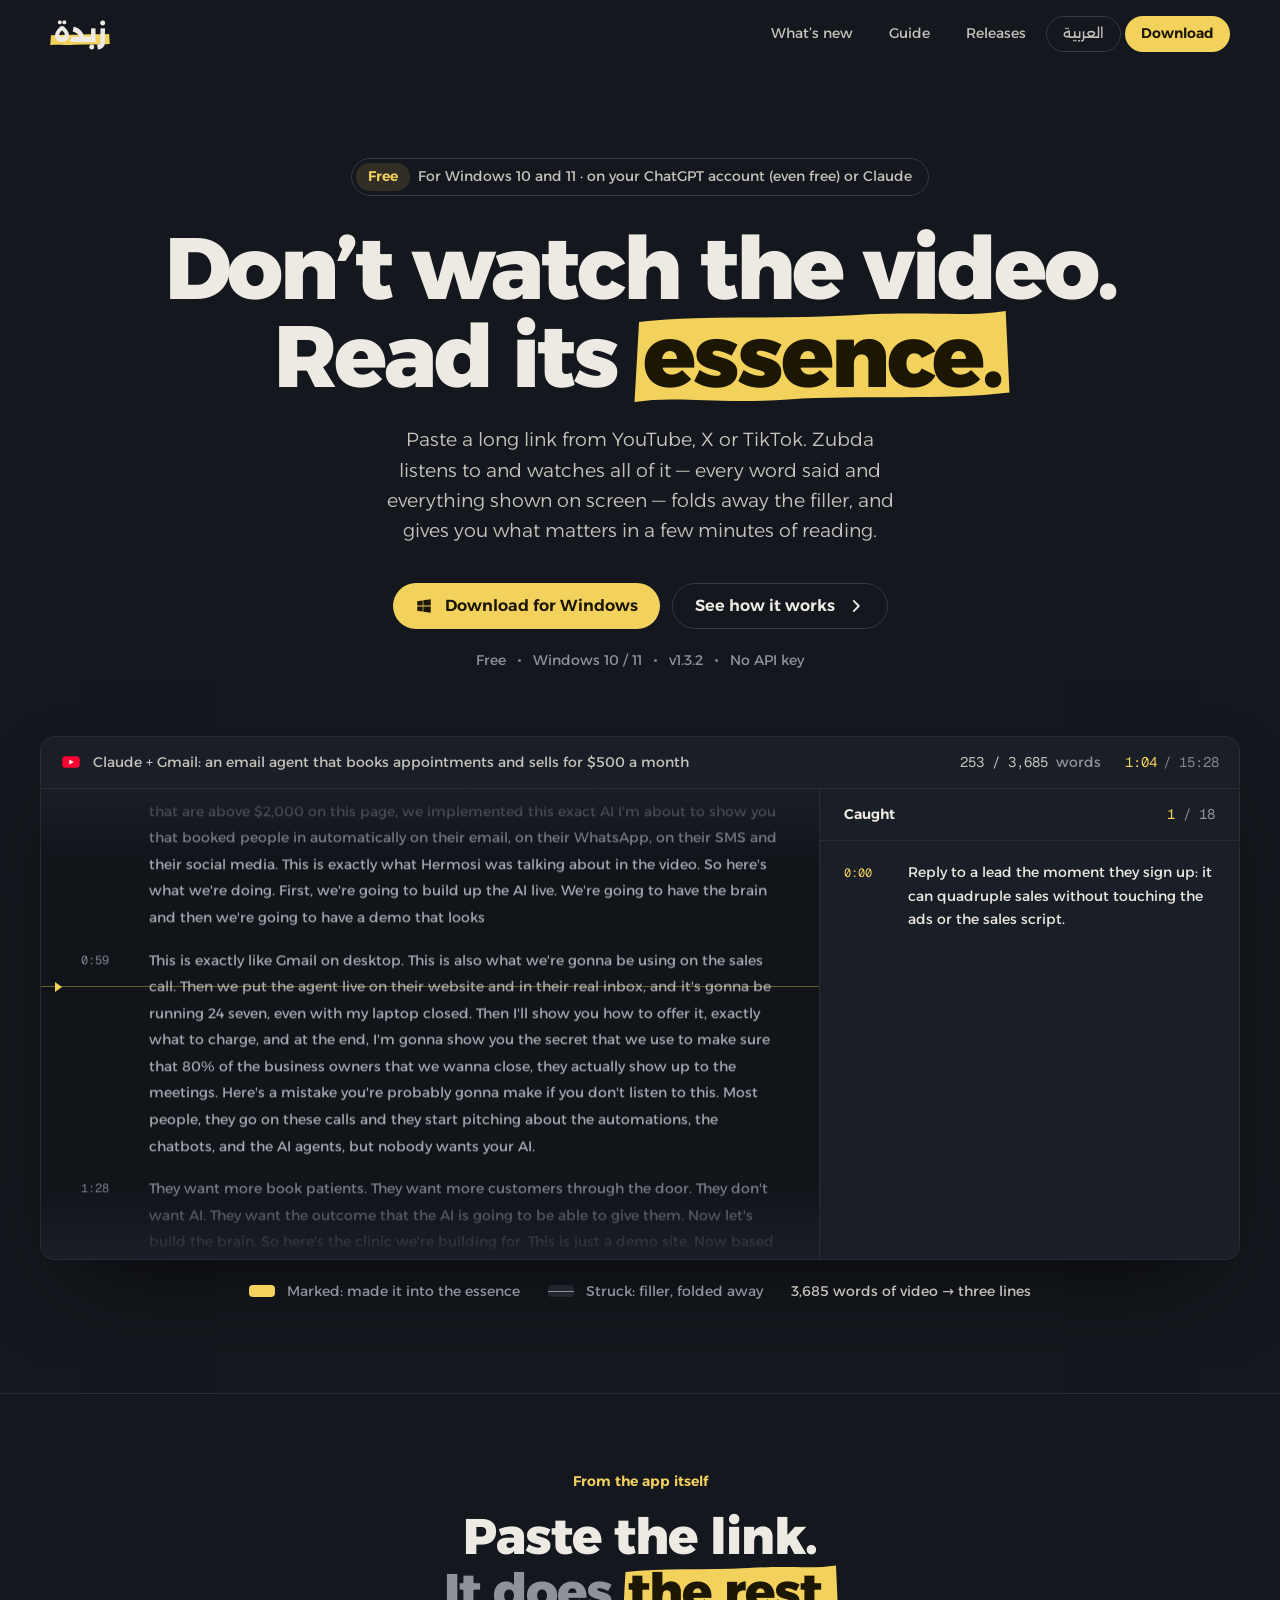
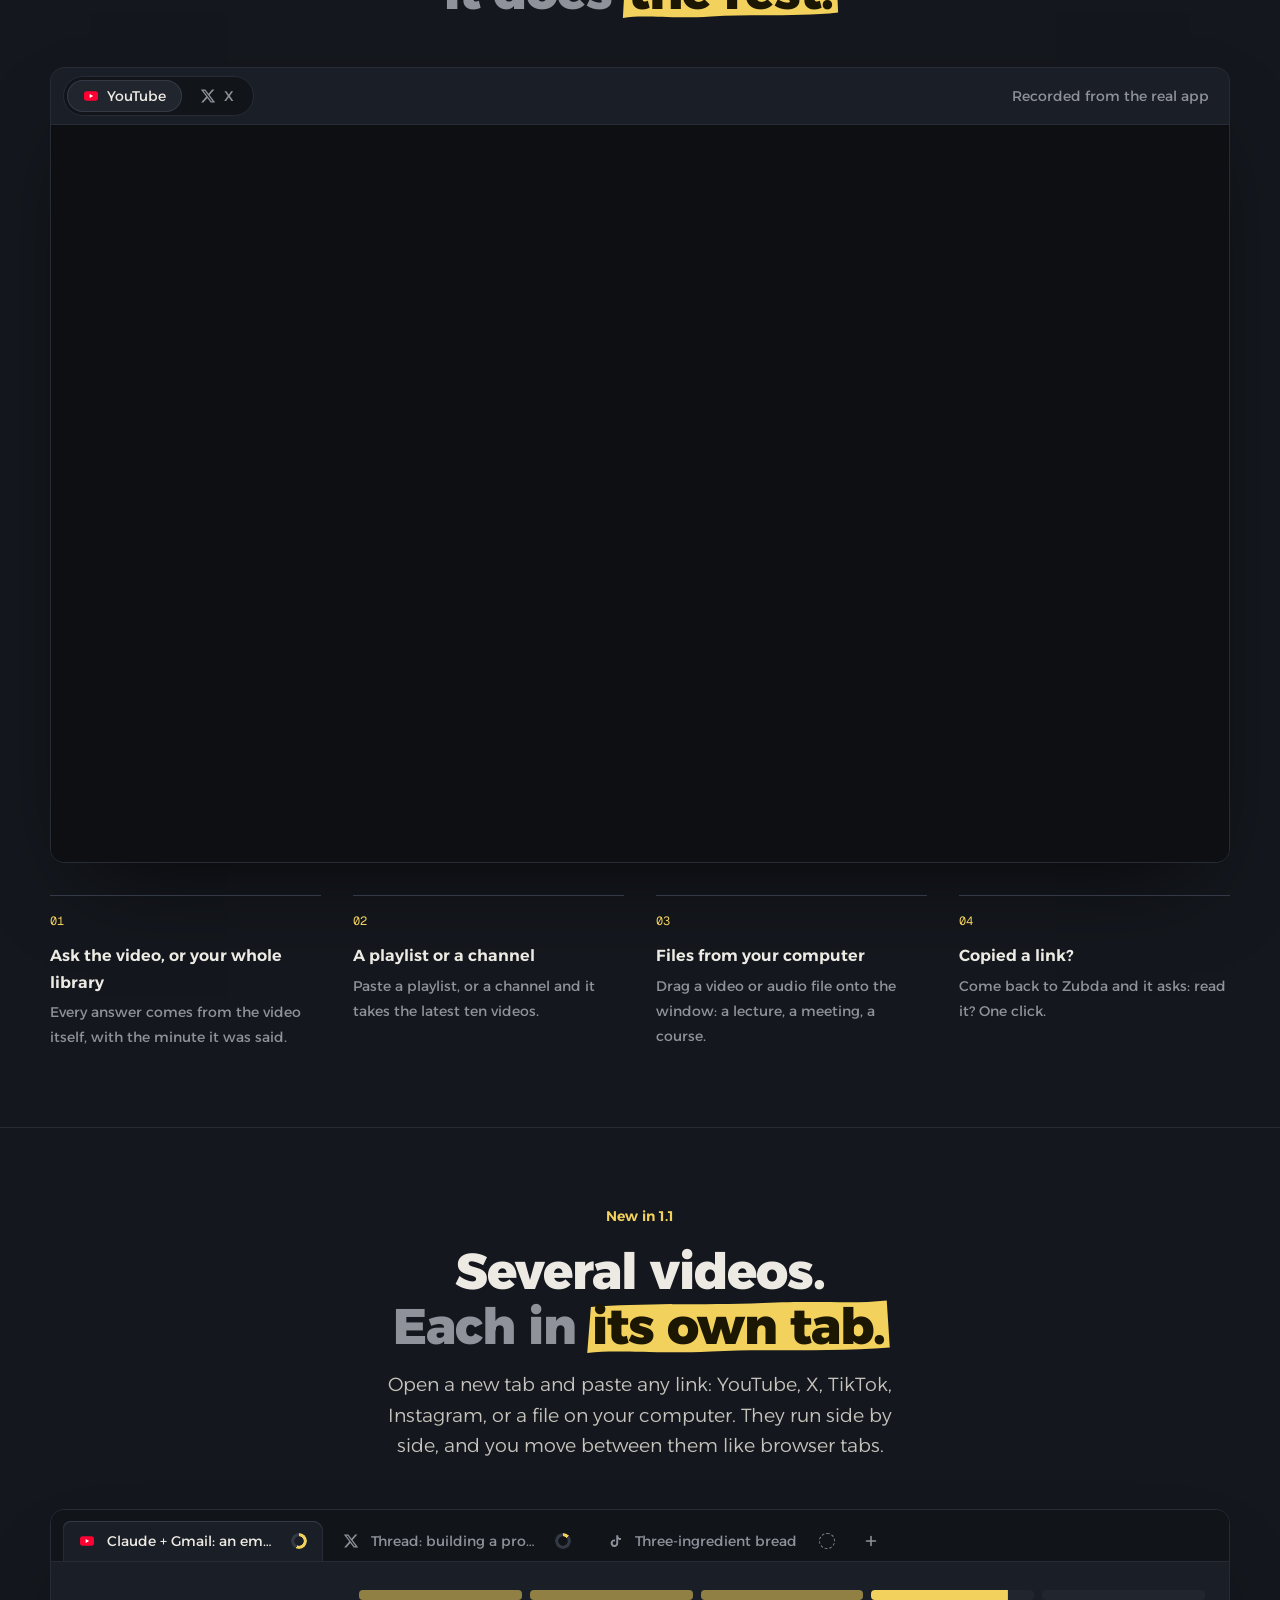
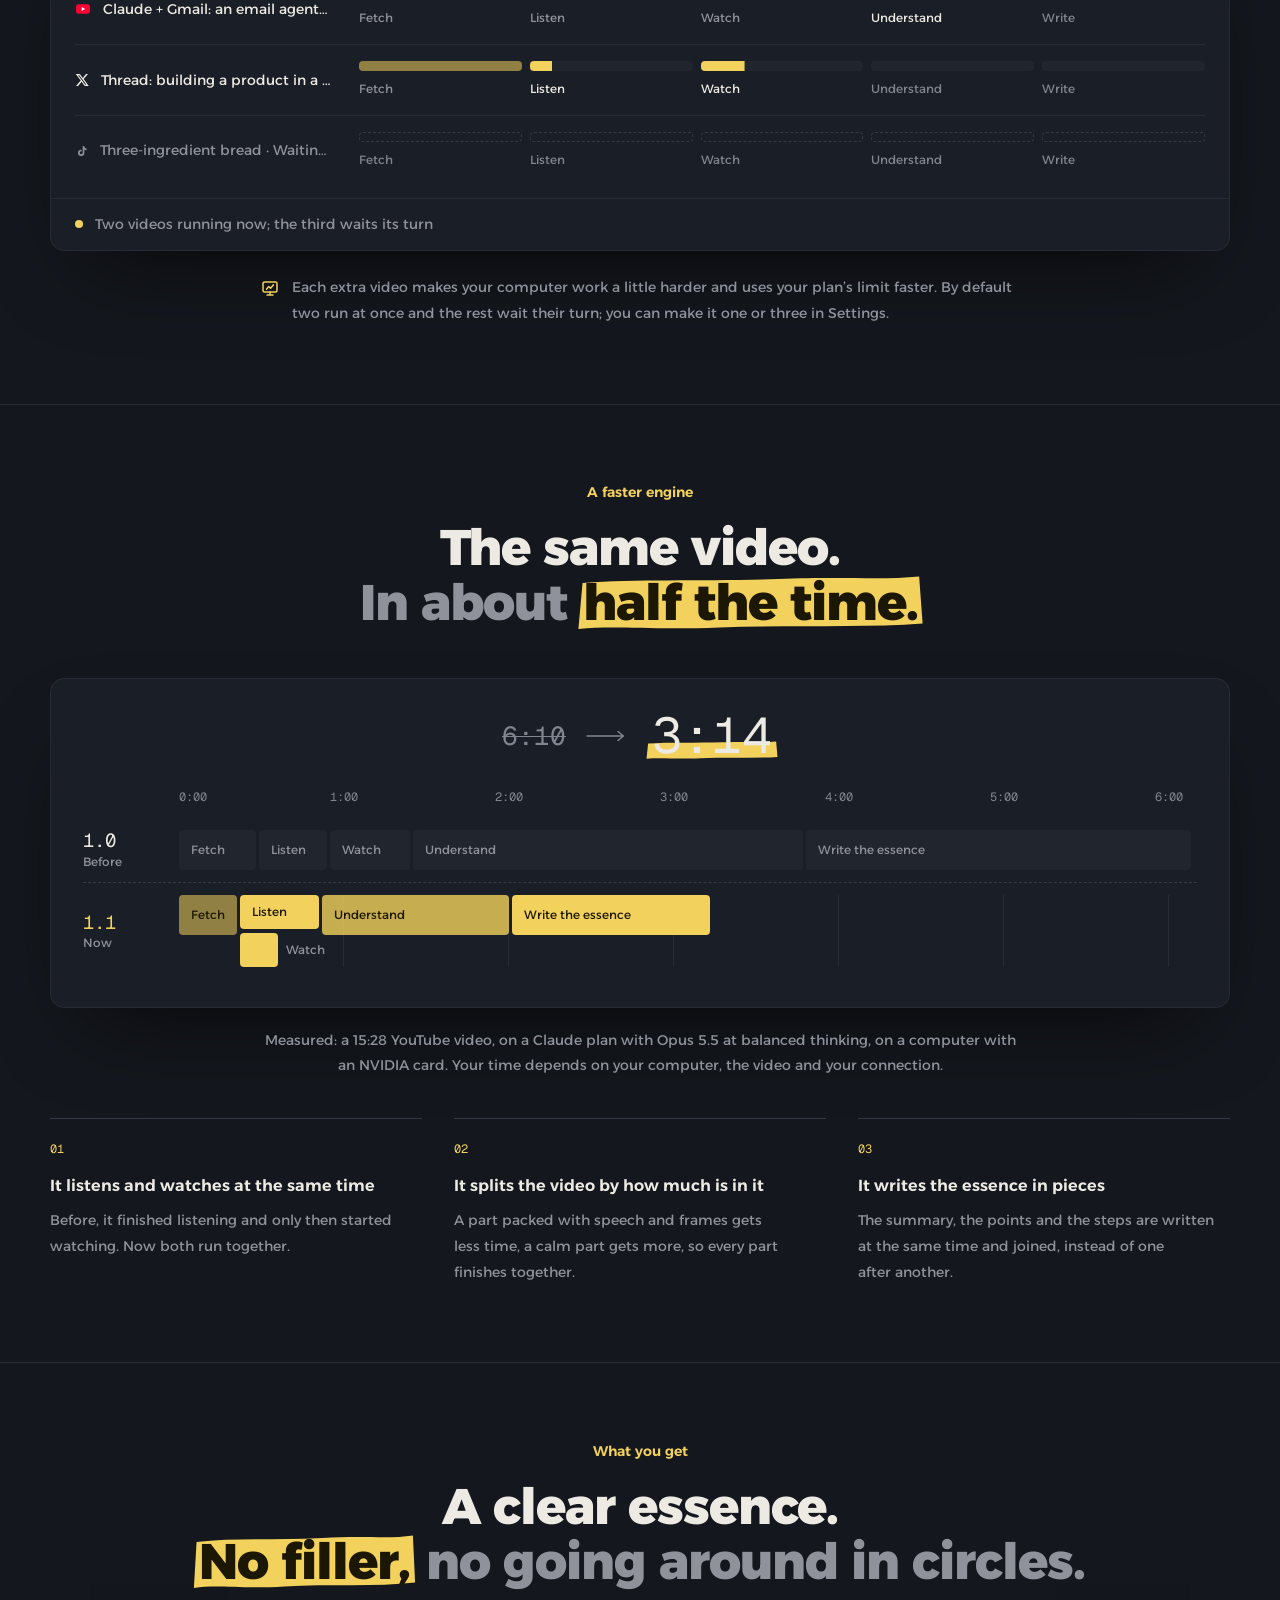
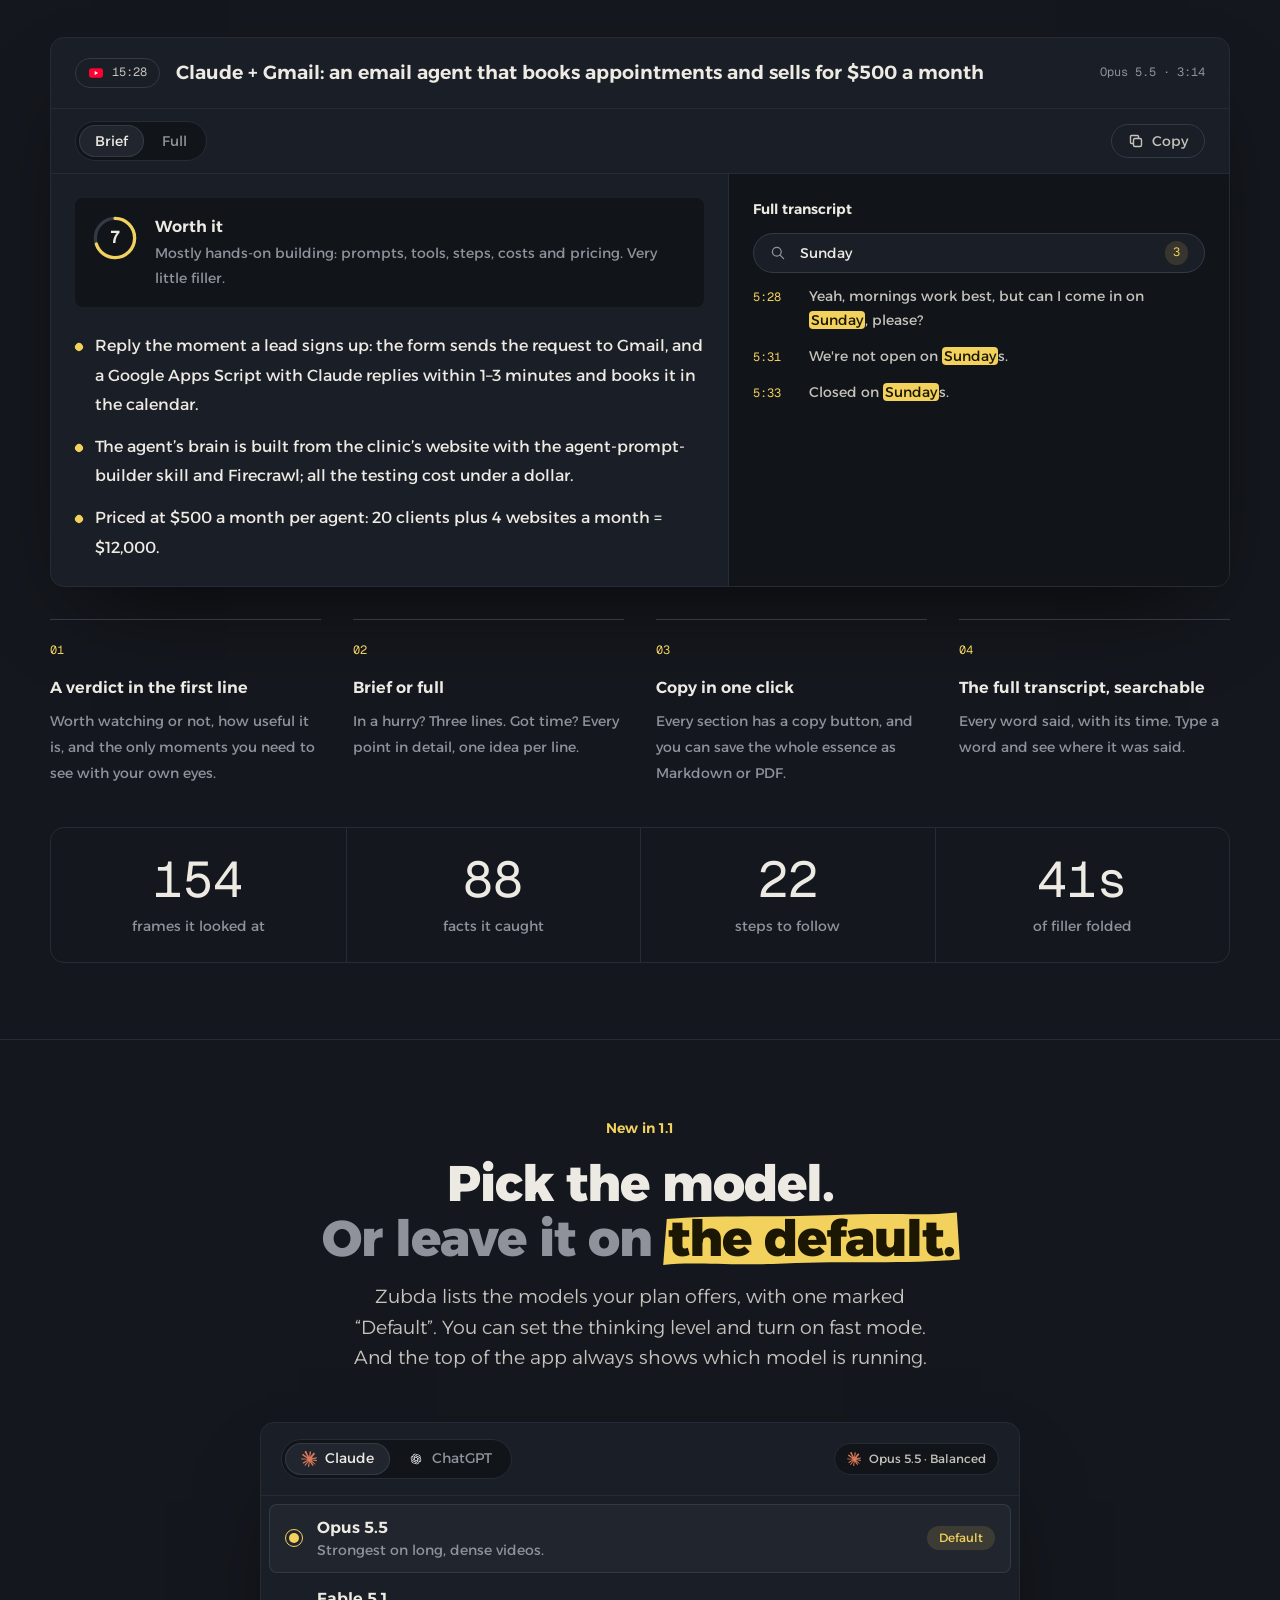
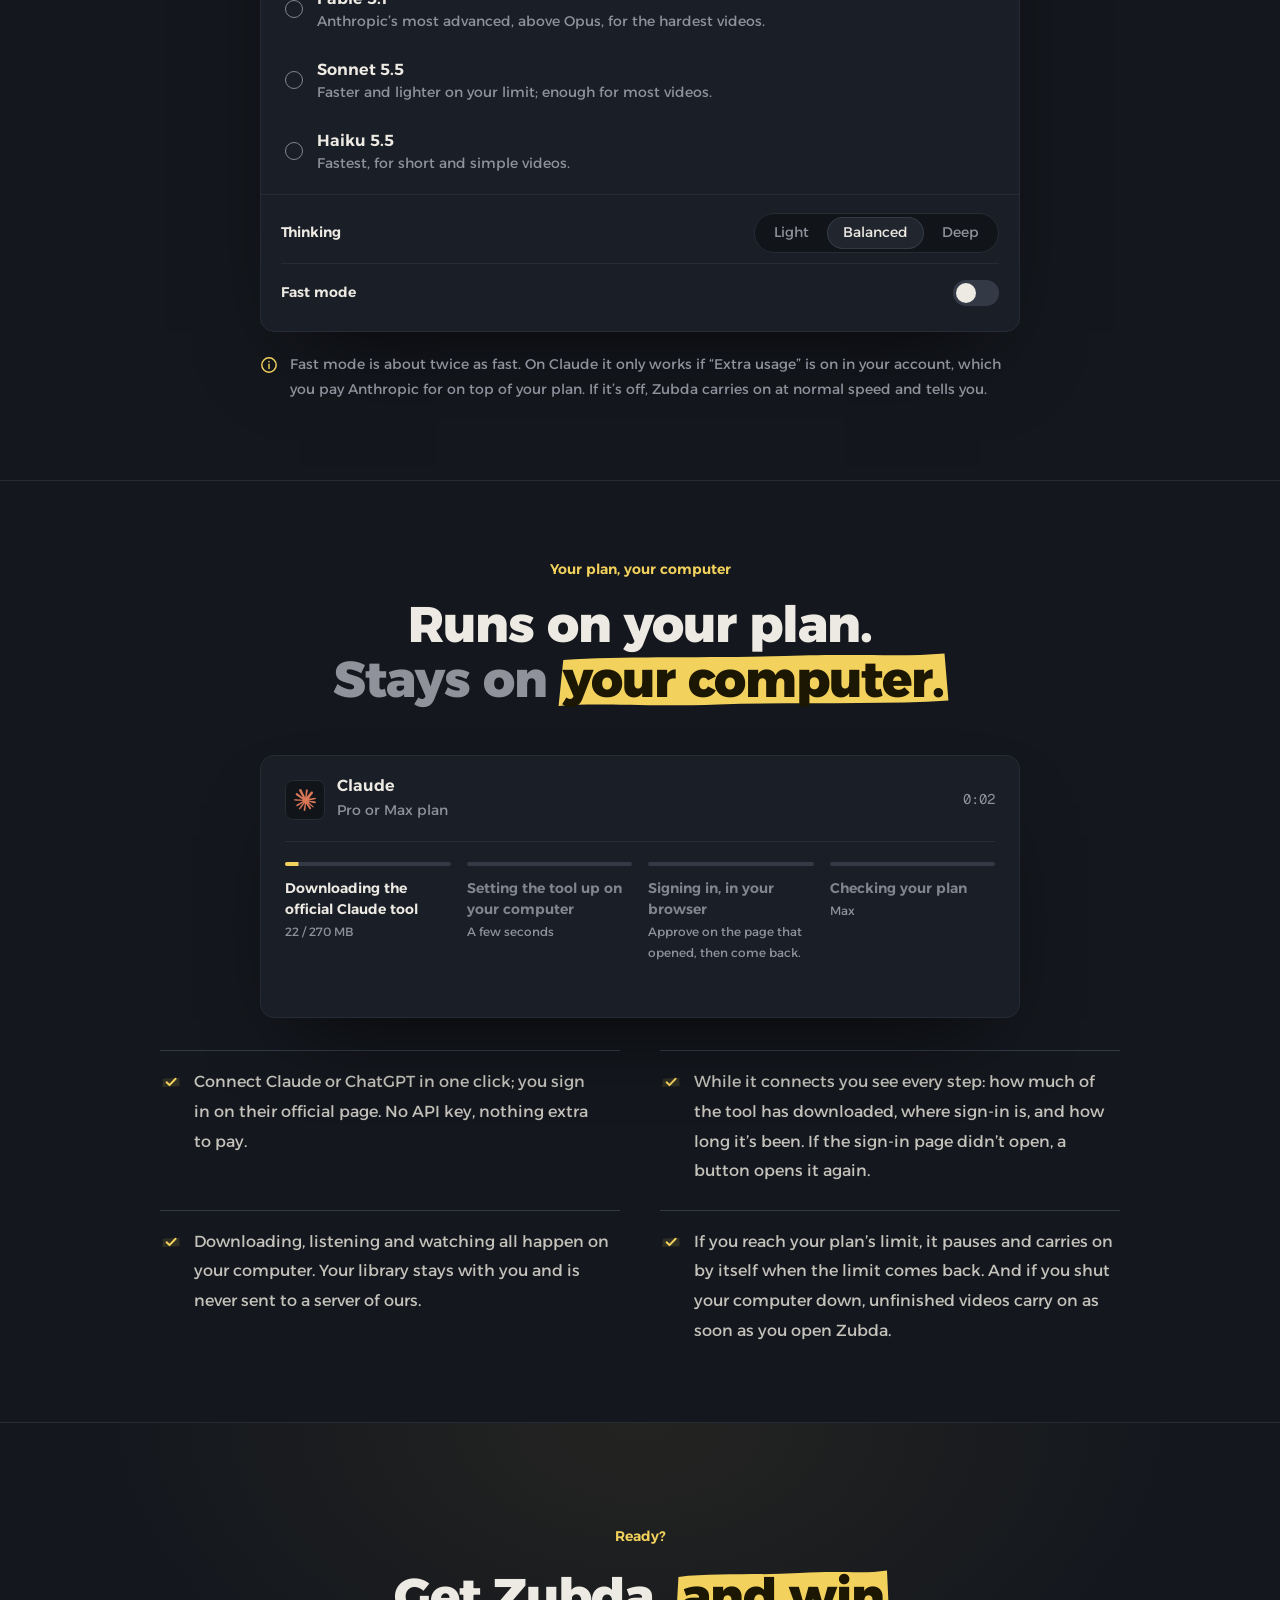
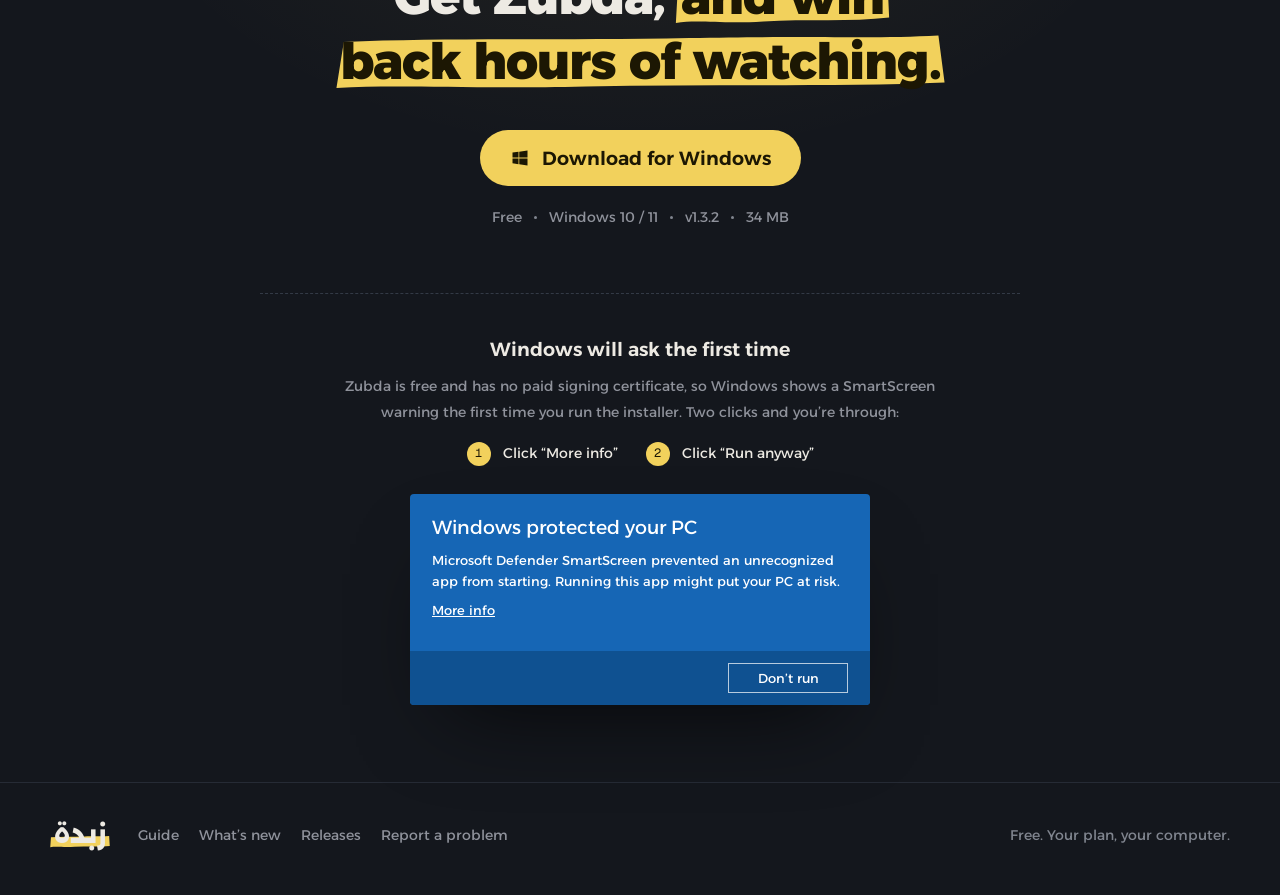
==== en/index.html @ 98f8b659 "Site: 1.3.2: count installs, once per computer, and nothing else" ====
<!doctype html>
<html lang="en" dir="ltr" data-page-lang="en">
<head>
  <meta charset="utf-8">
  <meta name="viewport" content="width=device-width, initial-scale=1, viewport-fit=cover">
  <meta name="color-scheme" content="dark">
  <meta name="theme-color" content="#14171d">
  <title>Zubda — AI video summarizer for YouTube, X and TikTok</title>
  <meta name="description" content="Free Windows app that summarizes YouTube, X and TikTok videos. It watches and listens to all of it, then gives you the essence, on ChatGPT or Claude.">
  <meta name="robots" content="index, follow, max-image-preview:large">
  <link rel="canonical" href="https://abugiza.github.io/zubda/en/">
  <link rel="alternate" hreflang="ar" href="https://abugiza.github.io/zubda/">
  <link rel="alternate" hreflang="en" href="https://abugiza.github.io/zubda/en/">
  <link rel="alternate" hreflang="x-default" href="https://abugiza.github.io/zubda/en/">
  <link rel="sitemap" type="application/xml" href="https://abugiza.github.io/zubda/sitemap.xml">
  <meta property="og:type" content="website">
  <meta property="og:site_name" content="Zubda">
  <meta property="og:title" content="Zubda — AI video summarizer for YouTube, X and TikTok">
  <meta property="og:description" content="Free Windows app that summarizes YouTube, X and TikTok videos. It watches and listens to all of it, then gives you the essence, on ChatGPT or Claude.">
  <meta property="og:url" content="https://abugiza.github.io/zubda/en/">
  <meta property="og:locale" content="en_US">
  <meta property="og:locale:alternate" content="ar_SA">
  <meta property="og:image" content="https://abugiza.github.io/zubda/assets/og-en.png">
  <meta property="og:image:width" content="1200">
  <meta property="og:image:height" content="630">
  <meta property="og:image:alt" content="Zubda — don’t watch the video, read its essence">
  <meta name="twitter:card" content="summary_large_image">
  <meta name="twitter:title" content="Zubda — AI video summarizer for YouTube, X and TikTok">
  <meta name="twitter:description" content="Free Windows app that summarizes YouTube, X and TikTok videos. It watches and listens to all of it, then gives you the essence, on ChatGPT or Claude.">
  <meta name="twitter:image" content="https://abugiza.github.io/zubda/assets/og-en.png">
  <meta name="twitter:image:alt" content="Zubda — don’t watch the video, read its essence">
  <script type="application/ld+json">{"@context":"https://schema.org","@graph":[{"@type":"WebSite","@id":"https://abugiza.github.io/zubda/#website","url":"https://abugiza.github.io/zubda/","name":"Zubda","alternateName":"زبدة","inLanguage":["ar","en"]},{"@type":"SoftwareApplication","@id":"https://abugiza.github.io/zubda/#app","name":"Zubda","alternateName":"زبدة","description":"Free Windows app that summarizes YouTube, X and TikTok videos. It watches and listens to all of it, then gives you the essence, on ChatGPT or Claude.","url":"https://abugiza.github.io/zubda/en/","applicationCategory":"MultimediaApplication","applicationSubCategory":"Video summarizer","operatingSystem":"Windows 10, Windows 11","downloadUrl":"https://github.com/ABUGIZA/zubda/releases/latest/download/Zubda-Setup.exe","installUrl":"https://github.com/ABUGIZA/zubda/releases/latest/download/Zubda-Setup.exe","image":"https://abugiza.github.io/zubda/assets/og-en.png","screenshot":"https://abugiza.github.io/zubda/assets/og-en.png","inLanguage":["ar","en"],"isAccessibleForFree":true,"offers":{"@type":"Offer","price":"0","priceCurrency":"USD"},"releaseNotes":"https://abugiza.github.io/zubda/en/new.html","author":{"@type":"Person","name":"ABUGIZA","url":"https://github.com/ABUGIZA"},"softwareVersion":"1.3.2","datePublished":"2026-10-26","fileSize":"35 MB"}]}</script>
  <link rel="icon" href="../assets/icon.svg" type="image/svg+xml">
  <link rel="stylesheet" href="../assets/fonts.css?v=5c13f02">
  <link rel="stylesheet" href="../assets/site.css?v=5c13f02">
</head>
<body data-page="home">
  <header class="nav" data-nav>
    <div class="wrap">
      <a class="mark" href="./" aria-label="Zubda"><span>زبدة</span></a>
      <nav class="links">
        <a href="new.html" data-t="nav_new" class="hide-sm" data-here="new">What’s new</a>
        <a href="docs.html" data-t="nav_docs" class="hide-sm" data-here="docs">Guide</a>
        <a href="https://github.com/ABUGIZA/zubda/releases" data-t="nav_releases" class="hide-sm">Releases</a>
        <a class="lang" href="https://abugiza.github.io/zubda/" hreflang="ar" lang="ar" data-lang>العربية</a>
        <a class="btn primary small" href="https://github.com/ABUGIZA/zubda/releases/latest/download/Zubda-Setup.exe" data-t="nav_get">Download</a>
      </nav>
    </div>
  </header>

  <main>
    <div class="hero wrap">
      <span class="pill rv"><b data-t="pill_b">Free</b><span data-t="pill">For Windows 10 and 11 · on your ChatGPT account (even free) or Claude</span></span>
      <h1 class="rv"><span data-t="h1a">Don’t watch the video.</span> <span class="line2"><span data-t="h1b">Read its</span> <em class="hl" data-t="h1c">essence.</em></span></h1>
      <p class="sub rv" data-t="sub">Paste a long link from YouTube, X or TikTok. Zubda listens to and watches all of it — every word said and everything shown on screen — folds away the filler, and gives you what matters in a few minutes of reading.</p>
      <div class="act rv">
        <div class="ctas">
          <a class="btn primary" href="https://github.com/ABUGIZA/zubda/releases/latest/download/Zubda-Setup.exe"><svg viewBox="0 0 24 24" aria-hidden="true"><path fill="currentColor" d="M3 5.5 10.2 4.5v6.9H3Zm8.1-1.1L21 3v8.4h-9.9ZM3 12.5h7.2v6.9L3 18.4Zm8.1 0H21V21l-9.9-1.4Z"/></svg><span data-t="get_win">Download for Windows</span></a>
          <a class="btn ghost" href="docs.html"><span data-t="how">See how it works</span><svg class="chev" viewBox="0 0 16 16" fill="none" stroke="currentColor" stroke-width="1.6" stroke-linecap="round" stroke-linejoin="round" aria-hidden="true"><path d="M10 3.5 5.5 8l4.5 4.5"/></svg></a>
        </div>
        <div class="spec"><span data-t="spec1">Free</span><span>Windows 10 / 11</span><span><bdi class="ver" dir="ltr">v1.3.2</bdi></span><span data-t="spec4">No API key</span></div>
      </div>
    </div>

    <!-- the signature: the video's own words, read whole; what matters gets marked and becomes the essence -->
    <section class="read wrap-w rv" id="read" aria-label="A real video, read" data-t-label="rd_label">
      <div class="reader" id="reader">
        <header class="rd-bar">
          <span class="rd-src"><svg viewBox="0 0 24 24" aria-hidden="true"><rect x="1.5" y="5" width="21" height="14" rx="4" fill="#FF0033"/><path d="M10 9v6l5.2-3Z" fill="#fff"/></svg><span class="rd-title" data-t="sc_title">Claude + Gmail: an email agent that books appointments and sells for $500 a month</span></span>
          <span class="rd-meta"><span dir="ltr" class="mono" id="rdWords">0 / 3,685</span><span data-t="rd_words">words</span></span>
          <span class="rd-clock mono" dir="ltr"><span id="rdNow">0:00</span><span class="of">/ 15:28</span></span>
        </header>
        <div class="rd-body">
          <div class="rd-page" dir="ltr">
            <div class="rd-text" id="rdText"></div>
            <span class="rd-line" aria-hidden="true"></span>
          </div>
          <aside class="rd-out">
            <div class="rd-out-h"><b data-t="rd_caught">Caught</b><span class="mono" dir="ltr"><span id="rdCount">0</span> / 18</span></div>
            <ol class="rd-notes" id="rdNotes"></ol>
            <div class="rd-final" id="rdFinal">
              <div class="rd-verdict"><svg class="ring" viewBox="0 0 44 44" aria-hidden="true"><circle cx="22" cy="22" r="18"/><circle class="arc" cx="22" cy="22" r="18" pathLength="100"/><text x="22" y="26.5" text-anchor="middle">7</text></svg><div><b data-t="sc_worth">Worth it</b><small data-t="rd_score">Usefulness: 7 of 10</small></div></div>
              <ul class="rd-tldr">
                <li data-t="b1">Reply the moment a lead signs up: the form sends the request to Gmail, and a Google Apps Script with Claude replies within 1–3 minutes and books it in the calendar.</li>
                <li data-t="b2">The agent’s brain is built from the clinic’s website with the agent-prompt-builder skill and Firecrawl; all the testing cost under a dollar.</li>
                <li data-t="b3">Priced at $500 a month per agent: 20 clients plus 4 websites a month = $12,000.</li>
              </ul>
            </div>
          </aside>
        </div>
      </div>
      <div class="rd-legend">
        <span class="k-hl"><i></i><span data-t="rd_k1">Marked: made it into the essence</span></span>
        <span class="k-st"><i></i><span data-t="rd_k2">Struck: filler, folded away</span></span>
        <span class="k-sum" data-t="rd_k3">3,685 words of video → three lines</span>
      </div>
    </section>

    <section class="sec" id="demo">
      <div class="wrap">
        <div class="head rv">
          <span class="eyebrow" data-t="demo_eye">From the app itself</span>
          <h2><span data-t="demo_h1">Paste the link.</span> <span class="soft" data-t="demo_h2" data-html>It does <em class="hl">the rest.</em></span></h2>
        </div>
        <div class="player rv">
          <div class="player-bar">
            <div class="seg" role="tablist">
              <button type="button" role="tab" class="on" aria-selected="true" data-clip="youtube"><svg viewBox="0 0 24 24" aria-hidden="true"><rect x="1.5" y="5" width="21" height="14" rx="4" fill="#FF0033"/><path d="M10 9v6l5.2-3Z" fill="#fff"/></svg>YouTube</button>
              <button type="button" role="tab" aria-selected="false" data-clip="x"><svg viewBox="0 0 24 24" aria-hidden="true"><path fill="currentColor" d="M18.244 2.25h3.308l-7.227 8.26 8.502 11.24H16.17l-5.214-6.817L4.99 21.75H1.68l7.73-8.835L1.254 2.25H8.08l4.713 6.231zm-1.161 17.52h1.833L7.084 4.126H5.117z"/></svg>X</button>
            </div>
            <span class="note"><span data-t="clip_note">Recorded from the real app</span></span>
          </div>
          <div class="screen"><video id="clip" autoplay muted loop playsinline disablepictureinpicture preload="metadata"></video></div>
        </div>
        <ul class="caps rv">
          <li><span class="n mono">01</span><b data-t="i1_h">Ask the video, or your whole library</b><span data-t="i1_p">Every answer comes from the video itself, with the minute it was said.</span></li>
          <li><span class="n mono">02</span><b data-t="i2_h">A playlist or a channel</b><span data-t="i2_p">Paste a playlist, or a channel and it takes the latest ten videos.</span></li>
          <li><span class="n mono">03</span><b data-t="i3_h">Files from your computer</b><span data-t="i3_p">Drag a video or audio file onto the window: a lecture, a meeting, a course.</span></li>
          <li><span class="n mono">04</span><b data-t="i4_h">Copied a link?</b><span data-t="i4_p">Come back to Zubda and it asks: read it? One click.</span></li>
        </ul>
      </div>
    </section>

    <section class="sec" id="tabs">
      <div class="wrap">
        <div class="head rv">
          <span class="eyebrow" data-t="tabs_eye">New in 1.1</span>
          <h2><span data-t="tabs_h1">Several videos.</span> <span class="soft" data-t="tabs_h2" data-html>Each in <em class="hl">its own tab.</em></span></h2>
          <p class="lede" data-t="tabs_p">Open a new tab and paste any link: YouTube, X, TikTok, Instagram, or a file on your computer. They run side by side, and you move between them like browser tabs.</p>
        </div>
        <div class="win rv" id="tabwin" aria-hidden="true">
          <div class="win-tabs">
            <span class="wt on"><span class="wt-g" data-g="youtube"></span><span class="wt-t" data-t="tw1">Claude + Gmail: an email agent…</span><span class="wt-s"></span></span>
            <span class="wt"><span class="wt-g" data-g="x"></span><span class="wt-t" data-t="tw2">Thread: building a product in a week</span><span class="wt-s"></span></span>
            <span class="wt"><span class="wt-g" data-g="tiktok"></span><span class="wt-t" data-t="tw3">Three-ingredient bread</span><span class="wt-s"></span></span>
            <span class="wt-add"><svg viewBox="0 0 16 16" fill="none" stroke="currentColor" stroke-width="1.6" stroke-linecap="round"><path d="M8 3.5v9M3.5 8h9"/></svg></span>
          </div>
          <div class="lanes" id="lanes"></div>
          <div class="win-foot"><span class="wf-dot"></span><span id="tabnote" data-t="tw_note">Two videos running now; the third waits its turn</span></div>
        </div>
        <p class="load rv"><svg viewBox="0 0 20 20" fill="none" stroke="currentColor" stroke-width="1.5" stroke-linecap="round" stroke-linejoin="round" aria-hidden="true"><rect x="3" y="4" width="14" height="10" rx="1.5"/><path d="M7 17h6M10 14v3"/><path d="M6.5 11.2 8.6 8.6l2 1.6 2.9-3.4"/></svg><span data-t="tabs_load">Each extra video makes your computer work a little harder and uses your plan’s limit faster. By default two run at once and the rest wait their turn; you can make it one or three in Settings.</span></p>
      </div>
    </section>

    <section class="sec" id="speed">
      <div class="wrap">
        <div class="head rv">
          <span class="eyebrow" data-t="sp_eye">A faster engine</span>
          <h2><span data-t="sp_h1">The same video.</span> <span class="soft" data-t="sp_h2" data-html>In about <em class="hl">half the time.</em></span></h2>
        </div>
        <div class="race rv" id="race">
          <div class="race-num" dir="ltr"><span class="was mono">6:10</span><svg viewBox="0 0 40 12" aria-hidden="true"><path d="M1 6h36M32 1.5 37.5 6 32 10.5" fill="none" stroke="currentColor" stroke-width="1.4" stroke-linecap="round" stroke-linejoin="round"/></svg><span class="now mono">3:14</span></div>
          <div class="ruler" id="ruler" dir="ltr"></div>
          <div class="lane-row old" dir="ltr">
            <span class="who"><b class="mono">1.0</b><small data-t="sp_old">Before</small></span>
            <div class="track">
              <span class="sg s1" style="--a:0;--b:29"><span data-t="st_fetch">Fetch</span></span>
              <span class="sg s2" style="--a:29;--b:55"><span data-t="st_listen">Listen</span></span>
              <span class="sg s3" style="--a:55;--b:85"><span data-t="st_watch">Watch</span></span>
              <span class="sg s4" style="--a:85;--b:228"><span data-t="st_understand">Understand</span></span>
              <span class="sg s5" style="--a:228;--b:369"><span data-t="st_distill">Write the essence</span></span>
            </div>
          </div>
          <div class="lane-row now" dir="ltr">
            <span class="who"><b class="mono">1.1</b><small data-t="sp_new">Now</small></span>
            <div class="track two">
              <span class="sg s1" style="--a:0;--b:22"><span data-t="st_fetch">Fetch</span></span>
              <span class="sg s2 up" style="--a:22;--b:52"><span data-t="st_listen">Listen</span></span>
              <span class="sg s3 dn" style="--a:22;--b:37"><span data-t="st_watch">Watch</span></span>
              <span class="sg s4" style="--a:52;--b:121"><span data-t="st_understand">Understand</span></span>
              <span class="sg s5" style="--a:121;--b:194"><span data-t="st_distill">Write the essence</span></span>
            </div>
          </div>
        </div>
        <p class="fine rv" data-t="sp_note">Measured: a 15:28 YouTube video, on a Claude plan with Opus 5.5 at balanced thinking, on a computer with an NVIDIA card. Your time depends on your computer, the video and your connection.</p>
        <ol class="why rv">
          <li><span class="n mono">01</span><h3 data-t="w1_h">It listens and watches at the same time</h3><p data-t="w1_p">Before, it finished listening and only then started watching. Now both run together.</p></li>
          <li><span class="n mono">02</span><h3 data-t="w2_h">It splits the video by how much is in it</h3><p data-t="w2_p">A part packed with speech and frames gets less time, a calm part gets more, so every part finishes together.</p></li>
          <li><span class="n mono">03</span><h3 data-t="w3_h">It writes the essence in pieces</h3><p data-t="w3_p">The summary, the points and the steps are written at the same time and joined, instead of one after another.</p></li>
        </ol>
      </div>
    </section>

    <section class="sec" id="essence">
      <div class="wrap">
        <div class="head rv">
          <span class="eyebrow" data-t="es_eye">What you get</span>
          <h2><span data-t="es_h1">A clear essence.</span> <span class="soft" data-t="es_h2" data-html><em class="hl">No filler,</em> no going around in circles.</span></h2>
        </div>
        <article class="card rv" id="spec">
          <header class="card-head">
            <span class="src"><svg viewBox="0 0 24 24" aria-hidden="true"><rect x="1.5" y="5" width="21" height="14" rx="4" fill="#FF0033"/><path d="M10 9v6l5.2-3Z" fill="#fff"/></svg><span dir="ltr" class="mono">15:28</span></span>
            <h3 class="card-title" data-t="sc_title">Claude + Gmail: an email agent that books appointments and sells for $500 a month</h3>
            <span class="by mono" dir="ltr">Opus 5.5 · 3:14</span>
          </header>
          <div class="card-tools">
            <div class="seg" role="tablist" data-hl="mode"><button type="button" class="on" aria-selected="true" data-mode="brief" data-t="view_brief">Brief</button><button type="button" aria-selected="false" data-mode="full" data-t="view_full">Full</button></div>
            <button type="button" class="copy" data-copy data-hl="copy"><svg viewBox="0 0 16 16" fill="none" stroke="currentColor" stroke-width="1.4" stroke-linejoin="round" aria-hidden="true"><rect x="5.5" y="5.5" width="8" height="8" rx="1.5"/><path d="M10.5 5.5v-2a1 1 0 0 0-1-1h-6a1 1 0 0 0-1 1v6a1 1 0 0 0 1 1h2"/></svg><span data-t="copy">Copy</span></button>
          </div>
          <div class="card-cols">
            <div class="card-main">
              <div class="verdict" data-hl="verdict">
                <svg class="ring" viewBox="0 0 44 44" aria-hidden="true"><circle cx="22" cy="22" r="18"/><circle class="arc" cx="22" cy="22" r="18" pathLength="100"/><text x="22" y="26.5" text-anchor="middle">7</text></svg>
                <div><b data-t="sc_worth">Worth it</b><p data-t="sc_reason">Mostly hands-on building: prompts, tools, steps, costs and pricing. Very little filler.</p></div>
              </div>
              <ul class="brief" data-show="brief">
                <li data-t="b1">Reply the moment a lead signs up: the form sends the request to Gmail, and a Google Apps Script with Claude replies within 1–3 minutes and books it in the calendar.</li>
                <li data-t="b2">The agent’s brain is built from the clinic’s website with the agent-prompt-builder skill and Firecrawl; all the testing cost under a dollar.</li>
                <li data-t="b3">Priced at $500 a month per agent: 20 clients plus 4 websites a month = $12,000.</li>
              </ul>
              <div class="full" data-show="full" hidden>
                <section><h4 data-t="k1_h">Replying the moment someone signs up quadruples sales</h4><ul><li data-t="k1_1">It happens without changing the ads or the sales script.</li><li data-t="k1_2">It books appointments by itself over email, WhatsApp and SMS.</li></ul></section>
                <section><h4 data-t="k2_h">The prompt has 7 blocks, and two of them make the sale</h4><ul><li data-t="k2_1">Conversation Flow: three questions that steer toward a booking.</li><li data-t="k2_2">Always Respond First: acknowledge, answer, then ask.</li></ul></section>
                <section><h4 data-t="k3_h">They tried to break the agent and couldn’t</h4><ul><li data-t="k3_1">Asked the price of a cleaning: $120, as on the website.</li><li data-t="k3_2">Asked for a Sunday slot: it said the clinic is closed and offered two times.</li></ul></section>
              </div>
            </div>
            <div class="card-side" data-hl="tr">
              <span class="side-h" data-t="sec_transcript">Full transcript</span>
              <label class="search"><svg viewBox="0 0 20 20" fill="none" stroke="currentColor" stroke-width="1.6" stroke-linecap="round" aria-hidden="true"><circle cx="8.5" cy="8.5" r="5.5"/><path d="m12.6 12.6 4.4 4.4"/></svg><input data-trq dir="ltr" spellcheck="false" aria-label="search"><span class="count mono" data-trcount></span></label>
              <div class="lines" data-trlines dir="ltr"></div>
            </div>
          </div>
        </article>
        <ol class="marks rv">
          <li data-m="verdict"><span class="n mono">01</span><h3 data-t="m1_h">A verdict in the first line</h3><p data-t="m1_p">Worth watching or not, how useful it is, and the only moments you need to see with your own eyes.</p></li>
          <li data-m="mode"><span class="n mono">02</span><h3 data-t="m2_h">Brief or full</h3><p data-t="m2_p">In a hurry? Three lines. Got time? Every point in detail, one idea per line.</p></li>
          <li data-m="copy"><span class="n mono">03</span><h3 data-t="m3_h">Copy in one click</h3><p data-t="m3_p">Every section has a copy button, and you can save the whole essence as Markdown or PDF.</p></li>
          <li data-m="tr"><span class="n mono">04</span><h3 data-t="m4_h">The full transcript, searchable</h3><p data-t="m4_p">Every word said, with its time. Type a word and see where it was said.</p></li>
        </ol>
        <dl class="tally rv">
          <div><dt class="mono">154</dt><dd data-t="ta_frames">frames it looked at</dd></div>
          <div><dt class="mono">88</dt><dd data-t="ta_notes">facts it caught</dd></div>
          <div><dt class="mono">22</dt><dd data-t="ta_steps">steps to follow</dd></div>
          <div><dt class="mono">41s</dt><dd data-t="ta_fill">of filler folded</dd></div>
        </dl>
      </div>
    </section>

    <section class="sec" id="models">
      <div class="wrap">
        <div class="head rv">
          <span class="eyebrow" data-t="mo_eye">New in 1.1</span>
          <h2><span data-t="mo_h1">Pick the model.</span> <span class="soft" data-t="mo_h2" data-html>Or leave it on <em class="hl">the default.</em></span></h2>
          <p class="lede" data-t="mo_p">Zubda lists the models your plan offers, with one marked “Default”. You can set the thinking level and turn on fast mode. And the top of the app always shows which model is running.</p>
        </div>
        <div class="settings rv" id="msettings">
          <div class="st-top">
            <div class="seg" data-prov role="radiogroup"><button type="button" role="radio" data-p="claude"><img src="../assets/claude.svg" alt="">Claude</button><button type="button" role="radio" data-p="chatgpt"><img src="../assets/openai.svg" alt="">ChatGPT</button></div>
            <span class="chip"><img data-mlogo src="../assets/claude.svg" alt=""><span data-mchip>Opus 5.5</span></span>
          </div>
          <div class="mlist" data-mlist role="radiogroup"></div>
          <div class="st-rows">
            <div class="st-row"><span class="lab" data-t="set_thinking">Thinking</span>
              <div class="seg" data-think role="radiogroup"><button type="button" role="radio" data-v="light" data-t="think_light">Light</button><button type="button" role="radio" data-v="balanced" data-t="think_balanced">Balanced</button><button type="button" role="radio" data-v="deep" data-t="think_deep">Deep</button></div></div>
            <div class="st-row"><span class="lab" data-t="set_fast">Fast mode</span><button type="button" class="tog" data-fast role="switch" aria-checked="false" data-t-label="set_fast" aria-label="Fast mode"><i></i></button></div>
          </div>
          <p class="warn" data-fastwarn hidden></p>
        </div>
        <p class="honest rv"><svg viewBox="0 0 20 20" fill="none" stroke="currentColor" stroke-width="1.6" stroke-linecap="round" aria-hidden="true"><circle cx="10" cy="10" r="8"/><path d="M10 9v5M10 6.2v.2"/></svg><span data-t="mo_fast">Fast mode is about twice as fast. On Claude it only works if “Extra usage” is on in your account, which you pay Anthropic for on top of your plan. If it’s off, Zubda carries on at normal speed and tells you.</span></p>
      </div>
    </section>

    <section class="sec" id="plan">
      <div class="wrap">
        <div class="head rv">
          <span class="eyebrow" data-t="plan_eye">Your plan, your computer</span>
          <h2><span data-t="plan_h1">Runs on your plan.</span> <span class="soft" data-t="plan_h2" data-html>Stays on <em class="hl">your computer.</em></span></h2>
        </div>
        <div class="connect rv" id="connect" aria-hidden="true">
          <div class="cn-head"><span class="logo"><img src="../assets/claude.svg" alt=""></span><div><b>Claude</b><small data-t="claude_d">Pro or Max plan</small></div><span class="cn-time mono" data-clock>0:00</span></div>
          <ol class="crail">
            <li data-s="0"><i data-bar></i><div><b data-t="cs_dl">Downloading the official Claude tool</b><small><bdi data-mb>0 / 270 MB</bdi></small></div></li>
            <li data-s="1"><i></i><div><b data-t="cs_setup">Setting the tool up on your computer</b><small data-t="cs_setup_d">A few seconds</small></div></li>
            <li data-s="2"><i></i><div><b data-t="cs_signin">Signing in, in your browser</b><small data-t="cs_signin_d">Approve on the page that opened, then come back.</small><span class="reopen" data-t="cs_reopen">Didn’t open? Open it again</span></div></li>
            <li data-s="3"><i></i><div><b data-t="cs_plan">Checking your plan</b><small><bdi>Max</bdi></small></div></li>
          </ol>
          <div class="cn-done"><svg viewBox="0 0 20 20" fill="none" stroke="currentColor" stroke-width="1.8" stroke-linecap="round" stroke-linejoin="round" aria-hidden="true"><path d="m5 10.4 3.2 3.1L15 6.5"/></svg><span data-t="cs_ok">Connected</span></div>
        </div>
        <ul class="facts rv">
          <li><svg class="ck" viewBox="0 0 20 20" aria-hidden="true"><path d="M2.5 7.2 C6 6.6 13 6.9 17.6 6.2 L17.9 13.6 C13 14.3 7 13.9 2.2 14.5Z" fill="var(--butter-wash)"/><path d="m6 10.3 2.6 2.5L14.2 7" fill="none" stroke="var(--butter)" stroke-width="1.8" stroke-linecap="round" stroke-linejoin="round"/></svg><p data-t="f1">Connect Claude or ChatGPT in one click; you sign in on their official page. No API key, nothing extra to pay.</p></li>
          <li><svg class="ck" viewBox="0 0 20 20" aria-hidden="true"><path d="M2.5 7.2 C6 6.6 13 6.9 17.6 6.2 L17.9 13.6 C13 14.3 7 13.9 2.2 14.5Z" fill="var(--butter-wash)"/><path d="m6 10.3 2.6 2.5L14.2 7" fill="none" stroke="var(--butter)" stroke-width="1.8" stroke-linecap="round" stroke-linejoin="round"/></svg><p data-t="f5">While it connects you see every step: how much of the tool has downloaded, where sign-in is, and how long it’s been. If the sign-in page didn’t open, a button opens it again.</p></li>
          <li><svg class="ck" viewBox="0 0 20 20" aria-hidden="true"><path d="M2.5 7.2 C6 6.6 13 6.9 17.6 6.2 L17.9 13.6 C13 14.3 7 13.9 2.2 14.5Z" fill="var(--butter-wash)"/><path d="m6 10.3 2.6 2.5L14.2 7" fill="none" stroke="var(--butter)" stroke-width="1.8" stroke-linecap="round" stroke-linejoin="round"/></svg><p data-t="f2">Downloading, listening and watching all happen on your computer. Your library stays with you and is never sent to a server of ours.</p></li>
          <li><svg class="ck" viewBox="0 0 20 20" aria-hidden="true"><path d="M2.5 7.2 C6 6.6 13 6.9 17.6 6.2 L17.9 13.6 C13 14.3 7 13.9 2.2 14.5Z" fill="var(--butter-wash)"/><path d="m6 10.3 2.6 2.5L14.2 7" fill="none" stroke="var(--butter)" stroke-width="1.8" stroke-linecap="round" stroke-linejoin="round"/></svg><p data-t="f6">If you reach your plan’s limit, it pauses and carries on by itself when the limit comes back. And if you shut your computer down, unfinished videos carry on as soon as you open Zubda.</p></li>
        </ul>
      </div>
    </section>

    <section class="get" id="get">
      <div class="wrap">
        <span class="eyebrow rv" data-t="get_eye">Ready?</span>
        <h2 class="rv"><span data-t="get_h1">Get Zubda,</span> <em class="hl" data-t="get_h2">and win back hours of watching.</em></h2>
        <div class="ctas rv">
          <a class="btn primary big" href="https://github.com/ABUGIZA/zubda/releases/latest/download/Zubda-Setup.exe"><svg viewBox="0 0 24 24" aria-hidden="true"><path fill="currentColor" d="M3 5.5 10.2 4.5v6.9H3Zm8.1-1.1L21 3v8.4h-9.9ZM3 12.5h7.2v6.9L3 18.4Zm8.1 0H21V21l-9.9-1.4Z"/></svg><span data-t="get_win">Download for Windows</span></a>
        </div>
        <div class="spec rv"><span data-t="spec1">Free</span><span>Windows 10 / 11</span><span><bdi class="ver" dir="ltr">v1.3.2</bdi></span><span><bdi data-t="size" dir="ltr">35 MB</bdi></span></div>
        <div class="smart rv">
          <div class="smart-t">
            <h3 data-t="ss_h">Windows will ask the first time</h3>
            <p data-t="ss_p">Zubda is free and has no paid signing certificate, so Windows shows a SmartScreen warning the first time you run the installer. Two clicks and you’re through:</p>
            <ol><li><span class="n mono">1</span><span data-t="ss_1">Click “More info”</span></li><li><span class="n mono">2</span><span data-t="ss_2">Click “Run anyway”</span></li></ol>
          </div>
          <div class="ss" id="ss" aria-hidden="true">
            <h4 data-t="ss_title">Windows protected your PC</h4>
            <p data-t="ss_body">Microsoft Defender SmartScreen prevented an unrecognized app from starting. Running this app might put your PC at risk.</p>
            <span class="more" data-ss-more data-t="ss_more">More info</span>
            <div class="info"><span data-t="ss_app">App:</span> Zubda-Setup.exe<br><span data-t="ss_pub">Publisher:</span> <span data-t="ss_unknown">Unknown publisher</span></div>
            <div class="bar"><span class="run" data-ss-run data-t="ss_run">Run anyway</span><span data-t="ss_no">Don’t run</span></div>
            <svg class="cur" viewBox="0 0 26 26"><path d="M5 3l15 9.2-6.6 1.6 3.9 7.4-3 1.5-3.9-7.5L5 20Z" fill="#fff" stroke="#111" stroke-width="1.6" stroke-linejoin="round"/></svg>
            <span class="ring" data-ss-ring></span>
          </div>
        </div>
      </div>
    </section>
  </main>

  <footer class="foot">
    <div class="wrap">
      <a class="mark" href="./" aria-label="Zubda"><span>زبدة</span></a>
      <nav>
        <a href="docs.html" data-t="nav_docs">Guide</a>
        <a href="new.html" data-t="nav_new">What’s new</a>
        <a href="https://github.com/ABUGIZA/zubda/releases" data-t="nav_releases">Releases</a>
        <a href="https://github.com/ABUGIZA/zubda/issues" data-t="nav_issue">Report a problem</a>
      </nav>
      <span class="end" data-t="foot">Free. Your plan, your computer.</span>
    </div>
  </footer>

  <script type="module" src="../assets/site.js?v=5c13f02"></script>
</body>
</html>
---- assets/fonts.css ----
/* arabic */
@font-face {
  font-family: 'Alexandria';
  font-style: normal;
  font-weight: 300 800;
  font-display: swap;
  src: url(fonts/UMBXrPdDqW66y0Y2usFeaijdA4M5.woff2) format('woff2');
  unicode-range: U+0600-06FF, U+0750-077F, U+0870-0891, U+0897-08E1, U+08E3-08FF, U+200C-200E, U+2010-2011, U+204F, U+2E41, U+FB50-FDFF, U+FE70-FE74, U+FE76-FEFC, U+102E0-102FB, U+10E60-10E7E, U+10EC2-10EC7, U+10EC9-10EEE, U+10EF0-10EFF, U+1EE00-1EE03, U+1EE05-1EE1F, U+1EE21-1EE22, U+1EE24, U+1EE27, U+1EE29-1EE32, U+1EE34-1EE37, U+1EE39, U+1EE3B, U+1EE42, U+1EE47, U+1EE49, U+1EE4B, U+1EE4D-1EE4F, U+1EE51-1EE52, U+1EE54, U+1EE57, U+1EE59, U+1EE5B, U+1EE5D, U+1EE5F, U+1EE61-1EE62, U+1EE64, U+1EE67-1EE6A, U+1EE6C-1EE72, U+1EE74-1EE77, U+1EE79-1EE7C, U+1EE7E, U+1EE80-1EE89, U+1EE8B-1EE9B, U+1EEA1-1EEA3, U+1EEA5-1EEA9, U+1EEAB-1EEBB, U+1EEF0-1EEF1;
}
/* latin */
@font-face {
  font-family: 'Alexandria';
  font-style: normal;
  font-weight: 300 800;
  font-display: swap;
  src: url(fonts/UMBXrPdDqW66y0Y2usFeai3dAw.woff2) format('woff2');
  unicode-range: U+0000-00FF, U+0131, U+0152-0153, U+02BB-02BC, U+02C6, U+02DA, U+02DC, U+0304, U+0308, U+0329, U+2000-206F, U+20AC, U+2122, U+2191, U+2193, U+2212, U+2215, U+FEFF, U+FFFD;
}
/* latin */
@font-face {
  font-family: 'Geist Mono';
  font-style: normal;
  font-weight: 400 500;
  font-display: swap;
  src: url(fonts/or3nQ6H-1_WfwkMZI_qYFrcdmg.woff2) format('woff2');
  unicode-range: U+0000-00FF, U+0131, U+0152-0153, U+02BB-02BC, U+02C6, U+02DA, U+02DC, U+0304, U+0308, U+0329, U+2000-206F, U+20AC, U+2122, U+2191, U+2193, U+2212, U+2215, U+FEFF, U+FFFD;
}
---- assets/site.css ----
/* Zubda site («كل كلمة»): cool slate, one butter highlighter, Alexandria throughout. */
:root {
  --bg: #14171d; --panel: #1a1e26; --panel-2: #20252e; --well: #111419;
  --line: #262b35; --line-2: #333a46;
  --ink: #edeae3; --ink-2: #c4c2bb; --ink-3: #8f929b; --ink-4: #80858f;
  --butter: #f2d15c; --butter-2: #f7df8e; --butter-ink: #1c1703; --butter-wash: rgba(242, 209, 92, .13);
  --f: 'Alexandria', system-ui, sans-serif; --mono: 'Geist Mono', ui-monospace, monospace;
  --wrap: 1180px; --wrap-w: 1320px; --gut: clamp(16px, 4vw, 40px);
  --r0: 4px; --r1: 8px; --r2: 14px;
  --shadow: 0 40px 90px -40px rgba(0, 0, 0, .75);
  --ease: cubic-bezier(.2, .7, .1, 1);
  /* type: 12 · 14 · 16 · 19 · 26 · h2 · h1 */
  --t-xs: 12px; --t-s: 14px; --t-m: 16px; --t-l: 19px; --t-xl: 26px;
  --t-h2: clamp(32px, 4.2vw, 50px); --t-h1: clamp(44px, 6.8vw, 88px);
  --marker: url("data:image/svg+xml,%3Csvg xmlns='http://www.w3.org/2000/svg' viewBox='0 0 100 20' preserveAspectRatio='none'%3E%3Cpath d='M1.6 3.6C18 2.2 38 3.1 58 2.3S88 2.7 98.6 1.5L99.6 16.9C82 18.4 61 17.3 41 18.2S11 17.4.4 18.7Z' fill='%23f2d15c'/%3E%3C/svg%3E");
  color-scheme: dark;
}
*, *::before, *::after { box-sizing: border-box; }
[hidden] { display: none !important; }
html { -webkit-text-size-adjust: 100%; scroll-behavior: smooth; scroll-padding-top: 88px; }
body { margin: 0; background: var(--bg); color: var(--ink); font: 400 var(--t-m)/1.75 var(--f); -webkit-font-smoothing: antialiased; text-rendering: optimizeLegibility; overflow-x: clip; }
[lang="en"] body { line-height: 1.65; }
a { color: inherit; }
img, svg, video { display: block; }
button { font: inherit; color: inherit; background: none; border: 0; padding: 0; cursor: pointer; }
:focus-visible { outline: 2px solid var(--butter); outline-offset: 3px; border-radius: var(--r1); }
::selection { background: var(--butter); color: var(--butter-ink); }
.mono { font-family: var(--mono); font-feature-settings: 'tnum' 1; letter-spacing: 0; }
.wrap { width: min(100% - 2 * var(--gut), var(--wrap)); margin-inline: auto; }
.wrap-w { width: min(100% - 2 * var(--gut), var(--wrap-w)); margin-inline: auto; }
h1, h2, h3, h4 { margin: 0; font-weight: 800; letter-spacing: -.01em; text-wrap: balance; }
[lang="en"] h1 { letter-spacing: -.035em; } [lang="en"] h2 { letter-spacing: -.02em; }
p { margin: 0; text-wrap: pretty; }
bdi { unicode-bidi: isolate; }

/* the marker: drawn from the reading start, then the ink turns dark on it */
.hl { font-style: normal; background: var(--marker) no-repeat; background-size: 0% 100%; background-position: right 0 center; padding: 0 .12em; margin: 0 -.06em; transition: background-size .7s var(--ease), color .25s .45s; -webkit-box-decoration-break: clone; box-decoration-break: clone; }
[dir="ltr"] .hl { background-position: left 0 center; }
.in .hl, .hl.in, .in.hl { background-size: 100% 100%; color: var(--butter-ink); }

/* ---------------------------------------------------------------- nav */
.nav { position: sticky; top: 0; z-index: 30; height: 68px; transition: background .25s, border-color .25s; border-bottom: 1px solid transparent; }
.nav.scrolled { background: rgba(20, 23, 29, .82); backdrop-filter: blur(14px) saturate(1.3); border-bottom-color: var(--line); }
.nav .wrap, .nav .wrap-w { height: 100%; display: flex; align-items: center; gap: 16px; }
.mark { text-decoration: none; font: 800 26px/1 var(--f); color: var(--ink); display: inline-flex; }
.mark span { background: var(--marker) no-repeat; background-size: 100% 46%; background-position: 0 92%; padding: 0 4px 2px; }
.links { margin-inline-start: auto; display: flex; align-items: center; gap: 4px; }
.links a:not(.btn), .lang { height: 36px; padding: 0 16px; display: inline-flex; align-items: center; border-radius: 999px; font-size: var(--t-s); color: var(--ink-2); text-decoration: none; transition: background .2s, color .2s; }
.links a:not(.btn):hover, .lang:hover { background: var(--panel); color: var(--ink); }
.links a.on { color: var(--ink); }
.lang { border: 1px solid var(--line-2); }
.btn { height: 46px; padding: 0 22px; display: inline-flex; align-items: center; justify-content: center; gap: 12px; border-radius: 999px; font-size: var(--t-m); font-weight: 600; text-decoration: none; white-space: nowrap; transition: background .2s, border-color .2s, transform .15s var(--ease); }
.btn:active { transform: scale(.98); }
.btn svg { width: 18px; height: 18px; flex: none; }
.btn.small { height: 36px; padding: 0 16px; font-size: var(--t-s); }
.btn.big { height: 56px; padding: 0 30px; font-size: var(--t-l); }
.btn.big svg { width: 20px; height: 20px; }
.btn.primary { background: var(--butter); color: var(--butter-ink); }
.btn.primary:hover { background: var(--butter-2); }
.btn.ghost { border: 1px solid var(--line-2); color: var(--ink); }
.btn.ghost:hover { background: var(--panel); border-color: #454d5b; }
[dir="ltr"] .chev { transform: scaleX(-1); }

/* ---------------------------------------------------------------- hero: one centred column */
.hero { padding: clamp(48px, 7vw, 96px) 0 clamp(40px, 5vw, 64px); text-align: center; display: flex; flex-direction: column; align-items: center; }
.pill { display: inline-flex; align-items: center; gap: 8px; min-height: 36px; padding: 4px 16px 4px 4px; line-height: 1.5; text-align: start; border: 1px solid var(--line-2); border-radius: 999px; font-size: var(--t-s); color: var(--ink-2); }
[dir="rtl"] .pill { padding: 4px 4px 4px 16px; }
.pill b { height: 28px; padding: 0 12px; flex: none; display: inline-flex; align-items: center; border-radius: 999px; background: var(--butter-wash); color: var(--butter); font-weight: 600; }
.hero h1 { margin-top: 28px; font-size: var(--t-h1); line-height: 1.12; }
[lang="en"] .hero h1 { line-height: 1.02; }
.hero h1 .line2 { display: block; }
.hero h1 .hl { transition-delay: .35s, .8s; }
.sub { margin-top: 24px; max-width: 640px; font-size: var(--t-l); line-height: 1.85; color: var(--ink-2); font-weight: 300; text-wrap: balance; }
[lang="en"] .sub { line-height: 1.6; }
.act { margin-top: 36px; display: flex; flex-direction: column; align-items: center; gap: 20px; }
.ctas { display: flex; gap: 12px; flex-wrap: wrap; justify-content: center; }
.spec { display: flex; flex-wrap: wrap; justify-content: center; gap: 0; font-size: var(--t-s); color: var(--ink-3); }
.spec > span { display: inline-flex; align-items: center; }
.spec > span + span::before { content: ''; width: 3px; height: 3px; border-radius: 50%; background: var(--ink-4); margin: 0 12px; }

/* ---------------------------------------------------------------- the read: the signature */
.read { margin-bottom: clamp(56px, 7vw, 96px); }
.reader { background: var(--panel); border: 1px solid var(--line); border-radius: var(--r2); box-shadow: var(--shadow); overflow: hidden; }
.rd-bar { display: grid; grid-template-columns: minmax(0, 1fr) auto auto; align-items: center; gap: 24px; height: 52px; padding: 0 20px; border-bottom: 1px solid var(--line); font-size: var(--t-s); }
.rd-src { display: inline-flex; align-items: center; gap: 12px; min-width: 0; color: var(--ink-2); }
.rd-src svg { width: 20px; height: 20px; flex: none; }
.rd-title { white-space: nowrap; overflow: hidden; text-overflow: ellipsis; }
.rd-meta { display: inline-flex; gap: 8px; color: var(--ink-3); }
.rd-meta .mono { color: var(--ink-2); }
.rd-clock { color: var(--butter); font-size: var(--t-s); }
.rd-clock .of { color: var(--ink-4); margin-inline-start: 6px; }
.rd-body { display: grid; grid-template-columns: minmax(0, 1fr) 420px; }
.rd-page { position: relative; height: 470px; overflow: hidden; background: var(--well); -webkit-mask-image: linear-gradient(transparent, #000 16%, #000 84%, transparent); mask-image: linear-gradient(transparent, #000 16%, #000 84%, transparent); }
.rd-text { padding: 0 40px; will-change: transform; }
.rd-text p { display: grid; grid-template-columns: 52px minmax(0, 1fr); gap: 0 16px; margin: 0 0 16px; font-size: var(--t-s); line-height: 1.9; color: #7d828c; }
.rd-text time { font: 400 var(--t-xs)/2.3 var(--mono); color: #80858f; }
.rd-text p.past { color: #a4a7af; }
.rd-text mark { background: linear-gradient(var(--butter), var(--butter)) no-repeat left center / 0% 88%; color: inherit; border-radius: var(--r0); padding: 1px 2px; margin: 0 -2px; transition: background-size .5s var(--ease), color .2s .2s; }
.rd-text mark.on { background-size: 100% 88%; color: var(--butter-ink); }
.rd-text mark.focus { box-shadow: 0 0 0 2px var(--bg), 0 0 0 3px var(--butter); }
.rd-text .st { position: relative; transition: color .3s; }
.rd-text .st.on { color: #7d828c; text-decoration: line-through; text-decoration-color: var(--ink-3); text-decoration-thickness: 1px; }
.rd-text .st .fold { display: inline-flex; align-items: center; gap: 8px; height: 22px; padding: 0 8px; margin-inline-start: 8px; border: 1px dashed var(--line-2); border-radius: 999px; font: 400 var(--t-xs)/1 var(--f); color: var(--ink-3); vertical-align: 2px; opacity: 0; transform: translateY(4px); transition: opacity .3s, transform .3s var(--ease); text-decoration: none; }
.rd-text .st.on .fold { opacity: 1; transform: none; }
.rd-line { position: absolute; inset-inline: 0; top: 42%; height: 0; border-top: 1px solid rgba(242, 209, 92, .38); pointer-events: none; }
.rd-line::before { content: ''; position: absolute; left: 14px; top: -5px; border: 5px solid transparent; border-left: 7px solid var(--butter); }
.rd-out { position: relative; border-inline-start: 1px solid var(--line); display: flex; flex-direction: column; min-height: 0; height: 470px; }
.rd-out-h { display: flex; justify-content: space-between; align-items: center; height: 52px; padding: 0 24px; border-bottom: 1px solid var(--line); font-size: var(--t-s); }
.rd-out-h b { font-weight: 600; }
.rd-out-h .mono { color: var(--ink-3); }
.rd-out-h .mono span { color: var(--butter); }
.rd-notes { list-style: none; margin: 0; padding: 8px 0; flex: 1; overflow: hidden; -webkit-mask-image: linear-gradient(#000 70%, transparent); mask-image: linear-gradient(#000 70%, transparent); transition: opacity .4s; }
.rd-notes li { display: grid; grid-template-columns: 52px minmax(0, 1fr); gap: 12px; padding: 12px 24px; font-size: var(--t-s); line-height: 1.7; color: var(--ink-2); animation: drop .5s var(--ease) both; cursor: default; }
.rd-notes li:first-child { color: var(--ink); }
.rd-notes li time { font: 400 var(--t-xs)/2 var(--mono); color: var(--butter); direction: ltr; text-align: start; }
.rd-notes li:hover { background: var(--panel-2); }
@keyframes drop { from { opacity: 0; transform: translateY(-10px); } }
.rd-final { position: absolute; inset: 52px 0 0; padding: 28px 24px; display: flex; flex-direction: column; gap: 20px; background: var(--panel); opacity: 0; visibility: hidden; transition: opacity .5s, visibility .5s; }
.reader.done .rd-final { opacity: 1; visibility: visible; }
.reader.done .rd-notes { opacity: 0; }
.rd-verdict { display: flex; align-items: center; gap: 12px; }
.rd-verdict b { display: block; font-size: var(--t-l); font-weight: 600; line-height: 1.3; }
.rd-verdict small { font-size: var(--t-s); color: var(--ink-3); }
.ring { width: 48px; height: 48px; flex: none; }
.ring circle { fill: none; stroke: var(--line-2); stroke-width: 3; }
.ring .arc { stroke: var(--butter); stroke-linecap: round; stroke-dasharray: 70 100; transform: rotate(-90deg); transform-origin: center; }
[dir="rtl"] .ring .arc { transform: rotate(-90deg) scaleY(-1); }
.ring text { font: 600 15px var(--mono); fill: var(--ink); }
.rd-tldr { margin: 0; padding: 0; list-style: none; display: flex; flex-direction: column; gap: 12px; }
.rd-tldr li { position: relative; padding-inline-start: 20px; font-size: var(--t-m); line-height: 1.8; color: var(--ink); }
.rd-tldr li::before { content: ''; position: absolute; inset-inline-start: 0; top: .72em; width: 8px; height: 8px; background: var(--butter); border-radius: var(--r0); transform: rotate(45deg); }
.rd-legend { display: flex; flex-wrap: wrap; justify-content: center; gap: 8px 28px; margin-top: 20px; font-size: var(--t-s); color: var(--ink-3); }
.rd-legend > span { display: inline-flex; align-items: center; gap: 12px; }
.rd-legend i { display: block; width: 26px; height: 12px; border-radius: var(--r0); }
.k-hl i { background: var(--butter); }
.k-st i { background: linear-gradient(var(--ink-3), var(--ink-3)) center / 100% 1px no-repeat, var(--panel-2); }
.k-sum { color: var(--ink-2); }

/* ---------------------------------------------------------------- sections */
.sec { padding: clamp(56px, 6vw, 88px) 0; border-top: 1px solid var(--line); }
.head { text-align: center; display: flex; flex-direction: column; align-items: center; margin-bottom: clamp(32px, 4vw, 48px); }
.eyebrow { font-size: var(--t-s); font-weight: 600; color: var(--butter); }
.head h2 { margin-top: 16px; font-size: var(--t-h2); line-height: 1.22; }
[lang="en"] .head h2 { line-height: 1.1; }
.head h2 .soft, .get h2 .soft { display: block; color: var(--ink-3); }
.lede { margin-top: 16px; max-width: 660px; color: var(--ink-2); font-size: var(--t-l); font-weight: 300; line-height: 1.85; text-wrap: balance; }
[lang="en"] .lede { line-height: 1.6; }
.rv { opacity: 0; transform: translateY(18px); transition: opacity .7s var(--ease), transform .7s var(--ease); }
.rv.in { opacity: 1; transform: none; }
/* the first screen rises with the page itself, not after the scripts load: the same motion, played by CSS */
.hero .rv { animation: rv-in .6s var(--ease) both; }
.hero .rv:nth-child(2) { animation-delay: .05s; }
.hero .rv:nth-child(3) { animation-delay: .1s; }
.hero .rv:nth-child(n+4) { animation-delay: .15s; }
@keyframes rv-in { from { opacity: 0; transform: translateY(18px); } to { opacity: 1; transform: none; } }

.seg { display: inline-flex; padding: 3px; gap: 2px; background: var(--well); border: 1px solid var(--line); border-radius: 999px; }
.seg button { height: 32px; padding: 0 16px; display: inline-flex; align-items: center; gap: 8px; border-radius: 999px; font-size: var(--t-s); color: var(--ink-3); transition: background .2s, color .2s; }
.seg button:hover { color: var(--ink); }
.seg button.on { background: var(--panel-2); color: var(--ink); box-shadow: inset 0 0 0 1px var(--line-2); }
.seg svg, .seg img { width: 16px; height: 16px; }

/* demo */
.player { background: var(--panel); border: 1px solid var(--line); border-radius: var(--r2); overflow: hidden; box-shadow: var(--shadow); }
.player-bar { display: flex; justify-content: space-between; align-items: center; gap: 12px; padding: 8px 12px; border-bottom: 1px solid var(--line); }
.note { display: inline-flex; align-items: center; gap: 12px; padding-inline-end: 8px; font-size: var(--t-s); color: var(--ink-3); }
.note b { height: 24px; padding: 0 8px; display: inline-flex; align-items: center; border-radius: var(--r0); background: var(--butter-wash); color: var(--butter); font-weight: 400; font-size: var(--t-xs); }
.screen { background: #0d0f13; aspect-ratio: 16 / 10; }
.screen video { width: 100%; height: 100%; object-fit: contain; }
.caps { list-style: none; margin: 32px 0 0; padding: 0; display: grid; grid-template-columns: repeat(4, minmax(0, 1fr)); gap: 0 32px; }
.caps li { padding-top: 16px; border-top: 1px solid var(--line-2); display: flex; flex-direction: column; gap: 4px; }
.caps .n, .why .n, .marks .n, .facts .n { font-size: var(--t-xs); color: var(--butter); }
.caps b { font-weight: 600; font-size: var(--t-m); margin-top: 8px; }
.caps span:last-child { color: var(--ink-3); font-size: var(--t-s); line-height: 1.8; }

/* tabs */
.win { background: var(--panel); border: 1px solid var(--line); border-radius: var(--r2); overflow: hidden; box-shadow: var(--shadow); }
.win-tabs { display: flex; align-items: flex-end; gap: 4px; height: 52px; padding: 0 12px; background: var(--well); border-bottom: 1px solid var(--line); }
.wt { display: flex; align-items: center; gap: 12px; height: 40px; padding: 0 16px; min-width: 0; flex: 0 1 260px; border-radius: var(--r1) 10px 0 0; font-size: var(--t-s); color: var(--ink-3); position: relative; }
.wt.on { background: var(--panel); color: var(--ink); box-shadow: inset 0 1px 0 var(--line-2), inset 1px 0 0 var(--line), inset -1px 0 0 var(--line); }
.wt-g svg, .lane-name svg { width: 16px; height: 16px; }
.wt-t { flex: 1; min-width: 0; white-space: nowrap; overflow: hidden; text-overflow: ellipsis; }
.wt-s { width: 16px; height: 16px; flex: none; border-radius: 50%; background: conic-gradient(var(--butter) calc(var(--p, 0) * 1turn), var(--line-2) 0); -webkit-mask: radial-gradient(circle, transparent 4.4px, #000 5px); mask: radial-gradient(circle, transparent 4.4px, #000 5px); }
.wt-s.wait { background: none; border: 1.5px dashed var(--ink-4); -webkit-mask: none; mask: none; }
.wt-s.done { background: var(--butter); -webkit-mask: none; mask: none; position: relative; }
.wt-s.done::after { content: ''; position: absolute; inset: 0; background: var(--butter-ink); -webkit-mask: url("data:image/svg+xml,%3Csvg xmlns='http://www.w3.org/2000/svg' viewBox='0 0 16 16'%3E%3Cpath d='m4.5 8.3 2.3 2.2 4.7-4.8' fill='none' stroke='%23000' stroke-width='1.8' stroke-linecap='round' stroke-linejoin='round'/%3E%3C/svg%3E") center / 100% no-repeat; mask: url("data:image/svg+xml,%3Csvg xmlns='http://www.w3.org/2000/svg' viewBox='0 0 16 16'%3E%3Cpath d='m4.5 8.3 2.3 2.2 4.7-4.8' fill='none' stroke='%23000' stroke-width='1.8' stroke-linecap='round' stroke-linejoin='round'/%3E%3C/svg%3E") center / 100% no-repeat; }
.wt-add { width: 32px; height: 32px; margin-bottom: 4px; display: grid; place-items: center; border-radius: 8px; color: var(--ink-3); }
.wt-add svg { width: 16px; height: 16px; }
.lanes { padding: 12px 24px; }
.lane { display: grid; grid-template-columns: 260px minmax(0, 1fr); align-items: center; gap: 24px; padding: 16px 0; border-bottom: 1px solid var(--line); }
.lane:last-child { border-bottom: 0; }
.lane-name { display: flex; align-items: center; gap: 12px; min-width: 0; font-size: var(--t-s); }
.lane-name span { white-space: nowrap; overflow: hidden; text-overflow: ellipsis; }
.lane.wait .lane-name { color: var(--ink-3); }
.lane-track { display: grid; grid-template-columns: repeat(5, minmax(0, 1fr)); gap: 8px; }
.st { display: flex; flex-direction: column; gap: 8px; font-size: var(--t-xs); color: var(--ink-4); }
.st i { display: block; height: 10px; border-radius: var(--r0); background: linear-gradient(var(--butter), var(--butter)) no-repeat; background-size: calc(var(--p, 0) * 100%) 100%; background-color: var(--panel-2); }
[dir="rtl"] .st i { background-position: right; }
.st.live { color: var(--ink); }
.st.done { color: var(--ink-3); }
.st.done i { background-color: rgba(242, 209, 92, .55); background-image: none; }
.lane.wait .st i { background-color: transparent; border: 1px dashed var(--line-2); }
.win-foot { display: flex; align-items: center; gap: 12px; padding: 14px 24px; border-top: 1px solid var(--line); font-size: var(--t-s); color: var(--ink-3); }
.wf-dot { width: 8px; height: 8px; border-radius: 50%; background: var(--butter); animation: pulse 1.6s ease-in-out infinite; }
@keyframes pulse { 50% { opacity: .35; } }
.load { margin: 24px auto 0; max-width: 760px; display: flex; gap: 12px; align-items: flex-start; color: var(--ink-3); font-size: var(--t-s); line-height: 1.85; }
.load svg { width: 20px; height: 20px; flex: none; margin-top: 3px; color: var(--butter); }

/* speed */
.race { background: var(--panel); border: 1px solid var(--line); border-radius: var(--r2); padding: 32px 32px 28px; box-shadow: var(--shadow); }
.race-num { display: flex; justify-content: center; align-items: center; gap: 20px; margin-bottom: 28px; }
.race-num .was { font-size: var(--t-xl); color: var(--ink-4); text-decoration: line-through; text-decoration-thickness: 1px; }
.race-num svg { width: 40px; color: var(--ink-4); }
.race-num .now { font-size: var(--t-h2); font-weight: 400; line-height: 1; color: var(--ink); background: var(--marker) no-repeat; background-size: 100% 40%; background-position: 0 96%; padding: 0 6px; }
.ruler { position: relative; height: 22px; margin-left: 96px; margin-bottom: 6px; }
.ruler span { position: absolute; left: calc(var(--t) / 370 * 100%); transform: translateX(-50%); font: 400 var(--t-xs) var(--mono); color: var(--ink-4); }
.ruler span:first-child { transform: none; }
.lane-row { display: grid; grid-template-columns: 96px minmax(0, 1fr); align-items: center; padding: 12px 0; }
.lane-row + .lane-row { border-top: 1px dashed var(--line-2); }
.who { display: flex; flex-direction: column; line-height: 1.3; }
.who b { font-size: var(--t-l); font-weight: 400; }
.who small { font-size: var(--t-xs); color: var(--ink-3); }
.now .who b { color: var(--butter); }
.track { position: relative; height: 40px; background: repeating-linear-gradient(90deg, transparent 0 calc(60 / 370 * 100% - 1px), var(--line) 0 calc(60 / 370 * 100%)); }
.track.two { height: 72px; }
.sg { position: absolute; top: 0; height: 40px; left: calc(var(--a) / 370 * 100%); width: calc((var(--b) - var(--a)) / 370 * 100% - 3px); border-radius: 4px; display: flex; align-items: center; padding: 0 12px; font-size: var(--t-xs); white-space: nowrap; overflow: hidden; background: var(--panel-2); color: var(--ink-3); transform-origin: left; transform: scaleX(0); transition: transform 1.1s var(--ease); }
.in .sg { transform: none; }
.old .sg:nth-child(2) { transition-delay: .1s; } .old .sg:nth-child(3) { transition-delay: .2s; } .old .sg:nth-child(4) { transition-delay: .3s; } .old .sg:nth-child(5) { transition-delay: .4s; }
.now .sg { background: var(--butter); color: var(--butter-ink); transition-delay: .6s; }
.now .sg.s1 { background: rgba(242, 209, 92, .55); }
.now .sg.up, .now .sg.dn { height: 34px; }
.now .sg.dn { top: 38px; }
.now .sg.s4 { background: rgba(242, 209, 92, .8); }
.fine { margin: 20px auto 0; max-width: 760px; text-align: center; color: var(--ink-3); font-size: var(--t-s); line-height: 1.8; }
.why { list-style: none; margin: 40px 0 0; padding: 0; display: grid; grid-template-columns: repeat(3, minmax(0, 1fr)); gap: 0 32px; }
.why li, .marks li { padding-top: 16px; border-top: 1px solid var(--line-2); }
.why h3, .marks h3 { margin: 12px 0 8px; font-size: var(--t-m); font-weight: 600; letter-spacing: 0; }
.why p, .marks p { color: var(--ink-3); font-size: var(--t-s); line-height: 1.85; }

/* essence card */
.card { background: var(--panel); border: 1px solid var(--line); border-radius: var(--r2); overflow: hidden; box-shadow: var(--shadow); }
.card-head { display: grid; grid-template-columns: auto minmax(0, 1fr) auto; align-items: center; gap: 16px; padding: 20px 24px; border-bottom: 1px solid var(--line); }
.src { display: inline-flex; align-items: center; gap: 8px; height: 30px; padding: 0 12px; border: 1px solid var(--line-2); border-radius: 999px; font-size: var(--t-xs); color: var(--ink-2); }
.src svg { width: 16px; height: 16px; }
.card-title { font-size: var(--t-l); font-weight: 600; line-height: 1.5; letter-spacing: 0; }
.by { font-size: var(--t-xs); color: var(--ink-3); }
.card-tools { display: flex; justify-content: space-between; align-items: center; padding: 12px 24px; border-bottom: 1px solid var(--line); }
.copy { height: 34px; padding: 0 16px; display: inline-flex; align-items: center; gap: 8px; border: 1px solid var(--line-2); border-radius: 999px; font-size: var(--t-s); color: var(--ink-2); transition: background .2s, color .2s, border-color .2s; }
.copy svg { width: 16px; height: 16px; }
.copy:hover { background: var(--panel-2); color: var(--ink); }
.copy.copied { border-color: var(--butter); color: var(--butter); }
.card-cols { display: grid; grid-template-columns: minmax(0, 1.35fr) minmax(0, 1fr); }
.card-main { padding: 24px; display: flex; flex-direction: column; gap: 24px; }
.verdict { display: flex; gap: 16px; align-items: flex-start; padding: 16px; border-radius: var(--r1); background: var(--well); transition: box-shadow .25s; }
.verdict b { font-size: var(--t-m); font-weight: 600; }
.verdict p { color: var(--ink-3); font-size: var(--t-s); line-height: 1.8; }
.brief { margin: 0; padding: 0; list-style: none; display: flex; flex-direction: column; gap: 12px; }
.brief li, .full li { position: relative; padding-inline-start: 20px; line-height: 1.85; }
.brief li::before, .full li::before { content: ''; position: absolute; inset-inline-start: 0; top: .78em; width: 8px; height: 8px; background: var(--butter); border-radius: var(--r0); transform: rotate(45deg); }
.full { display: flex; flex-direction: column; gap: 20px; }
.full h4 { font-size: var(--t-m); font-weight: 600; letter-spacing: 0; margin-bottom: 8px; }
.full ul { margin: 0; padding: 0; list-style: none; display: flex; flex-direction: column; gap: 8px; }
.full li { color: var(--ink-2); font-size: var(--t-m); }
.full li::before { background: var(--ink-4); }
.card-side { padding: 24px; border-inline-start: 1px solid var(--line); background: var(--well); display: flex; flex-direction: column; gap: 12px; transition: box-shadow .25s; }
.side-h { font-size: var(--t-s); font-weight: 600; }
.search { display: flex; align-items: center; gap: 12px; height: 40px; padding: 0 16px; border: 1px solid var(--line-2); border-radius: 999px; background: var(--panel); }
.search:focus-within { border-color: var(--butter); }
.search svg { width: 16px; height: 16px; color: var(--ink-3); flex: none; }
.search input { flex: 1; min-width: 0; height: 100%; background: none; border: 0; outline: 0; color: var(--ink); font: 400 var(--t-s) var(--f); }
.search .count { font-size: var(--t-xs); color: var(--butter); background: var(--butter-wash); border-radius: 999px; padding: 2px 8px; }
.search .count:empty { display: none; }
.lines { display: flex; flex-direction: column; gap: 12px; font-size: var(--t-s); line-height: 1.7; color: var(--ink-2); }
.lines p { display: grid; grid-template-columns: 44px minmax(0, 1fr); gap: 12px; }
.lines time { font: 400 var(--t-xs)/2 var(--mono); color: var(--butter); }
.lines mark { background: var(--butter); color: var(--butter-ink); border-radius: var(--r0); padding: 0 2px; }
.lines .none { color: var(--ink-3); }
.hl-on { box-shadow: 0 0 0 1px var(--butter), 0 0 0 5px var(--butter-wash); }
.card-tools .seg.hl-on, .copy.hl-on { border-radius: 999px; }
.marks { list-style: none; margin: 32px 0 0; padding: 0; display: grid; grid-template-columns: repeat(4, minmax(0, 1fr)); gap: 0 32px; }
.marks li { cursor: default; transition: border-color .25s; }
.marks li.on { border-top-color: var(--butter); }
.marks li.on h3 { color: var(--butter); }
.tally { margin: 40px 0 0; display: grid; grid-template-columns: repeat(4, minmax(0, 1fr)); border: 1px solid var(--line); border-radius: var(--r2); overflow: hidden; }
.tally div { padding: 24px; text-align: center; }
.tally div + div { border-inline-start: 1px solid var(--line); }
.tally dt { font-size: var(--t-h2); font-weight: 400; line-height: 1.1; }
.tally dd { margin: 8px 0 0; font-size: var(--t-s); color: var(--ink-3); }

/* models */
.settings { max-width: 760px; margin: 0 auto; background: var(--panel); border: 1px solid var(--line); border-radius: var(--r2); box-shadow: var(--shadow); overflow: hidden; }
.st-top { display: flex; justify-content: space-between; align-items: center; gap: 12px; padding: 16px 20px; border-bottom: 1px solid var(--line); }
.chip { display: inline-flex; align-items: center; gap: 8px; height: 32px; padding: 0 12px; border-radius: 999px; background: var(--well); border: 1px solid var(--line); font-size: var(--t-xs); color: var(--ink-2); }
.chip img { width: 14px; height: 14px; }
.mlist { padding: 8px; display: flex; flex-direction: column; gap: 2px; }
.mrow { display: grid; grid-template-columns: 20px minmax(0, 1fr) auto; gap: 12px; align-items: center; padding: 12px 16px; border-radius: var(--r1); text-align: start; transition: background .2s; }
.mrow:hover { background: var(--panel-2); }
.mrow.on { background: var(--panel-2); box-shadow: inset 0 0 0 1px var(--line-2); }

.mrow .rd { width: 18px; height: 18px; border-radius: 50%; border: 1.5px solid var(--ink-4); position: relative; }
.mrow.on .rd { border-color: var(--butter); }
.mrow.on .rd::after { content: ''; position: absolute; inset: 3px; border-radius: 50%; background: var(--butter); }
.mtx { display: flex; flex-direction: column; line-height: 1.5; }
.mtx b { font-weight: 600; font-size: var(--t-m); }
.mtx small { color: var(--ink-3); font-size: var(--t-s); }
.tag { height: 24px; padding: 0 12px; display: inline-flex; align-items: center; border-radius: 999px; background: var(--butter-wash); color: var(--butter); font-size: var(--t-xs); }
.st-rows { border-top: 1px solid var(--line); padding: 8px 20px; }
.st-row { display: flex; justify-content: space-between; align-items: center; gap: 12px; min-height: 60px; }
.st-row + .st-row { border-top: 1px solid var(--line); }
.lab { font-size: var(--t-s); font-weight: 600; }
.tog { width: 46px; height: 26px; border-radius: 999px; background: var(--line-2); position: relative; transition: background .2s; flex: none; }
.tog i { position: absolute; top: 3px; inset-inline-start: 3px; width: 20px; height: 20px; border-radius: 50%; background: var(--ink); transition: transform .25s var(--ease); }
.tog.on { background: var(--butter); }
.tog.on i { background: var(--butter-ink); transform: translateX(-20px); }
[dir="ltr"] .tog.on i { transform: translateX(20px); }
.warn { margin: 0 20px 20px; padding: 12px 16px; border-radius: var(--r1); background: var(--butter-wash); color: var(--butter-2); font-size: var(--t-s); line-height: 1.8; }
.honest { margin: 20px auto 0; max-width: 760px; display: flex; gap: 12px; color: var(--ink-3); font-size: var(--t-s); line-height: 1.85; }
.honest svg { width: 18px; height: 18px; flex: none; margin-top: 4px; color: var(--butter); }

/* plan */
.connect { max-width: 760px; margin: 0 auto; background: var(--panel); border: 1px solid var(--line); border-radius: var(--r2); box-shadow: var(--shadow); padding: 20px 24px 24px; position: relative; }
.cn-head { display: flex; align-items: center; gap: 12px; padding-bottom: 18px; border-bottom: 1px solid var(--line); }
.cn-head .logo { width: 40px; height: 40px; border-radius: var(--r1); background: var(--well); display: grid; place-items: center; border: 1px solid var(--line); }
.cn-head .logo img { width: 22px; height: 22px; }
.cn-head b { display: block; font-weight: 600; line-height: 1.3; }
.cn-head small { color: var(--ink-3); font-size: var(--t-s); }
.cn-time { margin-inline-start: auto; color: var(--ink-3); font-size: var(--t-s); }
.crail { list-style: none; margin: 20px 0 0; padding: 0; display: grid; grid-template-columns: repeat(4, minmax(0, 1fr)); gap: 16px; align-content: start; }
.crail li { position: relative; display: flex; flex-direction: column; gap: 12px; color: var(--ink-4); transition: color .3s; }
.crail li > i { position: relative; height: 4px; border-radius: var(--r0); background: var(--line-2); overflow: hidden; }
.crail li > i::after { content: ''; position: absolute; inset: 0; background: var(--butter); transform: scaleX(0); transform-origin: var(--o, right); transition: transform .4s var(--ease); }
[dir="ltr"] .crail li > i::after { --o: left; }
.crail li.on > i::after { transform: scaleX(.45); animation: crawl 1.2s ease-in-out infinite alternate; }
.crail li.done > i::after { transform: none; animation: none; }
@keyframes crawl { to { transform: scaleX(.8); } }
.crail li.on, .crail li.done { color: var(--ink); }
.crail b { display: block; font-size: var(--t-s); font-weight: 600; line-height: 1.5; }
.crail small { display: block; font-size: var(--t-xs); color: var(--ink-3); line-height: 1.7; margin-top: 2px; }
.crail .bar { display: block; margin-top: 8px; height: 3px; border-radius: var(--r0); background: var(--line-2); overflow: hidden; }
.crail .bar span { display: block; height: 100%; width: calc(var(--p, 0) * 100%); background: var(--butter); }
.reopen { display: inline-block; margin-top: 8px; font-size: var(--t-xs); color: var(--butter); opacity: 0; transition: opacity .3s; }
.crail li.late .reopen { opacity: 1; }
.cn-done { position: absolute; top: 24px; inset-inline-end: 96px; display: inline-flex; align-items: center; gap: 8px; height: 30px; padding: 0 12px; border-radius: 999px; background: var(--butter); color: var(--butter-ink); font-size: var(--t-s); font-weight: 600; opacity: 0; transform: scale(.94); transition: opacity .3s, transform .3s var(--ease); }
.cn-done svg { width: 16px; height: 16px; }
.connect.ok .cn-done { opacity: 1; transform: none; }
.facts { list-style: none; margin: 32px auto 0; padding: 0; max-width: 960px; display: grid; grid-template-columns: repeat(2, minmax(0, 1fr)); gap: 24px 40px; }
.facts li { display: grid; grid-template-columns: 22px minmax(0, 1fr); gap: 12px; padding-top: 16px; border-top: 1px solid var(--line-2); }
.facts .ck { width: 22px; height: 22px; margin-top: 4px; }
.facts p { color: var(--ink-2); font-size: var(--t-m); line-height: 1.85; }

/* get */
.get { padding: clamp(72px, 8vw, 120px) 0 clamp(56px, 6vw, 88px); border-top: 1px solid var(--line); text-align: center; background: radial-gradient(60% 50% at 50% 0%, rgba(242, 209, 92, .07), transparent 70%); }
.get .wrap { display: flex; flex-direction: column; align-items: center; }
.get h2 { margin-top: 16px; font-size: var(--t-h2); line-height: 1.3; max-width: 820px; }
.get h2 .hl { transition-delay: .3s, .75s; }
.get .ctas { margin-top: 36px; }
.get .spec { margin-top: 20px; }
.smart { margin-top: 64px; width: 100%; max-width: 760px; display: flex; flex-direction: column; align-items: center; gap: 28px; padding-top: 40px; border-top: 1px dashed var(--line-2); }
.smart-t h3 { font-size: var(--t-l); font-weight: 600; letter-spacing: 0; }
.smart-t p { margin-top: 8px; color: var(--ink-3); font-size: var(--t-s); line-height: 1.85; max-width: 600px; }
.smart-t ol { list-style: none; margin: 16px 0 0; padding: 0; display: flex; justify-content: center; gap: 12px 28px; flex-wrap: wrap; font-size: var(--t-s); }
.smart-t li { display: inline-flex; align-items: center; gap: 12px; }
.smart-t li .n { width: 24px; height: 24px; border-radius: 50%; display: grid; place-items: center; background: var(--butter); color: var(--butter-ink); font-size: var(--t-xs); }
/* the Windows dialog itself keeps Windows' own look */
.ss { position: relative; width: min(100%, 460px); text-align: start; background: #1666b5; color: #fff; padding: 22px 22px 0; font-family: 'Segoe UI', var(--f); overflow: hidden; border-radius: 4px; box-shadow: var(--shadow); }
[dir="rtl"] .ss { font-family: 'Segoe UI', var(--f); }
.ss h4 { font-size: var(--t-l); font-weight: 400; letter-spacing: 0; line-height: 1.3; }
.ss p { margin-top: 10px; font-size: 13px; line-height: 1.6; }
.ss .more { display: inline-block; margin-top: 8px; font-size: 13px; text-decoration: underline; }
.ss .info { margin-top: 10px; font-size: 13px; line-height: 1.6; max-height: 0; opacity: 0; transition: max-height .4s, opacity .4s; }
.ss.s2 .info, .ss.s3 .info { max-height: 60px; opacity: 1; }
.ss .bar { margin: 18px -22px 0; padding: 12px 22px; display: flex; justify-content: flex-end; gap: 8px; background: #0f5191; }
.ss .bar span { min-width: 120px; height: 30px; padding: 0 12px; display: inline-flex; align-items: center; justify-content: center; font-size: 13px; border: 1px solid rgba(255, 255, 255, .7); }
.ss .bar .run { display: none; }
.ss.s2 .bar .run, .ss.s3 .bar .run { display: inline-flex; }
.ss .cur { position: absolute; width: 22px; height: 22px; left: 80%; top: 110%; transition: left 1s var(--ease), top 1s var(--ease); pointer-events: none; z-index: 2; }
.ss.s1 .cur { left: var(--mx); top: var(--my); }
.ss.s2 .cur { left: var(--mx); top: var(--my); }
.ss.s3 .cur { left: var(--rx); top: var(--ry); }
.ss .ring { position: absolute; width: 34px; height: 34px; margin: -17px 0 0 -17px; border-radius: 50%; border: 2px solid #fff; opacity: 0; pointer-events: none; }
.ss .ring.tap { animation: tap .6s ease-out; }
@keyframes tap { 0% { opacity: .9; transform: scale(.3); } 100% { opacity: 0; transform: scale(1.3); } }

/* footer */
.foot { border-top: 1px solid var(--line); padding: 32px 0 40px; }
.foot .wrap, .foot .wrap-w { display: flex; align-items: center; flex-wrap: wrap; gap: 12px 28px; }
.foot .mark { font-size: var(--t-xl); }
.foot nav { display: flex; gap: 4px 20px; flex-wrap: wrap; }
.foot nav a { color: var(--ink-3); text-decoration: none; font-size: var(--t-s); display: inline-flex; align-items: center; min-height: 40px; }
.foot nav a:hover { color: var(--ink); }
.foot .end { margin-inline-start: auto; color: var(--ink-4); font-size: var(--t-s); }

/* ---------------------------------------------------------------- guide + what's new */
.page-head { padding: clamp(48px, 6vw, 80px) 0 clamp(32px, 4vw, 48px); text-align: center; display: flex; flex-direction: column; align-items: center; border-bottom: 1px solid var(--line); }
.page-head h1 { margin-top: 16px; font-size: var(--t-h2); line-height: 1.2; }
.page-head .lede { margin-top: 16px; }


.log { max-width: 860px; margin: 0 auto; padding: 48px 0 80px; }
.rel { display: grid; grid-template-columns: 180px minmax(0, 1fr); gap: 40px; padding-bottom: 56px; }
.rel + .rel { padding-top: 56px; border-top: 1px solid var(--line); }
.rel-side { position: sticky; top: 96px; align-self: start; display: flex; flex-direction: column; gap: 8px; }
.rel-v { font: 400 var(--t-xl)/1.1 var(--mono); }
.rel-v.hl { color: var(--butter-ink); background-size: 100% 70%; }
.rel-date { color: var(--ink-3); font-size: var(--t-s); }
.rel h2 { font-size: var(--t-xl); line-height: 1.35; margin-bottom: 24px; }
.items { list-style: none; margin: 0; padding: 0; display: grid; grid-template-columns: max-content minmax(0, 1fr); column-gap: 24px; }
.items li { grid-column: 1 / -1; display: grid; grid-template-columns: subgrid; align-items: start; padding: 18px 0; border-top: 1px solid var(--line); }
.items .tg { justify-self: start; white-space: nowrap; height: 26px; padding: 0 12px; display: inline-flex; align-items: center; border-radius: 999px; border: 1px solid var(--line-2); font-size: var(--t-xs); color: var(--ink-2); }
.items .tg.new { background: var(--butter); border-color: var(--butter); color: var(--butter-ink); }
.items h3 { font-size: var(--t-m); font-weight: 600; letter-spacing: 0; line-height: 1.6; }
.items p { color: var(--ink-3); font-size: var(--t-s); line-height: 1.85; margin-top: 2px; }
.upd { margin-top: 8px; padding: 24px; border: 1px solid var(--line); border-radius: var(--r2); background: var(--panel); display: flex; gap: 16px; }
.upd svg { width: 22px; height: 22px; flex: none; color: var(--butter); margin-top: 2px; }
.upd h3 { font-size: var(--t-m); font-weight: 600; letter-spacing: 0; }
.upd p { color: var(--ink-3); font-size: var(--t-s); margin-top: 4px; line-height: 1.85; }
.upd a { display: inline-block; padding: 4px 0; margin-top: 8px; color: var(--butter); font-size: var(--t-s); }

/* ---------------------------------------------------------------- phone and tablet */
@media (max-width: 1080px) {
  .rd-body { grid-template-columns: minmax(0, 1fr) 360px; }
  .caps, .marks { grid-template-columns: repeat(2, minmax(0, 1fr)); gap: 24px 32px; }
}
@media (max-width: 900px) {
  .rd-body { grid-template-columns: 1fr; }
  .rd-page { height: 340px; }
  .rd-out { border-inline-start: 0; border-top: 1px solid var(--line); height: 400px; }
  .lane { grid-template-columns: 1fr; gap: 12px; }
  .card-cols { grid-template-columns: 1fr; }
  .card-side { border-inline-start: 0; border-top: 1px solid var(--line); }
  .why { grid-template-columns: 1fr; gap: 20px; }
  .crail { grid-template-columns: repeat(2, minmax(0, 1fr)); gap: 20px 16px; }
  .rel { grid-template-columns: 1fr; gap: 16px; }
  .rel-side { position: static; flex-direction: row; align-items: baseline; gap: 12px; }
}
@media (max-width: 640px) {
  :root { --t-l: 17px; --t-xl: 22px; }
  .hide-sm { display: none !important; }
  .nav { height: 60px; }
  .links { gap: 8px; }
  .hero h1 { margin-top: 22px; }
  .sub { font-size: var(--t-m); }
  .ctas .btn { width: 100%; }
  .ctas { width: 100%; flex-direction: column; }
  .rd-bar { grid-template-columns: minmax(0, 1fr) auto; height: auto; padding: 12px 16px; gap: 8px 12px; }
  .rd-meta { display: none; }
  .rd-text { padding: 0 16px; }
  .rd-text p { grid-template-columns: 1fr; font-size: 14px; }
  .rd-text time { line-height: 1.6; }
  .rd-out-h, .rd-notes li { padding-inline: 16px; }
  .rd-final { padding: 20px 16px; }
  .rd-notes li { grid-template-columns: 44px minmax(0, 1fr); }
  .player-bar { flex-direction: column; align-items: stretch; }
  .player-bar .seg { align-self: center; }
  .note { justify-content: center; }
  .caps, .marks { grid-template-columns: 1fr; gap: 20px; }
  .win-tabs { padding: 0 6px; overflow: hidden; }
  .wt { flex: 0 1 46%; padding: 0 12px; }
  .wt:nth-child(3) .wt-t { display: none; }
  .lanes { padding: 4px 16px; }
  .lane-track { gap: 4px; }
  .st span { font-size: 10px; white-space: nowrap; overflow: hidden; text-overflow: ellipsis; }
  .race { padding: 24px 14px 20px; }
  .ruler { margin-left: 52px; }
  .lane-row { grid-template-columns: 52px minmax(0, 1fr); }
  .sg span { display: none; }
  .card-head { grid-template-columns: auto minmax(0, 1fr); padding: 16px; }
  .card-head .by { grid-column: 1 / -1; }
  .card-tools, .card-main, .card-side { padding-inline: 16px; }
  .tally { grid-template-columns: repeat(2, minmax(0, 1fr)); }
  .tally div:nth-child(3) { border-inline-start: 0; }
  .tally div:nth-child(n+3) { border-top: 1px solid var(--line); }
  .st-top { flex-direction: column; align-items: stretch; }
  .st-top .seg { align-self: flex-start; }
  .st-row { flex-wrap: wrap; padding: 10px 0; }
  .facts { grid-template-columns: 1fr; }
  .cn-done { position: static; margin-top: 16px; }
  .crail { grid-template-columns: 1fr; }
  .foot .end { margin-inline-start: 0; width: 100%; }
  .items { grid-template-columns: 1fr; }
  .items li { grid-template-columns: 1fr; gap: 8px; }
  .page-head h1 { font-size: 34px; }
}
@media (prefers-reduced-motion: reduce) {
  *, *::before, *::after { animation: none !important; transition: none !important; }
  .rv { opacity: 1; transform: none; }
}

/* the short watch segment keeps its name beside it, not cut inside */
.now .sg.dn { overflow: visible; }
.now .sg.dn span { position: absolute; left: calc(100% + 8px); color: var(--ink-3); }
/* the download step fills its own line with the real megabytes */
.crail li[data-s="0"] > i::after { transform: scaleX(var(--p, 0)); animation: none; transition: transform .2s linear; }
.crail li[data-s="0"].done > i::after { transform: none; }
/* a soft heading line keeps its marked phrase dark on the marker */
.head h2 .soft .hl { color: var(--ink-3); }
.head.in h2 .soft .hl, .rv.in .soft .hl { color: var(--butter-ink); }
.head h2 .soft .hl { transition-delay: .5s, .95s; }
@media (max-width: 640px) { .ruler span:nth-child(even) { display: none; } }

/* a clip inside the guide */
.clipbox { margin: 24px 0 0; border: 1px solid var(--line); border-radius: var(--r2); overflow: hidden; background: var(--panel); }
.clipbox video { width: 100%; aspect-ratio: 16 / 10; background: #0d0f13; }
.clipbox figcaption { display: flex; align-items: center; gap: 12px; padding: 8px 16px; border-top: 1px solid var(--line); }
.rel-clip { margin: 0 0 32px; }
.links a.on { color: var(--ink); background: var(--panel); }

/* ================================================================ the guide: sidebar · page · on this page */
.ic { width: 18px; height: 18px; flex: none; fill: none; stroke: currentColor; stroke-width: 1.5; stroke-linecap: round; stroke-linejoin: round; }
[dir="ltr"] .crumb .ic, [dir="ltr"] .go .ic, [dir="ltr"] .dbar .sep, [dir="ltr"] .hit-path .sep { transform: scaleX(-1); }
.dk kbd, .pal kbd { display: inline-grid; place-items: center; min-width: 22px; height: 22px; padding: 0 6px; border: 1px solid var(--line-2); border-bottom-width: 2px; border-radius: 6px; background: var(--panel-2); font: 500 12px/1 var(--mono); color: var(--ink-2); vertical-align: 2px; }
.dk kbd.wide { font: 500 12px/1 var(--f); padding: 0 8px; }
.ui { padding: 1px 8px; border: 1px solid var(--line-2); border-radius: 6px; background: var(--panel-2); color: var(--ink); font-size: var(--t-s); font-weight: 500; white-space: nowrap; }

.dk { display: grid; grid-template-columns: 248px minmax(0, 1fr) 216px; gap: 56px; align-items: start; }
.dbar { display: none; }

/* sidebar */
.side { position: sticky; top: 68px; height: calc(100vh - 68px); overflow-y: auto; scrollbar-width: none; padding: 32px 24px 40px 0; border-inline-end: 1px solid var(--line); -webkit-mask: linear-gradient(#000 calc(100% - 40px), transparent); mask: linear-gradient(#000 calc(100% - 40px), transparent); }
[dir="rtl"] .side { padding: 32px 0 40px 24px; }
.side::-webkit-scrollbar { display: none; }
.find { width: 100%; height: 40px; display: flex; align-items: center; gap: 10px; padding: 0 8px 0 12px; border: 1px solid var(--line-2); border-radius: 10px; background: var(--well); color: var(--ink-3); font-size: var(--t-s); transition: border-color .2s, color .2s; }
[dir="rtl"] .find { padding: 0 12px 0 8px; }
.find:hover { border-color: #454d5b; color: var(--ink-2); }
.find .ic { width: 16px; height: 16px; }
.find > span:not(.keys) { min-width: 0; white-space: nowrap; overflow: hidden; text-overflow: ellipsis; }
.find .keys { margin-inline-start: auto; display: inline-flex; gap: 3px; }
.tree { margin-top: 28px; display: flex; flex-direction: column; gap: 24px; }
.grp { display: flex; flex-direction: column; gap: 2px; }
.grp-h { padding: 0 10px; margin-bottom: 6px; font-size: var(--t-xs); font-weight: 600; color: var(--ink-4); }
[lang="en"] .grp-h { font: 500 11px/1.6 var(--mono); letter-spacing: .08em; text-transform: uppercase; }
.tree a { display: flex; align-items: center; gap: 12px; height: 36px; padding: 0 10px; border-radius: 8px; font-size: var(--t-s); color: var(--ink-3); text-decoration: none; transition: color .15s, background .15s; }
.tree a .ic { width: 16px; height: 16px; color: var(--ink-4); transition: color .15s; }
.tree a:hover { color: var(--ink); background: rgba(255, 255, 255, .03); }
.tree a:hover .ic { color: var(--ink-3); }
.tree a.on { color: var(--ink); font-weight: 500; }
.tree a.on .ic { color: var(--butter); }
.tree a.on span { position: relative; }
.tree a.on span::after { content: ""; position: absolute; inset-inline: -2px; bottom: -5px; height: 4px; background: var(--marker) no-repeat; background-size: 100% 100%; }

/* the page */
.pages { min-width: 0; max-width: 760px; width: 100%; margin-inline: auto; padding-bottom: 96px; }
.js .pg { display: none; }
.js .pg.on { display: block; }
.pg-head { padding-top: 48px; }
.crumb { display: flex; align-items: center; gap: 6px; font-size: 13px; color: var(--ink-4); }
.crumb .ic { width: 14px; height: 14px; }
.crumb span:last-child { color: var(--butter); font-weight: 500; }
.pg h1 { margin-top: 14px; font-size: clamp(32px, 3.4vw, 44px); line-height: 1.25; }
[lang="en"] .pg h1 { line-height: 1.12; }
.pg-lede { margin-top: 14px; max-width: 620px; font-size: var(--t-l); font-weight: 300; line-height: 1.8; color: var(--ink-2); }
[lang="en"] .pg-lede { line-height: 1.6; }
.pg-meta { margin-top: 24px; padding-bottom: 24px; display: flex; align-items: center; gap: 16px; border-bottom: 1px solid var(--line); }
.mins { font-size: 13px; color: var(--ink-4); }
.cp { margin-inline-start: auto; height: 32px; padding: 0 14px 0 12px; display: inline-flex; align-items: center; gap: 8px; border: 1px solid var(--line-2); border-radius: 999px; font-size: 13px; color: var(--ink-2); transition: background .15s, color .15s, border-color .15s; }
[dir="rtl"] .cp { padding: 0 12px 0 14px; }
.cp .ic { width: 15px; height: 15px; }
.cp:hover { background: var(--panel); color: var(--ink); }
.cp.done { color: var(--butter); border-color: rgba(242, 209, 92, .4); }

.pg-body h2 { position: relative; margin-top: 52px; font-size: 22px; font-weight: 700; line-height: 1.4; letter-spacing: 0; scroll-margin-top: 92px; }
.pg-body > h2:first-child { margin-top: 36px; }
.pg-body h3 { font-size: 17px; font-weight: 600; line-height: 1.55; letter-spacing: 0; }
.anchor { position: absolute; inset-inline-start: -30px; top: 50%; transform: translateY(-50%); display: grid; place-items: center; width: 24px; height: 24px; color: var(--ink-4); opacity: 0; transition: opacity .15s; }
.anchor .ic { width: 16px; height: 16px; }
.pg-body h2:hover .anchor, .anchor:focus-visible { opacity: 1; }
.anchor:hover { color: var(--butter); }
.pg-body p { margin-top: 14px; color: var(--ink-2); line-height: 1.95; }
[lang="en"] .pg-body p { line-height: 1.75; }
.pg-body b { color: var(--ink); font-weight: 600; }
.go { margin-top: 12px; display: inline-flex; align-items: center; gap: 6px; font-size: var(--t-s); font-weight: 500; color: var(--butter); text-decoration: none; transition: gap .2s var(--ease); }
.go .ic { width: 14px; height: 14px; }
.go:hover { gap: 10px; }

/* numbered steps on one rail */
.steps { list-style: none; margin: 24px 0 0; padding: 0; counter-reset: s; }
.steps > li { position: relative; padding-inline-start: 52px; padding-bottom: 32px; counter-increment: s; }
.steps > li:last-child { padding-bottom: 0; }
.steps > li::before { content: counter(s); position: absolute; inset-inline-start: 0; top: 0; width: 30px; height: 30px; display: grid; place-items: center; border-radius: 50%; background: var(--bg); border: 1px solid var(--line-2); font: 500 13px/1 var(--mono); color: var(--butter); z-index: 1; }
.steps > li::after { content: ''; position: absolute; inset-inline-start: 15px; top: 34px; bottom: 4px; width: 1px; background: var(--line-2); }
.steps > li:last-child::after { display: none; }
.steps > li > h3 { padding-top: 2px; }
.steps > li > p { margin-top: 4px; }
.ss-stage { margin-top: 18px; padding: 32px 24px; display: grid; place-items: center; border: 1px solid var(--line); border-radius: var(--r2); background: var(--well); }

/* a fact sheet, a shortcut sheet */
.kv, .keyt { margin: 20px 0 0; border: 1px solid var(--line); border-radius: var(--r2); background: var(--panel); overflow: hidden; }
.kv > div, .keyt > div { display: grid; grid-template-columns: 168px minmax(0, 1fr); gap: 20px; align-items: baseline; padding: 14px 20px; }
.kv > div + div, .keyt > div + div { border-top: 1px solid var(--line); }
.kv dt { font-size: var(--t-s); color: var(--ink-3); }
.kv dd, .keyt dd { margin: 0; font-size: var(--t-m); color: var(--ink); line-height: 1.8; }
.keyt > div { align-items: center; }
.keyt dt { display: flex; gap: 4px; }
[dir="rtl"] .keyt dt[dir="ltr"] { justify-content: flex-end; }

/* callouts: neutral surface, the meaning carried by the glyph and the word */
.co { margin-top: 20px; display: grid; grid-template-columns: 20px minmax(0, 1fr); gap: 14px; padding: 16px 20px; border: 1px solid var(--line); border-radius: 12px; background: var(--panel); }
.co > .ic { width: 20px; height: 20px; margin-top: 3px; color: var(--butter); }
.co.warn > .ic { color: #e2b877; }
.co.safe > .ic { color: #7fd6ae; }
.co-h { display: block; font-size: 13px; font-weight: 600; color: var(--ink); }
.pg-body .co p { margin-top: 2px; font-size: var(--t-s); line-height: 1.85; }

/* tables */
.tbl { margin-top: 20px; border: 1px solid var(--line); border-radius: var(--r2); overflow-x: auto; }
.tbl table { width: 100%; border-collapse: collapse; font-size: var(--t-m); }
.tbl th { padding: 12px 20px; text-align: start; font-size: 13px; font-weight: 500; color: var(--ink-3); background: var(--panel); border-bottom: 1px solid var(--line); white-space: nowrap; }
.tbl td { padding: 14px 20px; color: var(--ink-2); line-height: 1.8; vertical-align: top; }
.tbl tr + tr td { border-top: 1px solid var(--line); }
.tbl td:first-child { color: var(--ink); font-weight: 500; white-space: nowrap; }
.prov { display: inline-flex; align-items: center; gap: 10px; }
.prov img { width: 18px; height: 18px; }

/* sources, stages */
.plats { list-style: none; margin: 18px 0 0; padding: 0; display: flex; flex-wrap: wrap; gap: 8px; }
.plats li { height: 34px; padding: 0 14px 0 10px; display: inline-flex; align-items: center; gap: 8px; border: 1px solid var(--line-2); border-radius: 999px; font-size: var(--t-s); color: var(--ink-2); }
[dir="rtl"] .plats li { padding: 0 10px 0 14px; }
.plats svg { width: 16px; height: 16px; }
.plats .more { padding: 0 14px !important; border-style: dashed; color: var(--ink-3); }
.flow { list-style: none; margin: 24px 0 0; padding: 0; display: grid; grid-template-columns: repeat(5, minmax(0, 1fr)); gap: 6px; counter-reset: f; }
.flow li { position: relative; padding-top: 16px; border-top: 2px solid var(--line-2); font-size: var(--t-s); line-height: 1.6; color: var(--ink); counter-increment: f; }
.flow li::before { content: counter(f, decimal-leading-zero); display: block; margin-bottom: 4px; font: 500 12px/1 var(--mono); color: var(--butter); }
.flow li::after { content: ''; position: absolute; top: -6px; inset-inline-start: 0; width: 10px; height: 10px; border-radius: 50%; background: var(--bg); border: 2px solid var(--butter); }

/* tab states */
.legend { list-style: none; margin: 20px 0 0; padding: 0; }
.legend li { display: grid; grid-template-columns: 22px 128px minmax(0, 1fr); gap: 14px; align-items: center; padding: 14px 0; border-top: 1px solid var(--line); font-size: var(--t-m); }
.legend li:last-child { border-bottom: 1px solid var(--line); }
.legend b { font-weight: 600; color: var(--ink); }
.legend span { color: var(--ink-2); }
.tst { width: 20px; height: 20px; }
.tst .arc { animation: fill 3.2s var(--ease) infinite; }
@keyframes fill { 0% { stroke-dasharray: 0 100; } 80%, 100% { stroke-dasharray: 100 100; } }

/* the report, part by part */
.parts { list-style: none; margin: 20px 0 0; padding: 0; counter-reset: p; }
.parts li { display: grid; grid-template-columns: 44px minmax(0, 1fr); padding: 16px 0; border-top: 1px solid var(--line); counter-increment: p; }
.parts li:last-child { border-bottom: 1px solid var(--line); }
.parts li::before { content: counter(p, decimal-leading-zero); grid-row: 1 / span 2; padding-top: 4px; font: 500 13px/1.4 var(--mono); color: var(--butter); }
.parts b { grid-column: 2; font-weight: 600; color: var(--ink); }
.pg-body .parts p { grid-column: 2; margin-top: 2px; font-size: var(--t-m); line-height: 1.85; }

/* two side by side */
.pair { margin-top: 18px; display: grid; grid-template-columns: repeat(2, minmax(0, 1fr)); gap: 12px; }
.pair > div { padding: 18px 20px; border: 1px solid var(--line); border-radius: var(--r2); background: var(--panel); }
.pair > div > b { font-weight: 600; color: var(--ink); }
.pg-body .pair p { margin-top: 6px; font-size: var(--t-m); line-height: 1.8; }
.wh { display: flex; align-items: center; gap: 10px; }
.wh .ic { color: var(--butter); }
.where ul { list-style: none; margin: 12px 0 0; padding: 0; display: flex; flex-direction: column; gap: 8px; }
.where li { position: relative; padding-inline-start: 18px; font-size: var(--t-m); line-height: 1.8; color: var(--ink-2); }
.where li::before { content: ''; position: absolute; inset-inline-start: 2px; top: .8em; width: 6px; height: 6px; border-radius: 1px; background: var(--butter); transform: rotate(45deg); }
.path { padding: 1px 6px; border-radius: 5px; background: var(--well); border: 1px solid var(--line); font: 13px var(--mono); color: var(--ink); white-space: nowrap; }

/* thinking levels */
.levels { list-style: none; margin: 20px 0 0; padding: 0; display: grid; grid-template-columns: repeat(3, minmax(0, 1fr)); gap: 12px; }
.levels li { position: relative; padding: 18px 20px; border: 1px solid var(--line); border-radius: var(--r2); background: var(--panel); }
.levels li.def { border-color: rgba(242, 209, 92, .38); }
.bars { width: 26px; height: 19px; }
.bars rect { fill: var(--line-2); }
.bars rect.f { fill: var(--butter); }
.levels b { display: block; margin-top: 14px; font-weight: 600; color: var(--ink); }
.pg-body .levels p { margin-top: 2px; font-size: var(--t-s); line-height: 1.75; color: var(--ink-3); }
.dtag { position: absolute; top: 16px; inset-inline-end: 16px; height: 22px; padding: 0 8px; display: inline-flex; align-items: center; border-radius: 999px; background: var(--butter-wash); color: var(--butter); font-size: 11px; font-weight: 600; }

/* settings sections */
.secs { list-style: none; margin: 20px 0 0; padding: 0; }
.secs li { display: grid; grid-template-columns: 40px minmax(0, 1fr); column-gap: 16px; padding: 18px 0; border-top: 1px solid var(--line); }
.secs li:last-child { border-bottom: 1px solid var(--line); }
.secs .ic { grid-row: 1 / span 2; width: 40px; height: 40px; padding: 10px; border-radius: 10px; background: var(--panel); border: 1px solid var(--line); color: var(--butter); }
.secs b { font-weight: 600; color: var(--ink); }
.pg-body .secs p { margin-top: 2px; font-size: var(--t-m); line-height: 1.85; }

/* FAQ */
.faq { margin-top: 28px; }
.faq details { border-top: 1px solid var(--line); }
.faq details:last-child { border-bottom: 1px solid var(--line); }
.faq summary { list-style: none; display: flex; justify-content: space-between; align-items: center; gap: 16px; padding: 18px 0; cursor: pointer; font-weight: 600; color: var(--ink); scroll-margin-top: 92px; }
.faq summary::-webkit-details-marker { display: none; }
.faq summary::after { content: ''; width: 14px; height: 14px; flex: none; color: var(--ink-3); background: linear-gradient(currentColor, currentColor) center / 14px 1.5px no-repeat, linear-gradient(currentColor, currentColor) center / 1.5px 14px no-repeat; transition: transform .25s var(--ease), color .2s; }
.faq summary:hover::after { color: var(--ink); }
.faq details[open] summary::after { transform: rotate(45deg); color: var(--butter); }
.faq details:not([open]) > :not(summary) { display: none; }
.pg-body .faq p { margin-top: 0; padding-bottom: 20px; }
.faq a { color: var(--butter); }

.dk .connect, .dk .settings { margin-top: 20px; box-shadow: none; }

/* pager and the end of a page */
.pager { margin-top: 64px; display: grid; grid-template-columns: repeat(2, minmax(0, 1fr)); gap: 12px; }
.pager a { display: grid; grid-template-columns: minmax(0, 1fr) auto; column-gap: 12px; align-items: center; padding: 16px 20px; border: 1px solid var(--line); border-radius: var(--r2); text-decoration: none; transition: border-color .15s, background .15s; }
.pager a:hover { border-color: #454d5b; background: var(--panel); }
.pager .pl { font-size: 13px; color: var(--ink-4); }
.pager .pn { display: flex; align-items: center; gap: 8px; margin-top: 2px; min-width: 0; }
.pager .pn .ic { width: 16px; height: 16px; color: var(--ink-3); }
.pager .pn b { font-weight: 600; color: var(--ink); white-space: nowrap; overflow: hidden; text-overflow: ellipsis; }
.pager .arr { grid-row: 1 / span 2; grid-column: 2; color: var(--ink-4); transition: color .15s; }
.pager a:hover .arr { color: var(--butter); }
.pager a.pg-prev { grid-template-columns: auto minmax(0, 1fr); }
.pg-prev .arr { grid-column: 1; transform: scaleX(-1); }
.pg-prev .pl, .pg-prev .pn { grid-column: 2; }
[dir="ltr"] .pg-prev .arr { transform: none; }
[dir="ltr"] .pg-next .arr { transform: scaleX(-1); }
.pg-next { text-align: end; }
.pg-next .pn { justify-content: flex-end; }
.pg-end { margin-top: 28px; display: flex; flex-wrap: wrap; align-items: center; gap: 10px; font-size: 13px; color: var(--ink-4); }
.pg-end .dot { width: 3px; height: 3px; border-radius: 50%; background: var(--ink-4); }
.pg-end a { display: inline-block; padding: 6px 0; color: var(--ink-3); }
.pg-end a:hover { color: var(--ink); }

/* on this page */
.rail { position: sticky; top: 68px; padding-top: 48px; }
.rail-h { display: block; font-size: 13px; font-weight: 600; color: var(--ink); }
[lang="en"] .rail-h { font: 500 11px/1.6 var(--mono); letter-spacing: .08em; text-transform: uppercase; color: var(--ink-3); }
.onpage { margin-top: 12px; display: flex; flex-direction: column; border-inline-start: 1px solid var(--line); }
.onpage a { position: relative; padding: 6px 14px; font-size: 13px; line-height: 1.6; color: var(--ink-3); text-decoration: none; transition: color .15s; }
.onpage a:hover { color: var(--ink); }
.onpage a.on { color: var(--ink); }
.onpage a.on::before { content: ''; position: absolute; inset-inline-start: -1px; top: 6px; bottom: 6px; width: 2px; border-radius: 2px; background: var(--butter); }
.rail.empty .rail-h, .rail.empty .onpage { display: none; }
.rail-get { margin-top: 32px; padding: 16px; display: flex; flex-direction: column; gap: 4px; border: 1px solid var(--line); border-radius: var(--r2); background: var(--panel); }
.rail.empty .rail-get { margin-top: 0; }
.rg-top { display: flex; align-items: baseline; justify-content: space-between; gap: 8px; }
.rg-top b { font-size: var(--t-m); font-weight: 600; }
.rg-top .ver { font-size: 12px; color: var(--ink-4); }
.rg-d { font-size: 13px; color: var(--ink-3); }
.rail-get .btn { margin-top: 10px; }

/* quick search */
.pal { position: fixed; inset: 0; z-index: 60; display: grid; justify-items: center; align-items: start; padding: 12vh var(--gut) 0; background: rgba(8, 10, 13, .62); }
.pal[hidden] { display: none; }
.pal-open, .menu-open { overflow: hidden; }
.pal-box { width: min(640px, 100%); border: 1px solid var(--line-2); border-radius: 16px; background: var(--panel); box-shadow: var(--shadow); overflow: hidden; animation: pal-in .16s var(--ease); }
@keyframes pal-in { from { opacity: 0; transform: translateY(-6px) scale(.985); } }
.pal-in { height: 56px; padding: 0 18px; display: flex; align-items: center; gap: 12px; border-bottom: 1px solid var(--line); color: var(--ink-3); }
.pal-in input { flex: 1; min-width: 0; height: 100%; background: none; border: 0; outline: 0; font: 400 16px var(--f); color: var(--ink); }
.pal-in input::placeholder { color: var(--ink-4); }
.pal-in input::-webkit-search-cancel-button { display: none; }
.pal-list { max-height: min(56vh, 440px); overflow-y: auto; padding: 8px; scrollbar-width: thin; scrollbar-color: var(--line-2) transparent; }
.pal-cap { padding: 8px 10px 6px; font-size: 12px; color: var(--ink-4); }
.pal-none { padding: 32px 12px; text-align: center; font-size: var(--t-s); color: var(--ink-3); }
.hit { display: grid; grid-template-columns: 34px minmax(0, 1fr) auto; gap: 12px; align-items: center; padding: 10px; border-radius: 10px; color: var(--ink-2); text-decoration: none; }
.hit > .ic { width: 34px; height: 34px; padding: 8px; border-radius: 9px; background: var(--panel-2); border: 1px solid var(--line); color: var(--ink-3); }
.hit.on { background: var(--panel-2); }
.hit.on > .ic { color: var(--butter); border-color: var(--line-2); background: var(--bg); }
.hit-t { min-width: 0; }
.hit-path { display: flex; flex-wrap: wrap; align-items: center; gap: 0 6px; min-width: 0; font-size: var(--t-s); line-height: 1.6; color: var(--ink); }
.hit-path b { font-weight: 600; }
.hit-path .sep { width: 12px; height: 12px; color: var(--ink-4); }
.hit-x { display: block; margin-top: 2px; font-size: 13px; color: var(--ink-3); white-space: nowrap; overflow: hidden; text-overflow: ellipsis; }
.hit mark { background: var(--marker) no-repeat; background-size: 100% 100%; color: var(--butter-ink); padding: 0 2px; }
.hit .ent { opacity: 0; }
.hit.on .ent { opacity: 1; }
.pal-foot { display: flex; gap: 20px; padding: 10px 18px; border-top: 1px solid var(--line); font-size: 12px; color: var(--ink-4); }
.pal-foot > span { display: inline-flex; align-items: center; gap: 4px; }
.pal-foot > span > span { margin-inline-start: 4px; }

@media (max-width: 1180px) {
  .dk { grid-template-columns: 232px minmax(0, 1fr); gap: 48px; }
  .rail { display: none; }
}
@media (max-width: 900px) {
  .dk { display: block; }
  .dbar { position: sticky; top: 60px; z-index: 25; height: 48px; padding: 0 var(--gut); display: flex; align-items: center; gap: 8px; background: rgba(20, 23, 29, .94); border-bottom: 1px solid var(--line); }
  .dbar-pg { flex: 1; min-width: 0; height: 100%; display: flex; align-items: center; gap: 8px; font-size: var(--t-s); color: var(--ink-3); text-align: start; }
  .dbar-pg .ic { width: 16px; height: 16px; }
  .dbar-pg .sep { width: 12px; height: 12px; color: var(--ink-4); }
  .dbar-pg b { font-weight: 600; color: var(--ink); white-space: nowrap; overflow: hidden; text-overflow: ellipsis; }
  .dbar-find { width: 40px; height: 40px; display: grid; place-items: center; color: var(--ink-2); border-radius: 8px; }
  .side { position: fixed; top: 108px; bottom: 0; left: 0; right: 0; z-index: 24; height: auto; padding: 20px var(--gut) 40px !important; border: 0; background: var(--bg); -webkit-mask: none; mask: none; opacity: 0; visibility: hidden; transform: translateY(-6px); transition: opacity .18s, transform .18s var(--ease), visibility 0s .18s; }
  .side.open { opacity: 1; visibility: visible; transform: none; transition: opacity .18s, transform .18s var(--ease); }
  .pg-head { padding-top: 28px; }
  .pager { grid-template-columns: 1fr; }
  .pair, .levels { grid-template-columns: 1fr; }
  .pal { padding-top: 72px; }
  .pal-foot { display: none; }
  .anchor { display: none; }
  .find .keys { display: none; }
}
@media (max-width: 640px) {
  .pg h1 { font-size: 30px; }
  .pg-lede { font-size: 17px; }
  .kv > div { grid-template-columns: 1fr; gap: 2px; padding: 12px 16px; }
  .keyt > div { grid-template-columns: 116px minmax(0, 1fr); gap: 12px; padding: 12px 16px; }
  [dir="rtl"] .keyt dt[dir="ltr"] { justify-content: flex-start; }
  .legend li { grid-template-columns: 22px minmax(0, 1fr); row-gap: 2px; }
  .legend span { grid-column: 2; }
  .flow { grid-template-columns: 1fr; gap: 0; border-inline-start: 2px solid var(--line-2); margin-inline-start: 4px; }
  .flow li { border-top: 0; padding: 0 20px 14px; }
  .flow li::before { display: inline-block; margin-inline-end: 10px; }
  .flow li::after { top: 6px; inset-inline-start: -7px; }
  .steps > li { padding-inline-start: 46px; }
  .ss-stage { padding: 20px 12px; }
  .tbl td, .tbl th { padding-inline: 14px; }
  .tbl td:first-child { white-space: normal; }
  .co { padding: 14px 16px; gap: 12px; }
}
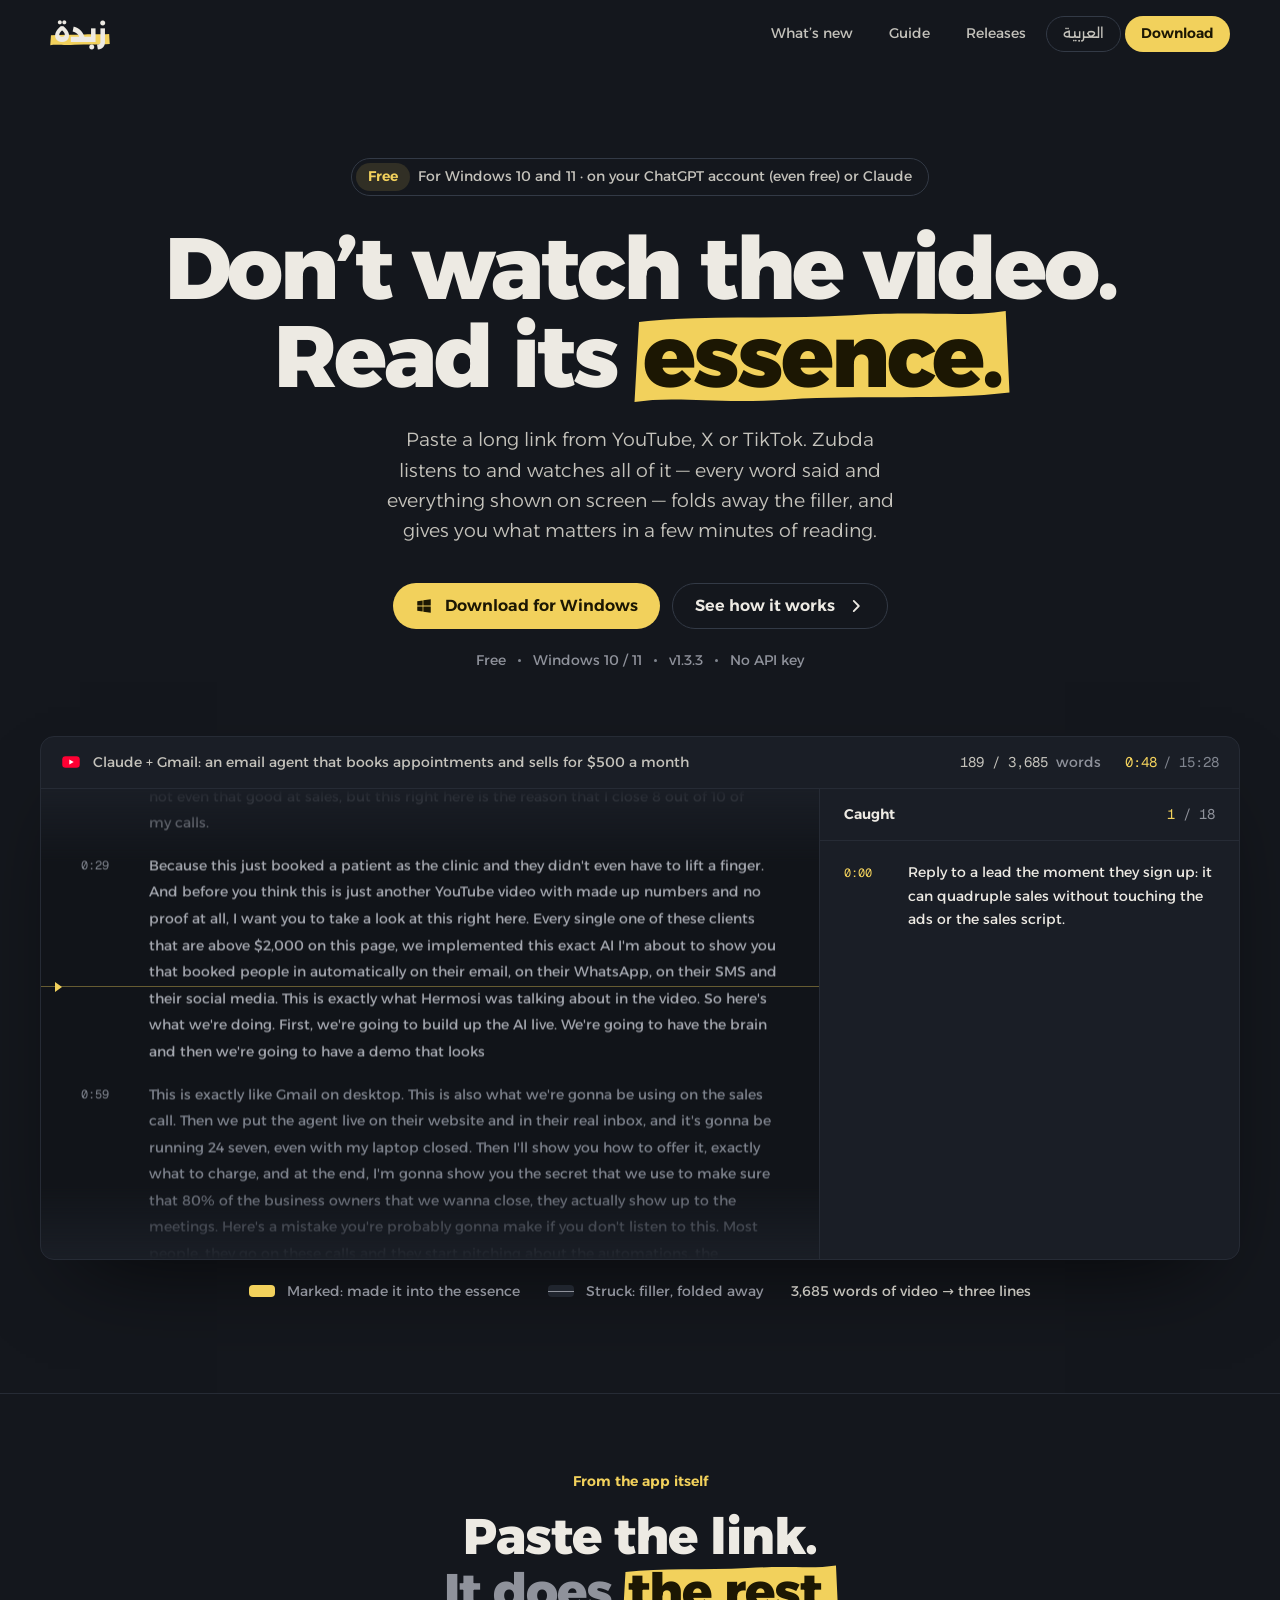
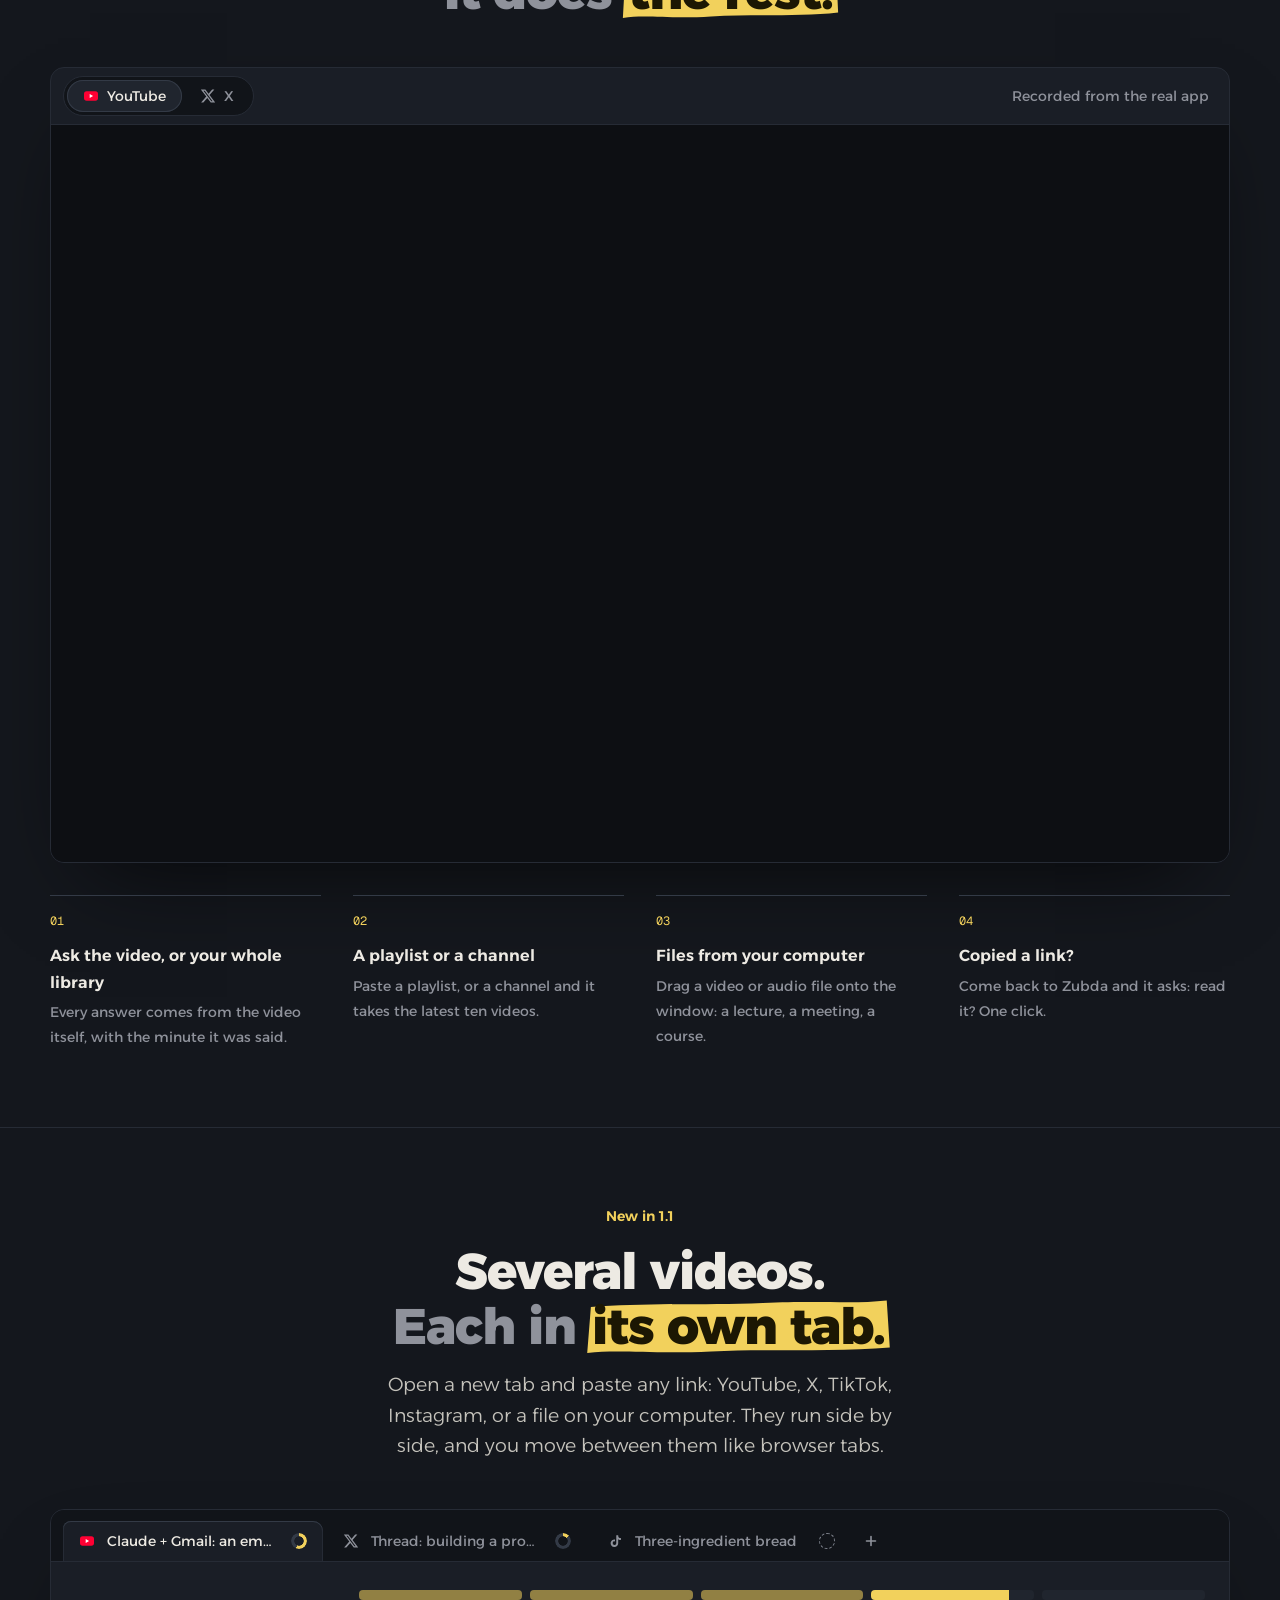
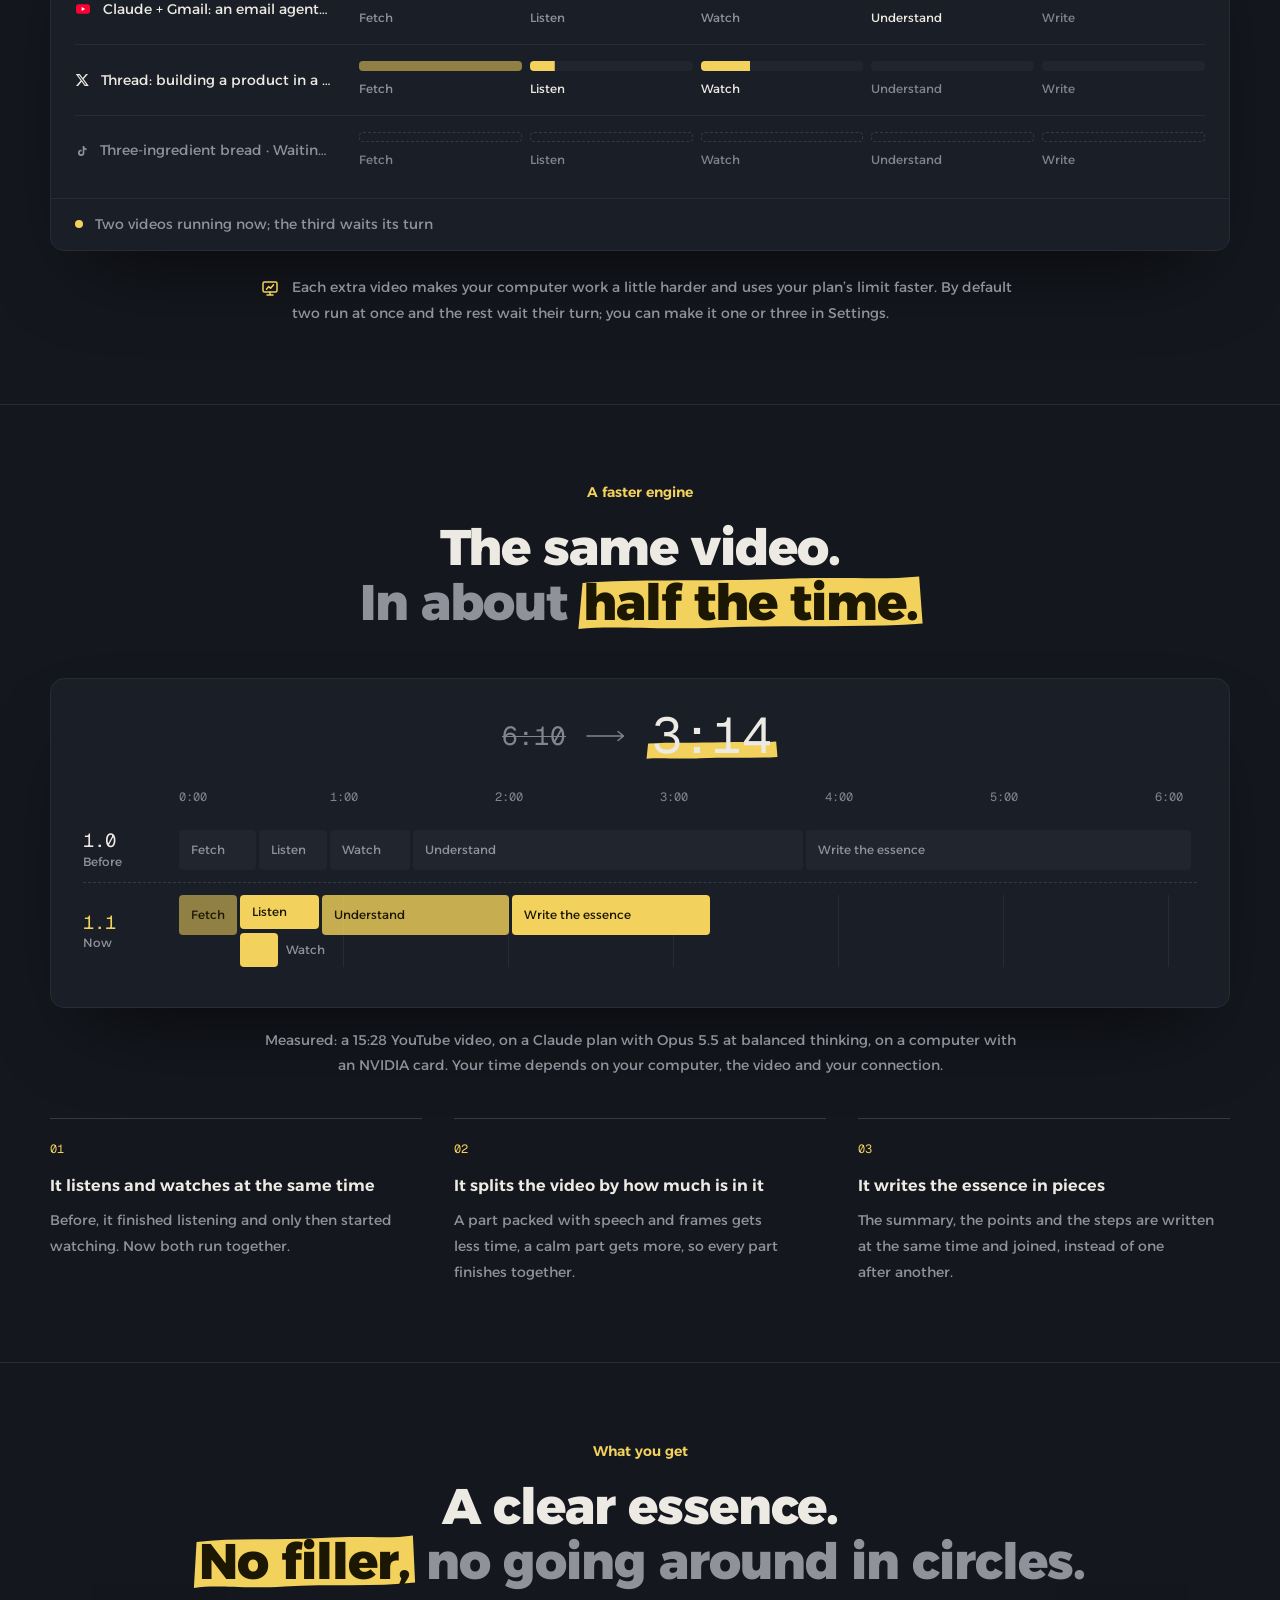
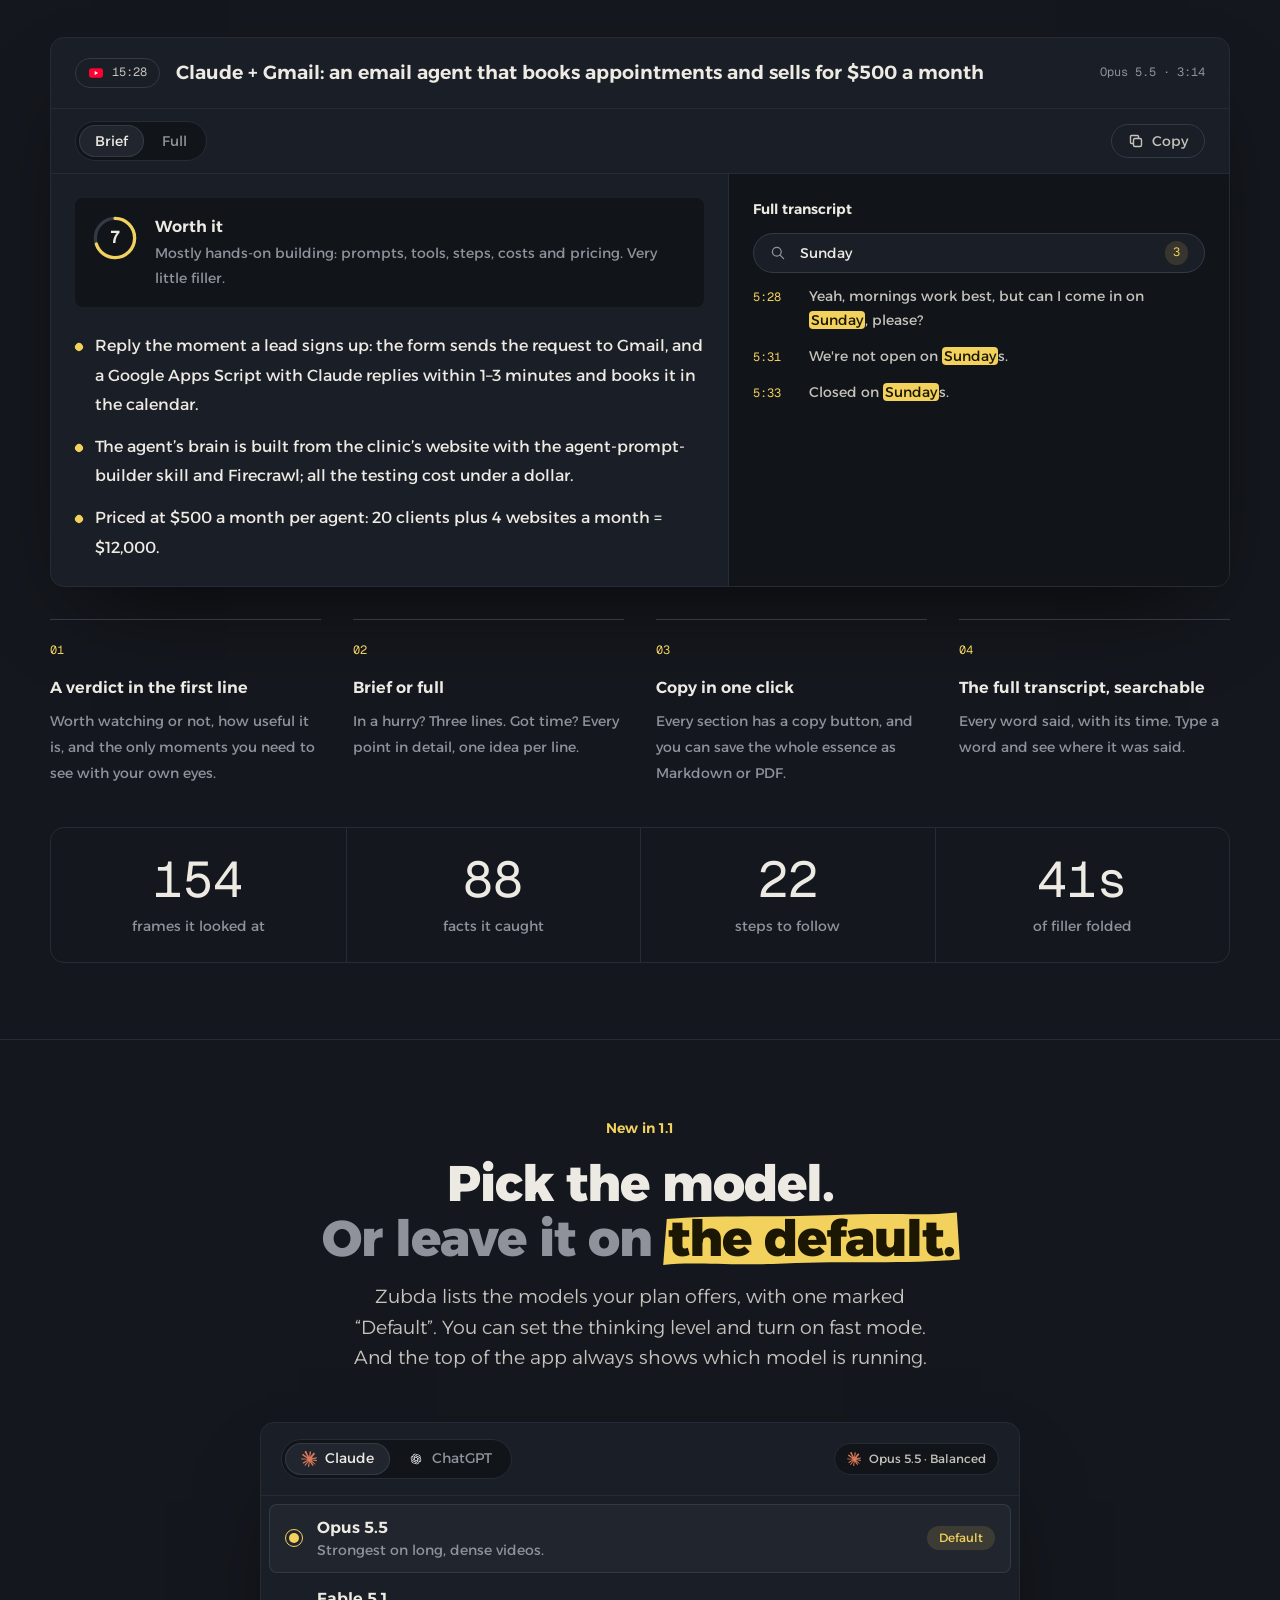
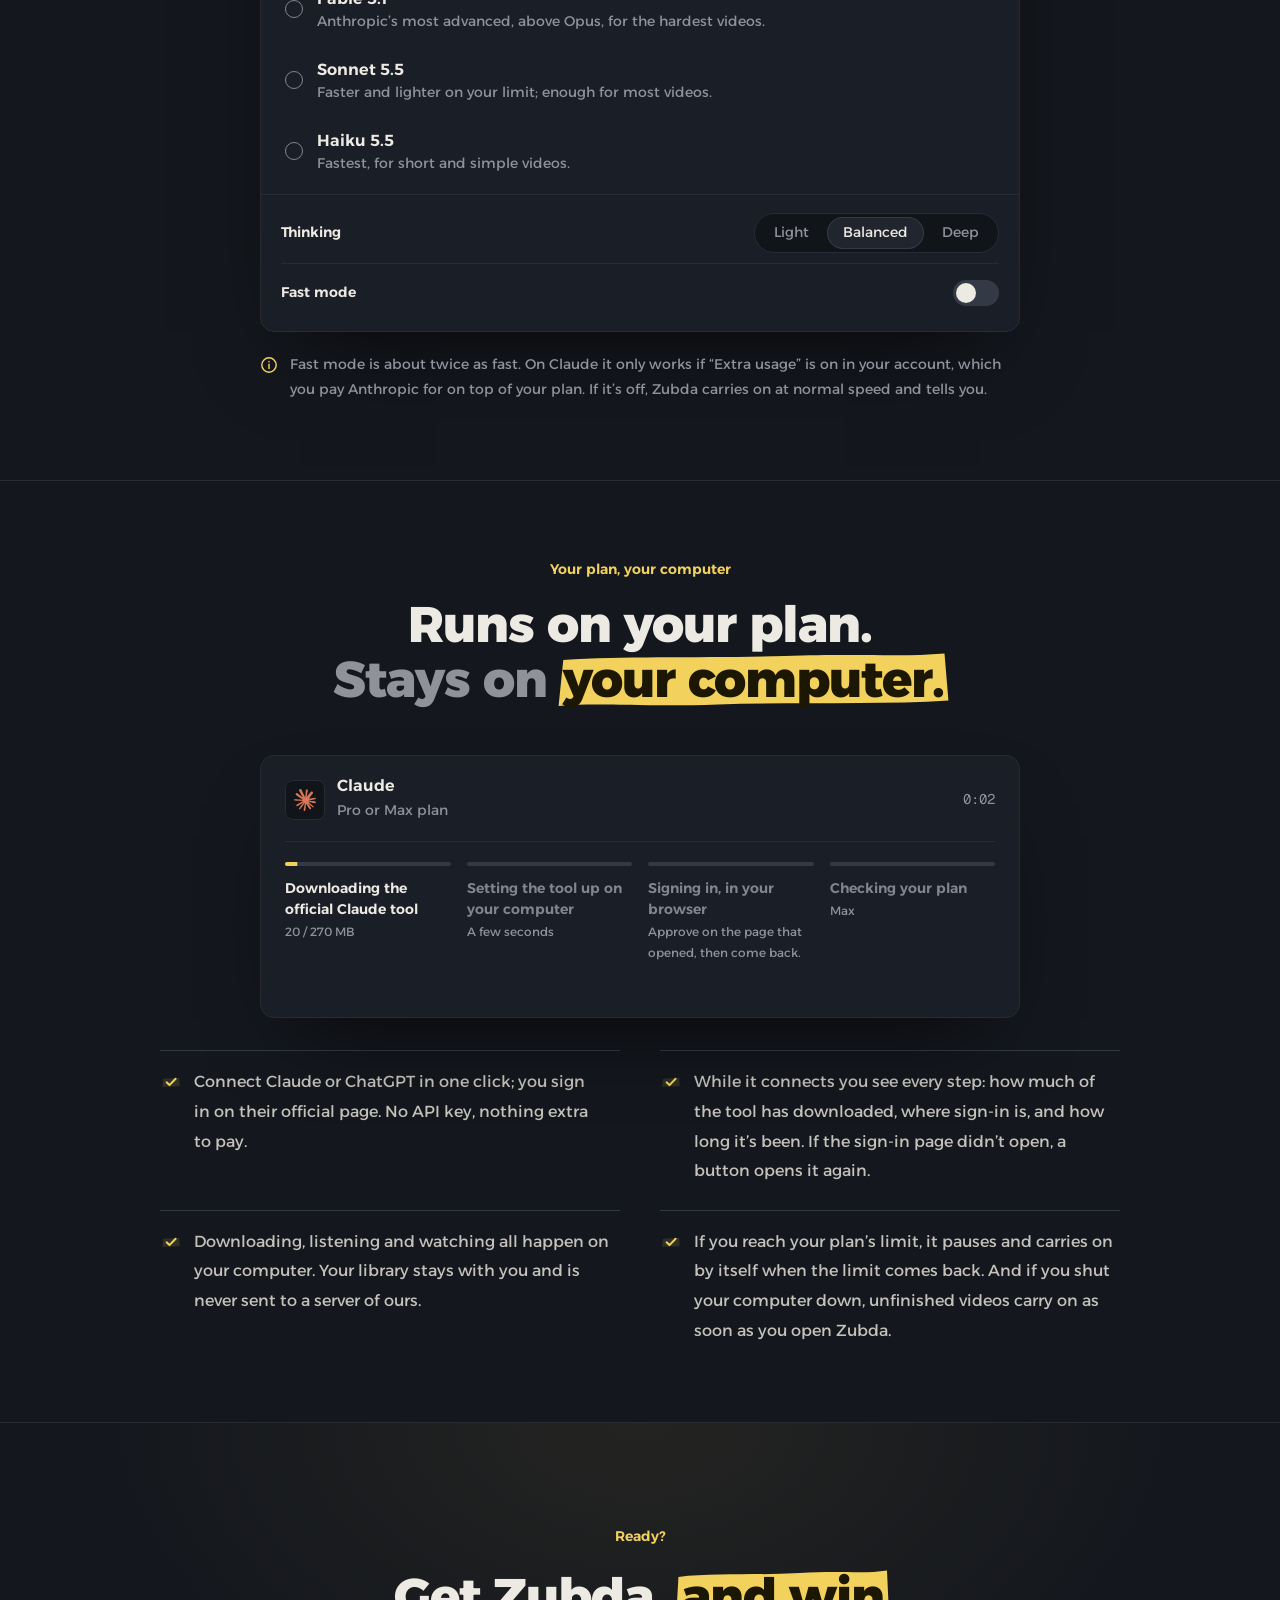
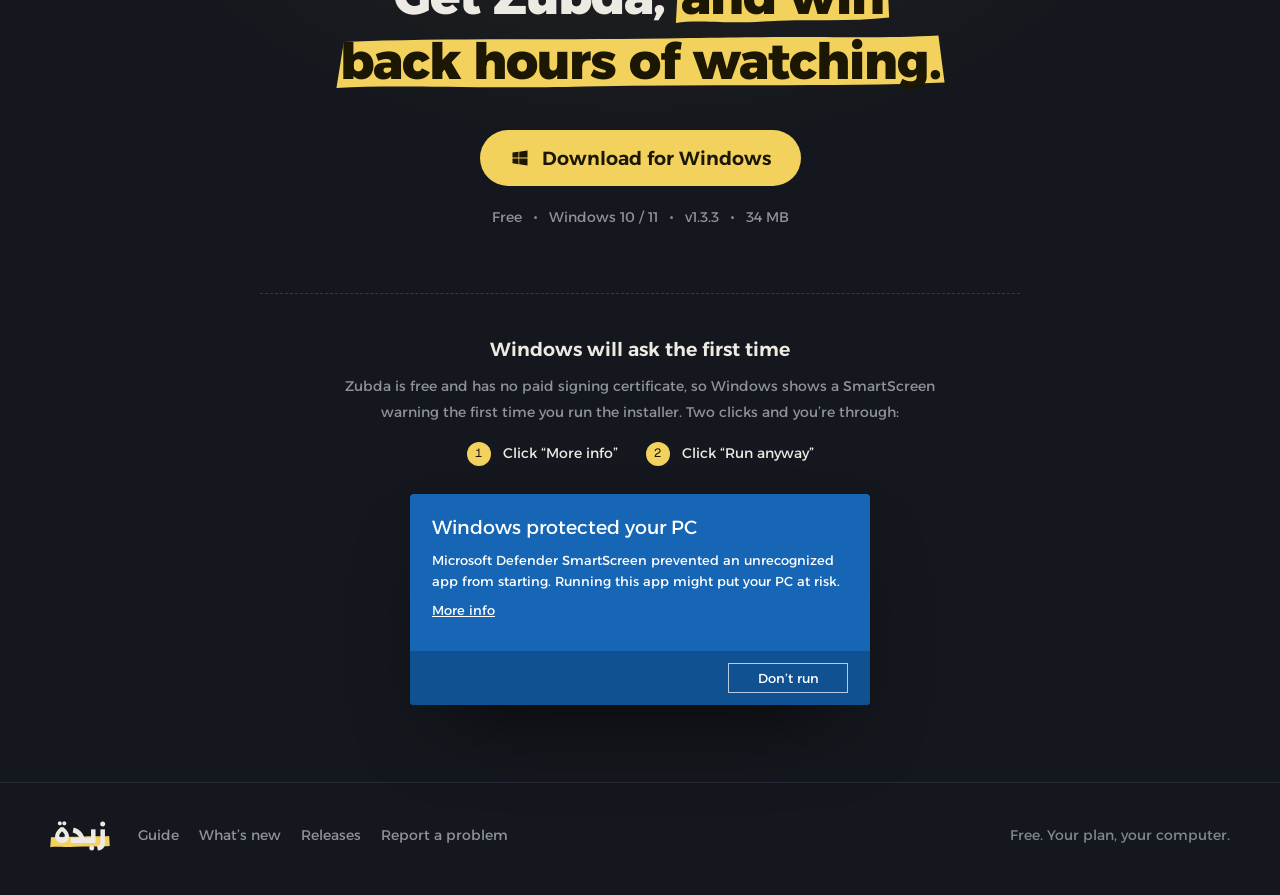
==== commit ce43000f: "Site: 1.3.3: updates show while the app is open, one English name" ====
--- a/en/index.html
+++ b/en/index.html
@@ -29,10 +29,10 @@
   <meta name="twitter:description" content="Free Windows app that summarizes YouTube, X and TikTok videos. It watches and listens to all of it, then gives you the essence, on ChatGPT or Claude.">
   <meta name="twitter:image" content="https://abugiza.github.io/zubda/assets/og-en.png">
   <meta name="twitter:image:alt" content="Zubda — don’t watch the video, read its essence">
-  <script type="application/ld+json">{"@context":"https://schema.org","@graph":[{"@type":"WebSite","@id":"https://abugiza.github.io/zubda/#website","url":"https://abugiza.github.io/zubda/","name":"Zubda","alternateName":"زبدة","inLanguage":["ar","en"]},{"@type":"SoftwareApplication","@id":"https://abugiza.github.io/zubda/#app","name":"Zubda","alternateName":"زبدة","description":"Free Windows app that summarizes YouTube, X and TikTok videos. It watches and listens to all of it, then gives you the essence, on ChatGPT or Claude.","url":"https://abugiza.github.io/zubda/en/","applicationCategory":"MultimediaApplication","applicationSubCategory":"Video summarizer","operatingSystem":"Windows 10, Windows 11","downloadUrl":"https://github.com/ABUGIZA/zubda/releases/latest/download/Zubda-Setup.exe","installUrl":"https://github.com/ABUGIZA/zubda/releases/latest/download/Zubda-Setup.exe","image":"https://abugiza.github.io/zubda/assets/og-en.png","screenshot":"https://abugiza.github.io/zubda/assets/og-en.png","inLanguage":["ar","en"],"isAccessibleForFree":true,"offers":{"@type":"Offer","price":"0","priceCurrency":"USD"},"releaseNotes":"https://abugiza.github.io/zubda/en/new.html","author":{"@type":"Person","name":"ABUGIZA","url":"https://github.com/ABUGIZA"},"softwareVersion":"1.3.2","datePublished":"2026-10-26","fileSize":"35 MB"}]}</script>
+  <script type="application/ld+json">{"@context":"https://schema.org","@graph":[{"@type":"WebSite","@id":"https://abugiza.github.io/zubda/#website","url":"https://abugiza.github.io/zubda/","name":"Zubda","alternateName":"زبدة","inLanguage":["ar","en"]},{"@type":"SoftwareApplication","@id":"https://abugiza.github.io/zubda/#app","name":"Zubda","alternateName":"زبدة","description":"Free Windows app that summarizes YouTube, X and TikTok videos. It watches and listens to all of it, then gives you the essence, on ChatGPT or Claude.","url":"https://abugiza.github.io/zubda/en/","applicationCategory":"MultimediaApplication","applicationSubCategory":"Video summarizer","operatingSystem":"Windows 10, Windows 11","downloadUrl":"https://github.com/ABUGIZA/zubda/releases/latest/download/Zubda-Setup.exe","installUrl":"https://github.com/ABUGIZA/zubda/releases/latest/download/Zubda-Setup.exe","image":"https://abugiza.github.io/zubda/assets/og-en.png","screenshot":"https://abugiza.github.io/zubda/assets/og-en.png","inLanguage":["ar","en"],"isAccessibleForFree":true,"offers":{"@type":"Offer","price":"0","priceCurrency":"USD"},"releaseNotes":"https://abugiza.github.io/zubda/en/new.html","author":{"@type":"Person","name":"ABUGIZA","url":"https://github.com/ABUGIZA"},"softwareVersion":"1.3.3","datePublished":"2026-10-26","fileSize":"35 MB"}]}</script>
   <link rel="icon" href="../assets/icon.svg" type="image/svg+xml">
-  <link rel="stylesheet" href="../assets/fonts.css?v=5c13f02">
-  <link rel="stylesheet" href="../assets/site.css?v=5c13f02">
+  <link rel="stylesheet" href="../assets/fonts.css?v=61934cf">
+  <link rel="stylesheet" href="../assets/site.css?v=61934cf">
 </head>
 <body data-page="home">
   <header class="nav" data-nav>
@@ -58,7 +58,7 @@
           <a class="btn primary" href="https://github.com/ABUGIZA/zubda/releases/latest/download/Zubda-Setup.exe"><svg viewBox="0 0 24 24" aria-hidden="true"><path fill="currentColor" d="M3 5.5 10.2 4.5v6.9H3Zm8.1-1.1L21 3v8.4h-9.9ZM3 12.5h7.2v6.9L3 18.4Zm8.1 0H21V21l-9.9-1.4Z"/></svg><span data-t="get_win">Download for Windows</span></a>
           <a class="btn ghost" href="docs.html"><span data-t="how">See how it works</span><svg class="chev" viewBox="0 0 16 16" fill="none" stroke="currentColor" stroke-width="1.6" stroke-linecap="round" stroke-linejoin="round" aria-hidden="true"><path d="M10 3.5 5.5 8l4.5 4.5"/></svg></a>
         </div>
-        <div class="spec"><span data-t="spec1">Free</span><span>Windows 10 / 11</span><span><bdi class="ver" dir="ltr">v1.3.2</bdi></span><span data-t="spec4">No API key</span></div>
+        <div class="spec"><span data-t="spec1">Free</span><span>Windows 10 / 11</span><span><bdi class="ver" dir="ltr">v1.3.3</bdi></span><span data-t="spec4">No API key</span></div>
       </div>
     </div>
 
@@ -292,7 +292,7 @@
         <div class="ctas rv">
           <a class="btn primary big" href="https://github.com/ABUGIZA/zubda/releases/latest/download/Zubda-Setup.exe"><svg viewBox="0 0 24 24" aria-hidden="true"><path fill="currentColor" d="M3 5.5 10.2 4.5v6.9H3Zm8.1-1.1L21 3v8.4h-9.9ZM3 12.5h7.2v6.9L3 18.4Zm8.1 0H21V21l-9.9-1.4Z"/></svg><span data-t="get_win">Download for Windows</span></a>
         </div>
-        <div class="spec rv"><span data-t="spec1">Free</span><span>Windows 10 / 11</span><span><bdi class="ver" dir="ltr">v1.3.2</bdi></span><span><bdi data-t="size" dir="ltr">35 MB</bdi></span></div>
+        <div class="spec rv"><span data-t="spec1">Free</span><span>Windows 10 / 11</span><span><bdi class="ver" dir="ltr">v1.3.3</bdi></span><span><bdi data-t="size" dir="ltr">35 MB</bdi></span></div>
         <div class="smart rv">
           <div class="smart-t">
             <h3 data-t="ss_h">Windows will ask the first time</h3>
@@ -326,6 +326,6 @@
     </div>
   </footer>
 
-  <script type="module" src="../assets/site.js?v=5c13f02"></script>
+  <script type="module" src="../assets/site.js?v=61934cf"></script>
 </body>
 </html>
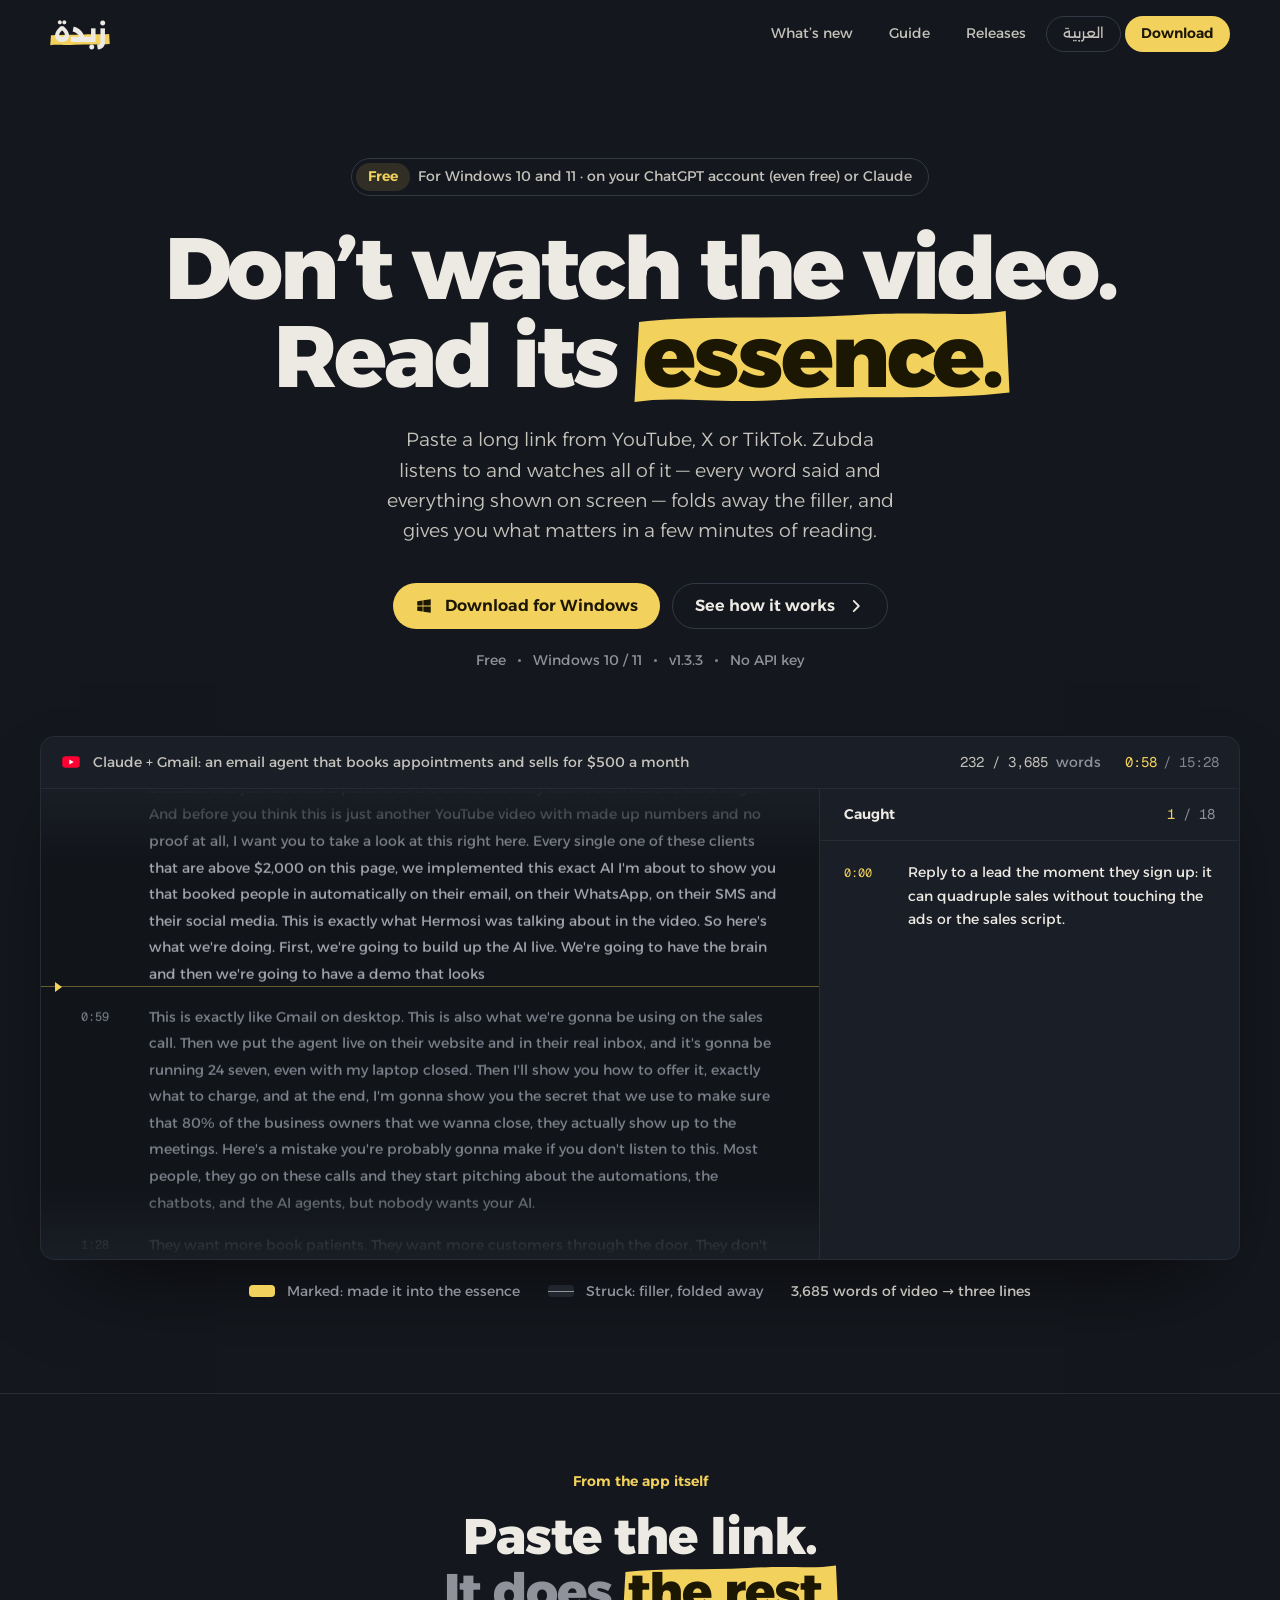
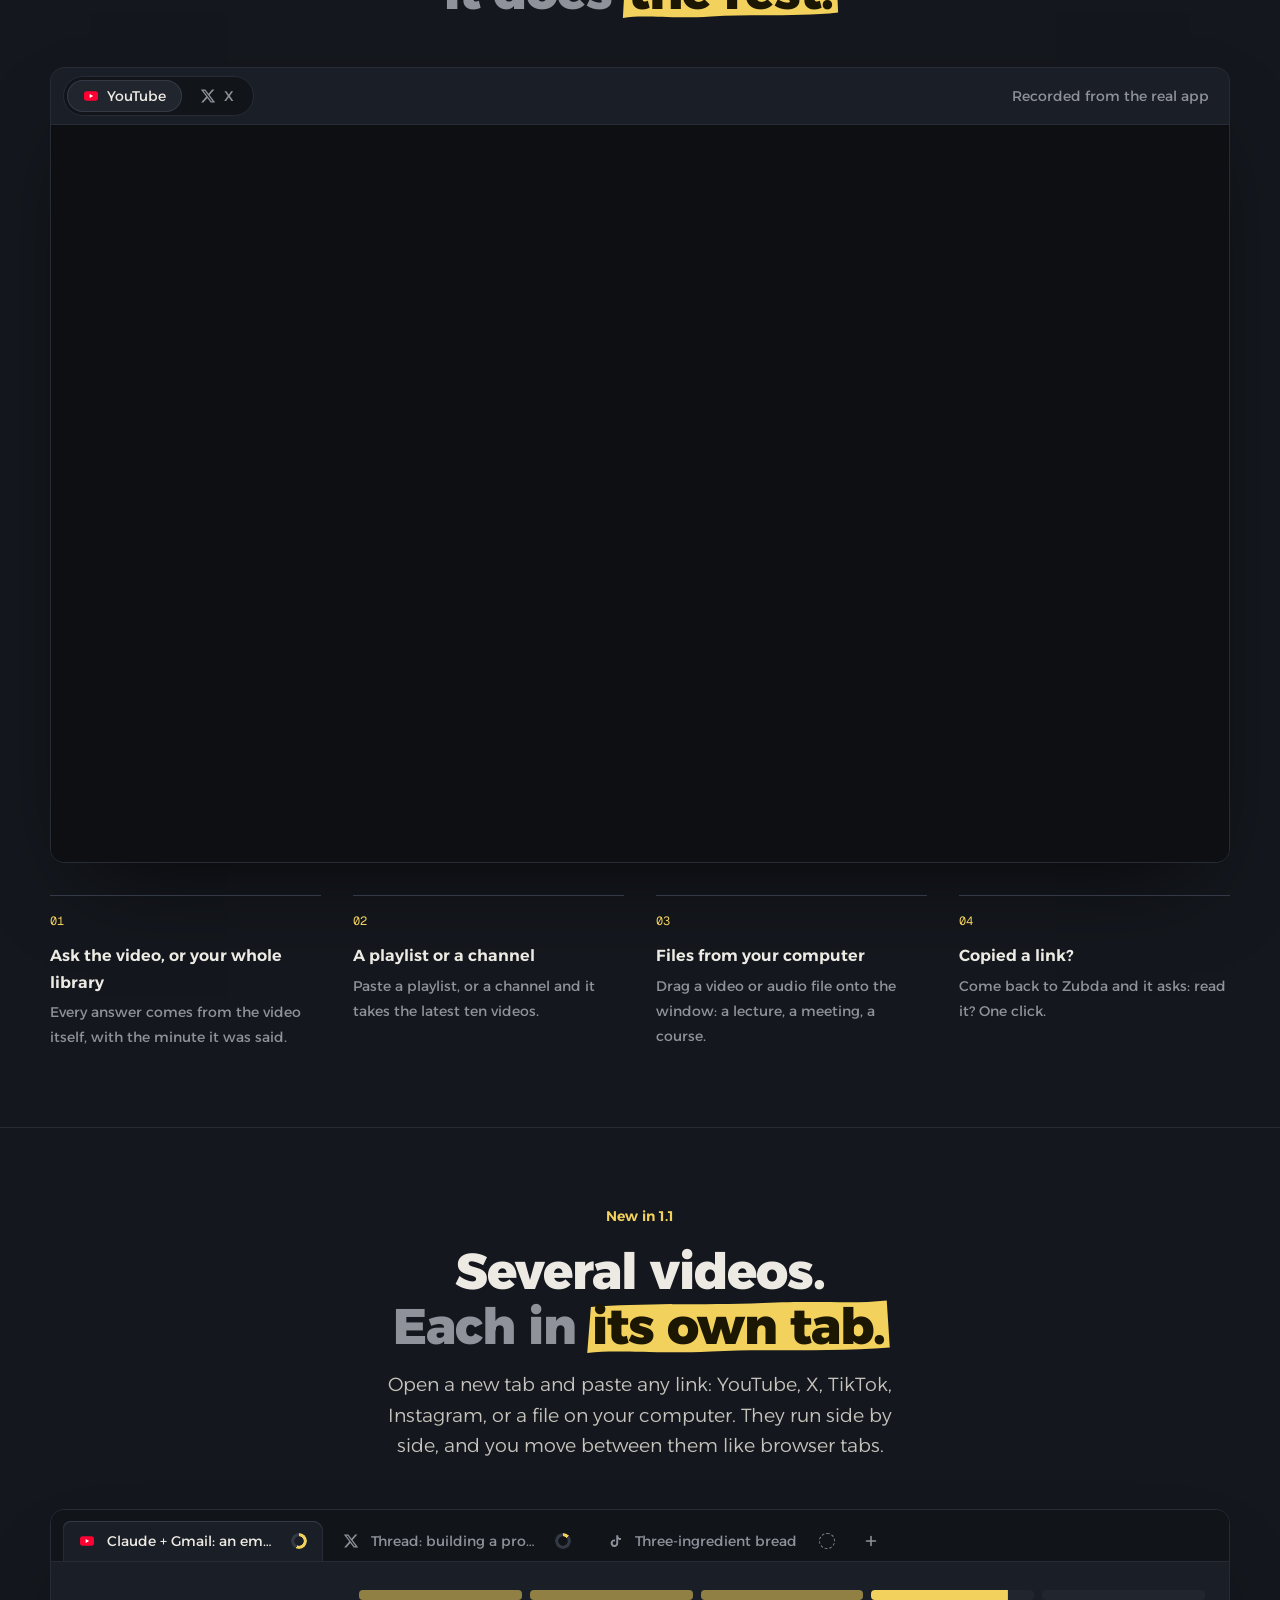
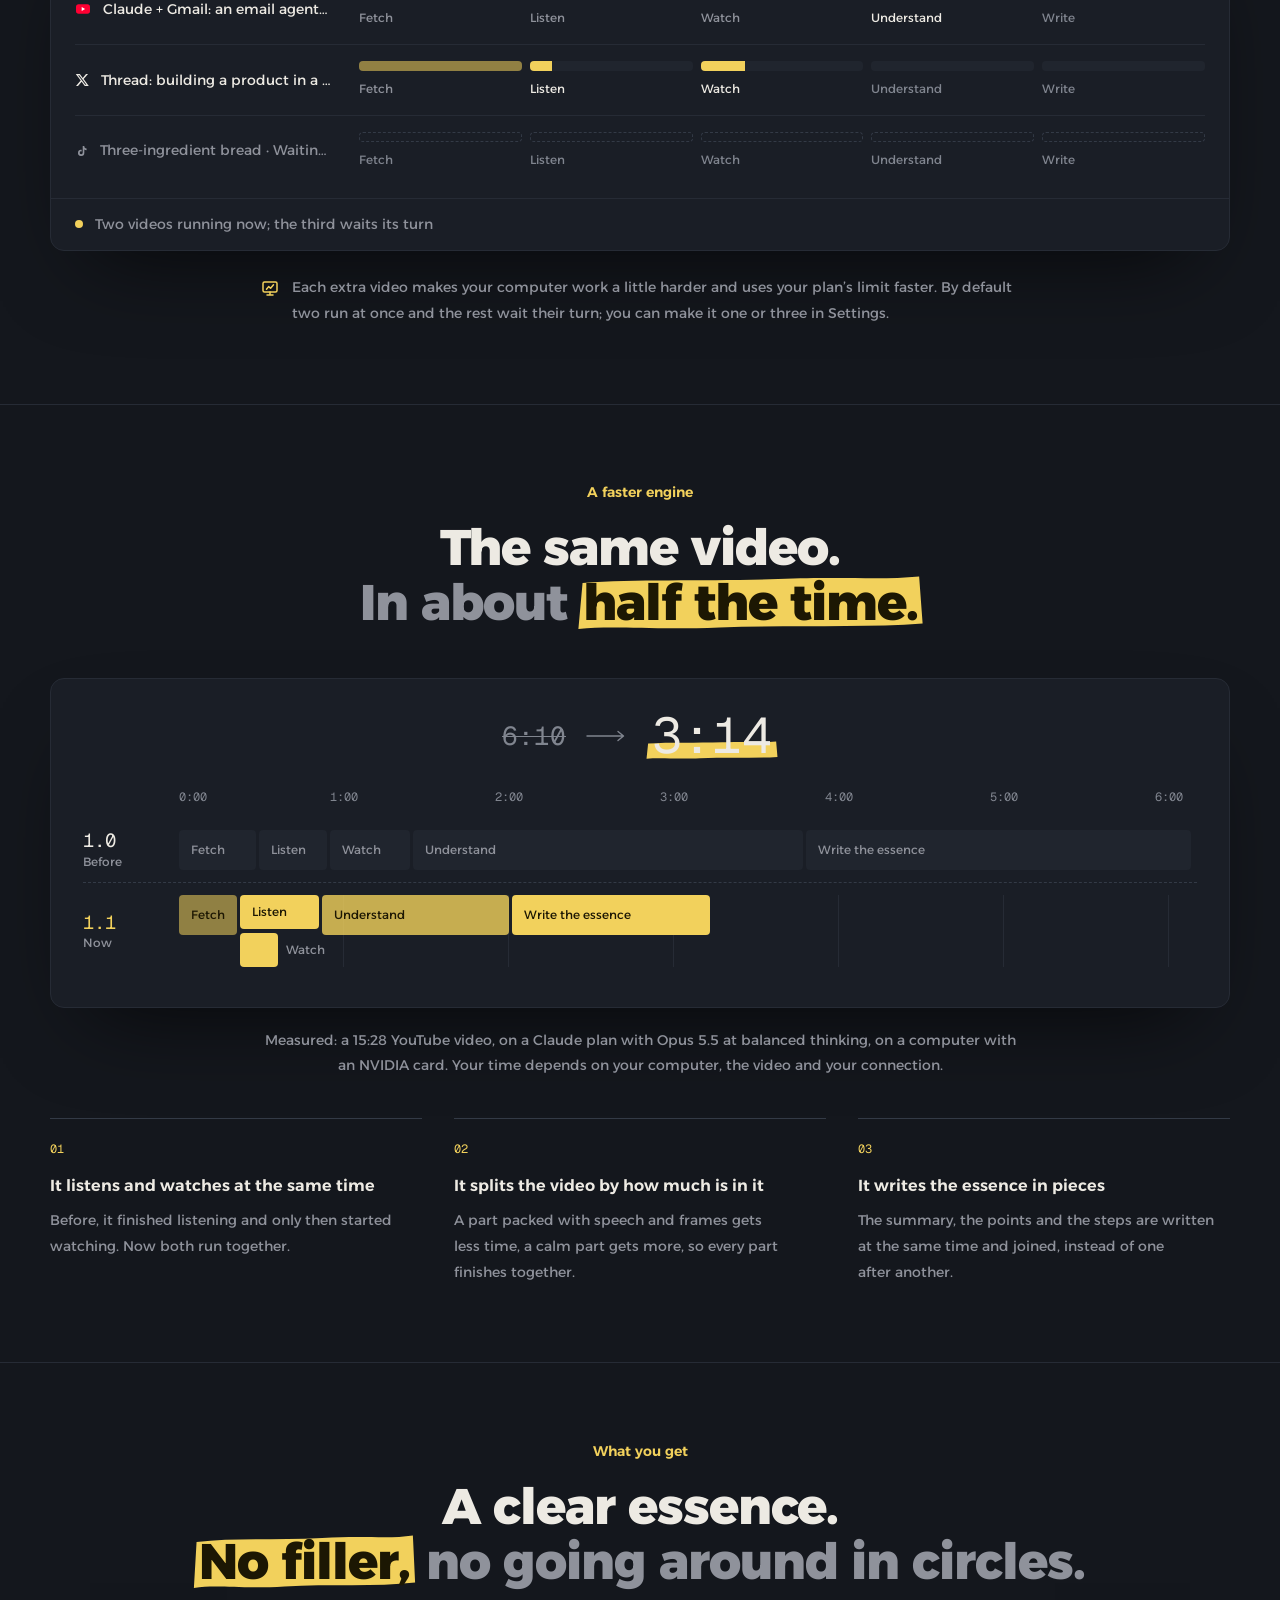
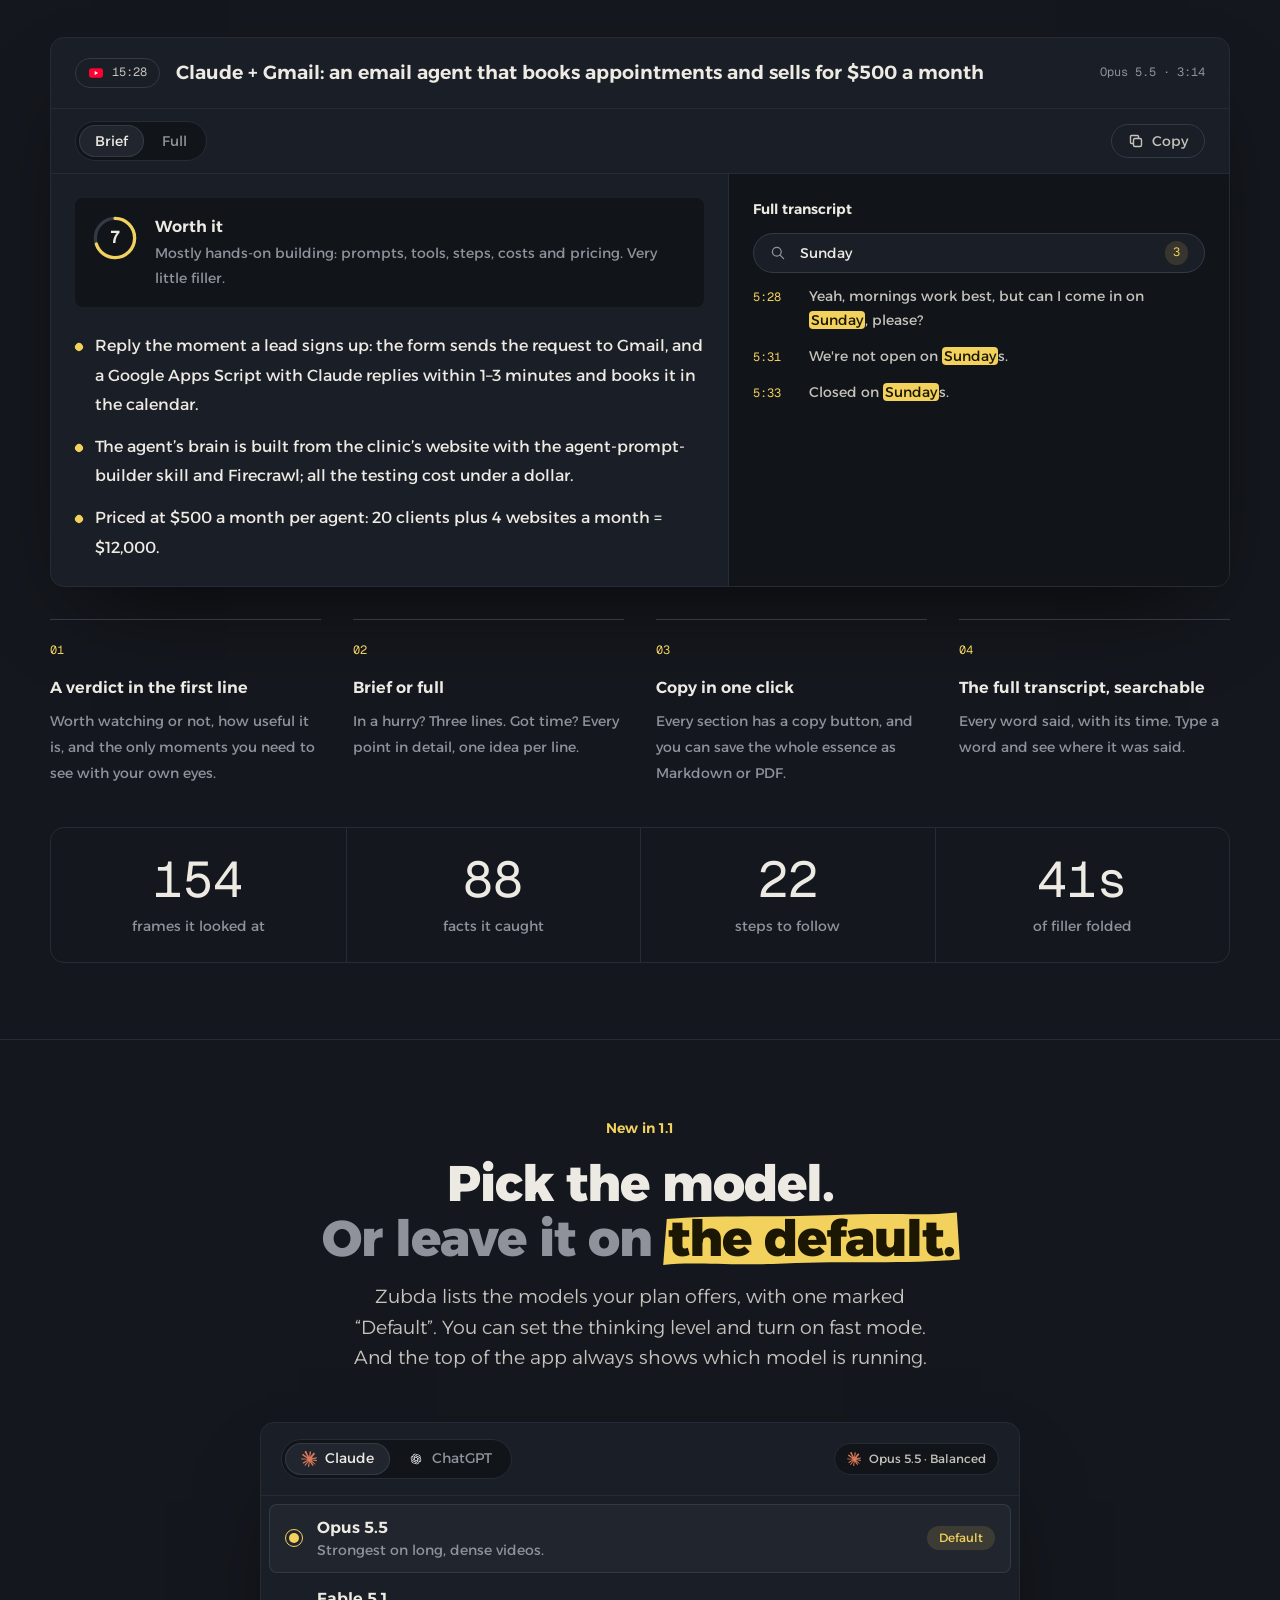
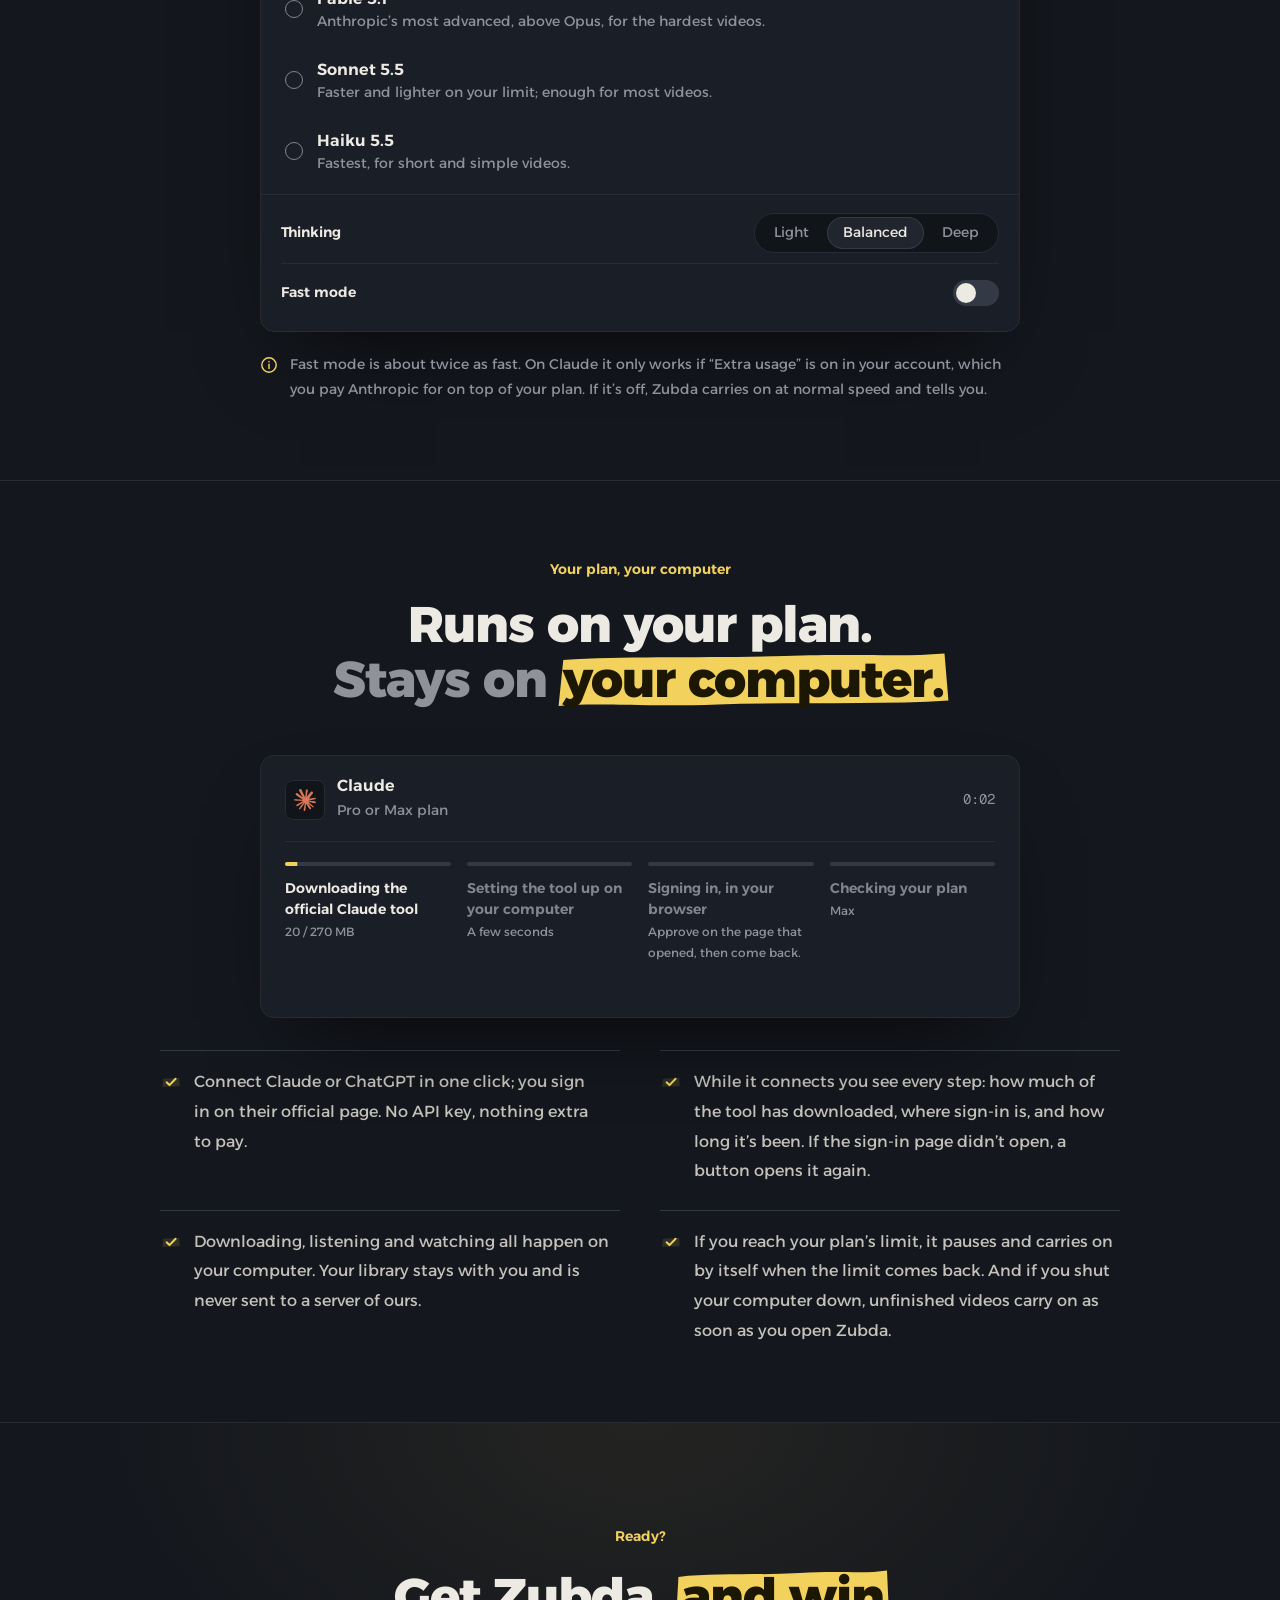
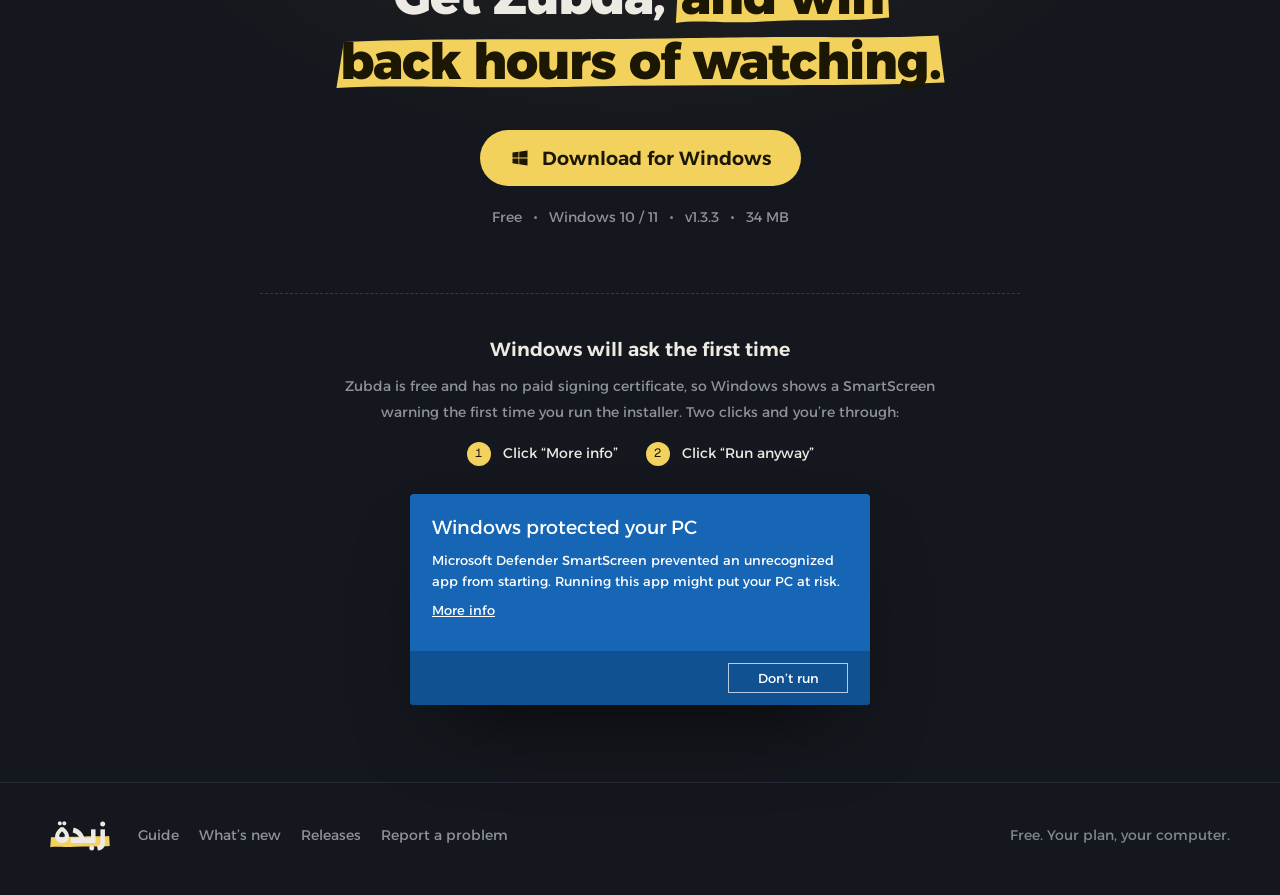
==== commit 4626e6a6: "Site: Guide: no plan-limit line on Explain it" ====
--- a/en/index.html
+++ b/en/index.html
@@ -6,7 +6,7 @@
   <meta name="color-scheme" content="dark">
   <meta name="theme-color" content="#14171d">
   <title>Zubda — AI video summarizer for YouTube, X and TikTok</title>
-  <meta name="description" content="Free Windows app that summarizes YouTube, X and TikTok videos. It watches and listens to all of it, then gives you the essence, on ChatGPT or Claude.">
+  <meta name="description" content="Free Windows app that hears and sees a whole YouTube, X or TikTok video, gives its essence with timestamps and explains it visually, on ChatGPT or Claude.">
   <meta name="robots" content="index, follow, max-image-preview:large">
   <link rel="canonical" href="https://abugiza.github.io/zubda/en/">
   <link rel="alternate" hreflang="ar" href="https://abugiza.github.io/zubda/">
@@ -16,7 +16,7 @@
   <meta property="og:type" content="website">
   <meta property="og:site_name" content="Zubda">
   <meta property="og:title" content="Zubda — AI video summarizer for YouTube, X and TikTok">
-  <meta property="og:description" content="Free Windows app that summarizes YouTube, X and TikTok videos. It watches and listens to all of it, then gives you the essence, on ChatGPT or Claude.">
+  <meta property="og:description" content="Free Windows app that hears and sees a whole YouTube, X or TikTok video, gives its essence with timestamps and explains it visually, on ChatGPT or Claude.">
   <meta property="og:url" content="https://abugiza.github.io/zubda/en/">
   <meta property="og:locale" content="en_US">
   <meta property="og:locale:alternate" content="ar_SA">
@@ -26,13 +26,13 @@
   <meta property="og:image:alt" content="Zubda — don’t watch the video, read its essence">
   <meta name="twitter:card" content="summary_large_image">
   <meta name="twitter:title" content="Zubda — AI video summarizer for YouTube, X and TikTok">
-  <meta name="twitter:description" content="Free Windows app that summarizes YouTube, X and TikTok videos. It watches and listens to all of it, then gives you the essence, on ChatGPT or Claude.">
+  <meta name="twitter:description" content="Free Windows app that hears and sees a whole YouTube, X or TikTok video, gives its essence with timestamps and explains it visually, on ChatGPT or Claude.">
   <meta name="twitter:image" content="https://abugiza.github.io/zubda/assets/og-en.png">
   <meta name="twitter:image:alt" content="Zubda — don’t watch the video, read its essence">
-  <script type="application/ld+json">{"@context":"https://schema.org","@graph":[{"@type":"WebSite","@id":"https://abugiza.github.io/zubda/#website","url":"https://abugiza.github.io/zubda/","name":"Zubda","alternateName":"زبدة","inLanguage":["ar","en"]},{"@type":"SoftwareApplication","@id":"https://abugiza.github.io/zubda/#app","name":"Zubda","alternateName":"زبدة","description":"Free Windows app that summarizes YouTube, X and TikTok videos. It watches and listens to all of it, then gives you the essence, on ChatGPT or Claude.","url":"https://abugiza.github.io/zubda/en/","applicationCategory":"MultimediaApplication","applicationSubCategory":"Video summarizer","operatingSystem":"Windows 10, Windows 11","downloadUrl":"https://github.com/ABUGIZA/zubda/releases/latest/download/Zubda-Setup.exe","installUrl":"https://github.com/ABUGIZA/zubda/releases/latest/download/Zubda-Setup.exe","image":"https://abugiza.github.io/zubda/assets/og-en.png","screenshot":"https://abugiza.github.io/zubda/assets/og-en.png","inLanguage":["ar","en"],"isAccessibleForFree":true,"offers":{"@type":"Offer","price":"0","priceCurrency":"USD"},"releaseNotes":"https://abugiza.github.io/zubda/en/new.html","author":{"@type":"Person","name":"ABUGIZA","url":"https://github.com/ABUGIZA"},"softwareVersion":"1.3.3","datePublished":"2026-10-26","fileSize":"35 MB"}]}</script>
+  <script type="application/ld+json">{"@context":"https://schema.org","@graph":[{"@type":"WebSite","@id":"https://abugiza.github.io/zubda/#website","url":"https://abugiza.github.io/zubda/","name":"Zubda","alternateName":"زبدة","inLanguage":["ar","en"],"publisher":{"@id":"https://abugiza.github.io/zubda/#author"}},{"@type":"Person","@id":"https://abugiza.github.io/zubda/#author","name":"ABUGIZA","url":"https://github.com/ABUGIZA"},{"@type":"SoftwareApplication","@id":"https://abugiza.github.io/zubda/#app","name":"Zubda","alternateName":"زبدة","description":"Free Windows app that hears and sees a whole YouTube, X or TikTok video, gives its essence with timestamps and explains it visually, on ChatGPT or Claude.","url":"https://abugiza.github.io/zubda/en/","applicationCategory":"MultimediaApplication","applicationSubCategory":"Video summarizer","operatingSystem":"Windows 10, Windows 11","downloadUrl":"https://github.com/ABUGIZA/zubda/releases/latest/download/Zubda-Setup.exe","installUrl":"https://github.com/ABUGIZA/zubda/releases/latest/download/Zubda-Setup.exe","image":"https://abugiza.github.io/zubda/assets/og-en.png","screenshot":"https://abugiza.github.io/zubda/assets/og-en.png","inLanguage":["ar","en"],"featureList":["Summarizes YouTube, X, TikTok, Instagram and Vimeo videos, playlists, channels, and video or audio files","Hears and watches the whole video, reading what was on screen but never said: code, settings, numbers","The essence and key points, each with its timestamp and a link to that second of the video","«Explain it»: the video explained as if you’d watched it, each part drawn the way it reads best","The full transcript with timestamps, searchable","Ask a video or your whole library, answered with the minute","Several videos at once, each in its own tab","Save the essence as Markdown or PDF","Runs on your own ChatGPT (even free) or Claude account, no API key"],"softwareRequirements":"Windows 10 or 11 (64-bit), and a ChatGPT or Claude account","storageRequirements":"About 1.3 GB of engines (2.1 GB with an NVIDIA card)","isAccessibleForFree":true,"offers":{"@type":"Offer","price":"0","priceCurrency":"USD"},"releaseNotes":"https://abugiza.github.io/zubda/en/new.html","author":{"@id":"https://abugiza.github.io/zubda/#author"},"publisher":{"@id":"https://abugiza.github.io/zubda/#author"},"softwareVersion":"1.3.3","datePublished":"2026-10-26","fileSize":"35 MB"},{"@type":"WebPage","@id":"https://abugiza.github.io/zubda/en/#webpage","url":"https://abugiza.github.io/zubda/en/","name":"Zubda — AI video summarizer for YouTube, X and TikTok","description":"Free Windows app that hears and sees a whole YouTube, X or TikTok video, gives its essence with timestamps and explains it visually, on ChatGPT or Claude.","inLanguage":"en","isPartOf":{"@id":"https://abugiza.github.io/zubda/#website"},"about":{"@id":"https://abugiza.github.io/zubda/#app"},"primaryImageOfPage":{"@type":"ImageObject","url":"https://abugiza.github.io/zubda/assets/og-en.png","width":1200,"height":630},"dateModified":"2026-10-26"}]}</script>
   <link rel="icon" href="../assets/icon.svg" type="image/svg+xml">
-  <link rel="stylesheet" href="../assets/fonts.css?v=61934cf">
-  <link rel="stylesheet" href="../assets/site.css?v=61934cf">
+  <link rel="stylesheet" href="../assets/fonts.css?v=72e5a7d">
+  <link rel="stylesheet" href="../assets/site.css?v=72e5a7d">
 </head>
 <body data-page="home">
   <header class="nav" data-nav>
@@ -326,6 +326,6 @@
     </div>
   </footer>
 
-  <script type="module" src="../assets/site.js?v=61934cf"></script>
+  <script type="module" src="../assets/site.js?v=72e5a7d"></script>
 </body>
 </html>
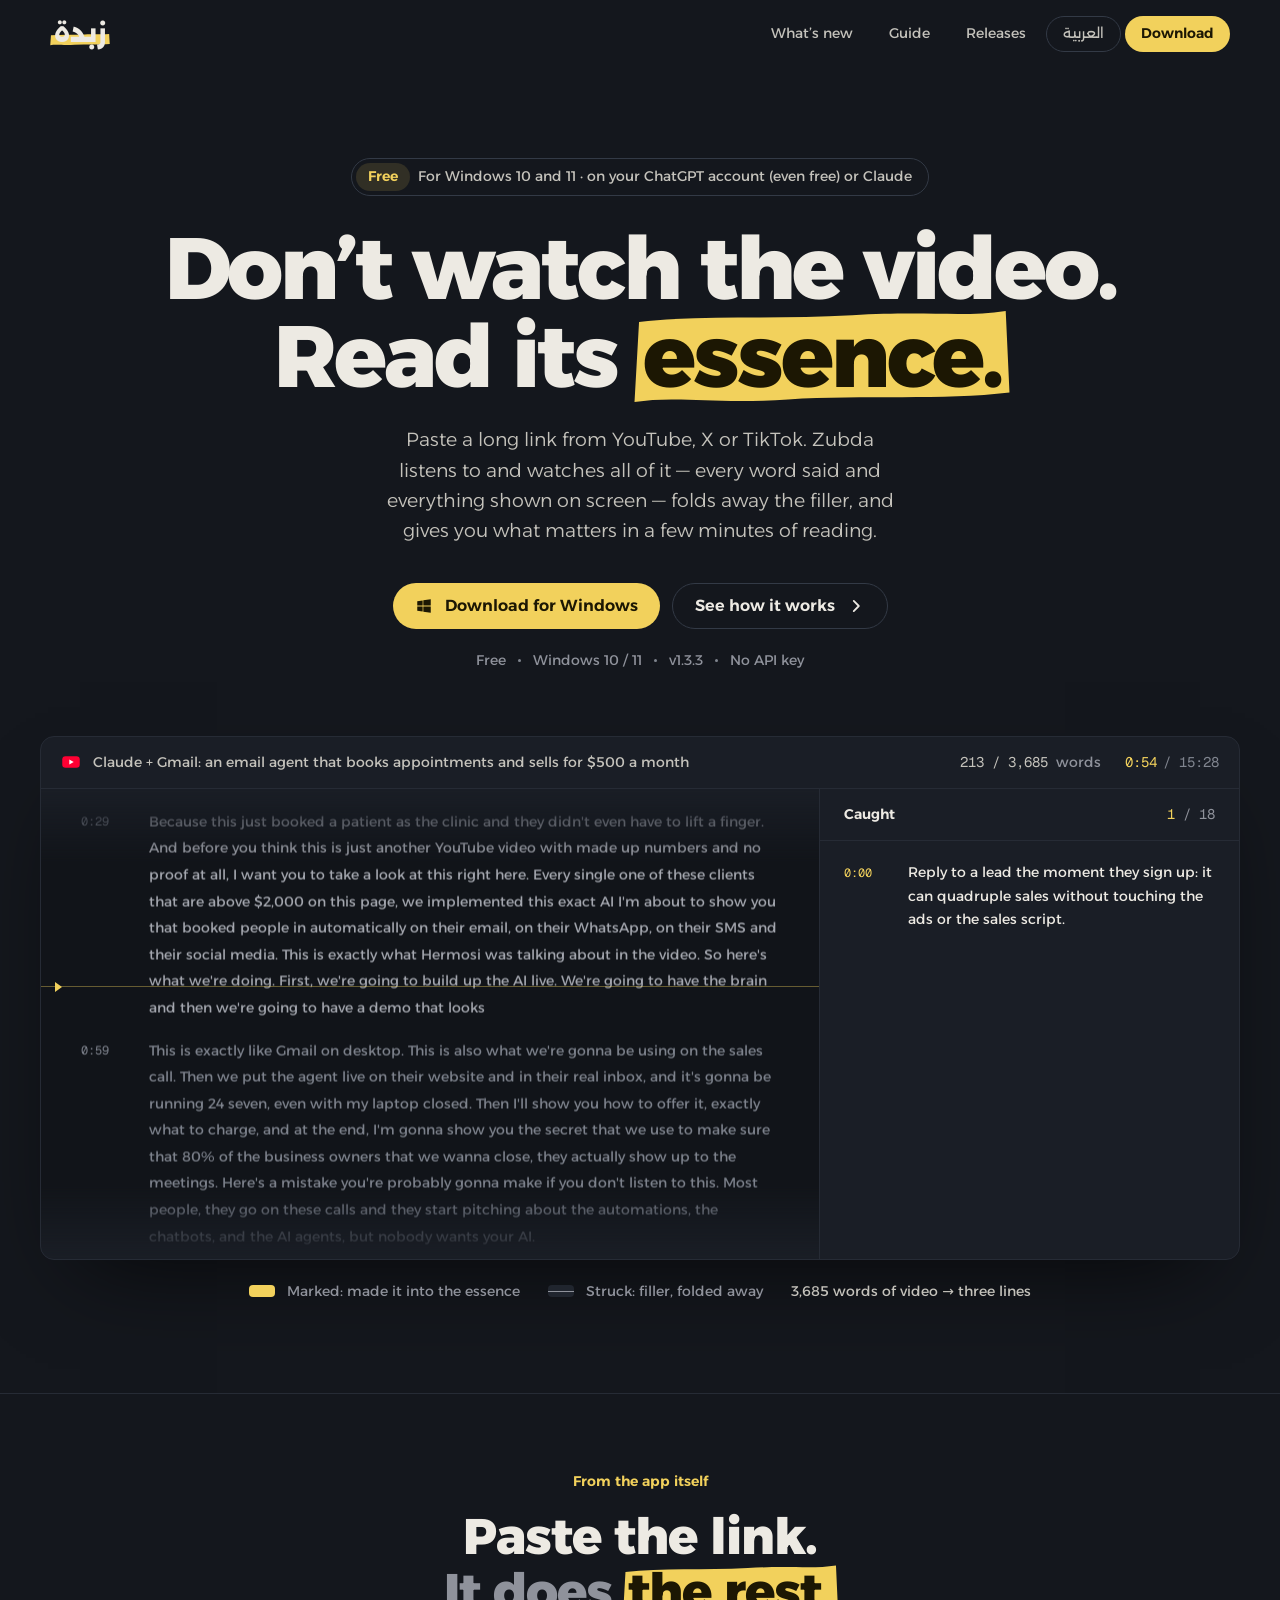
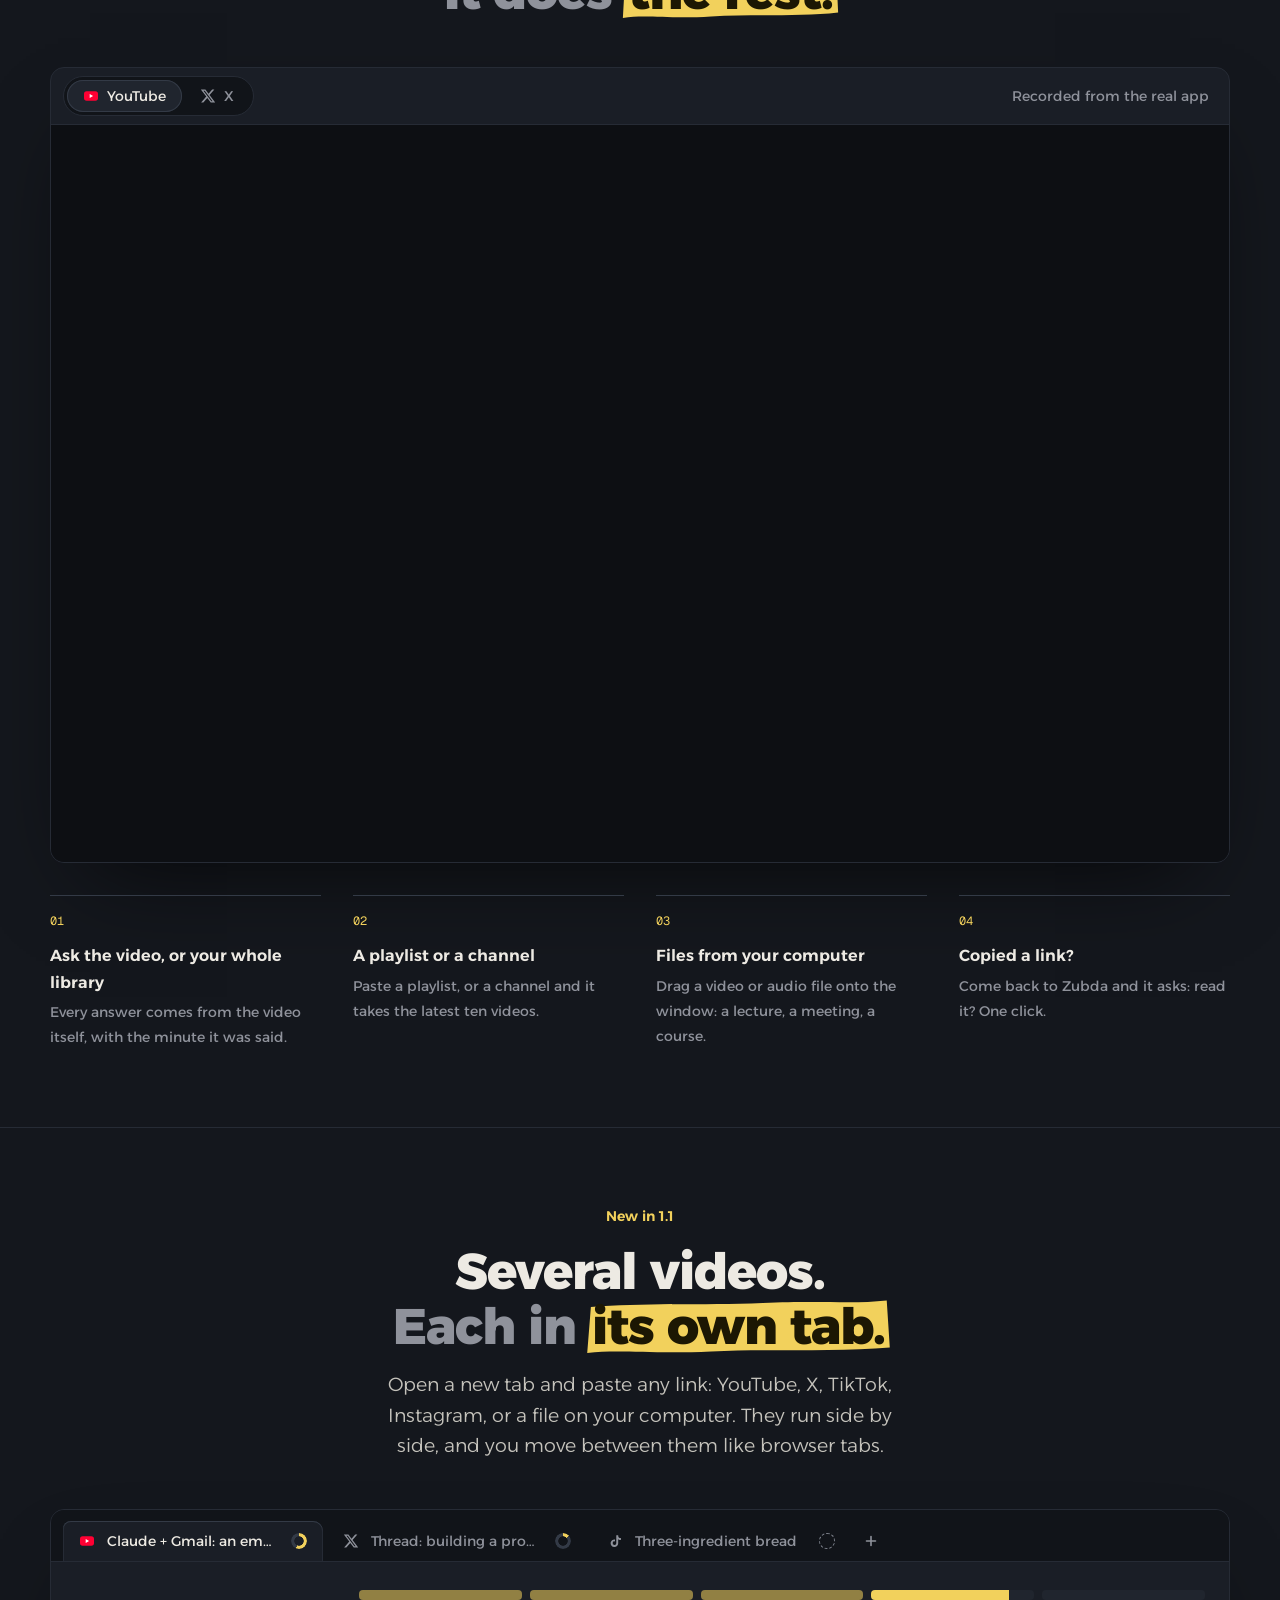
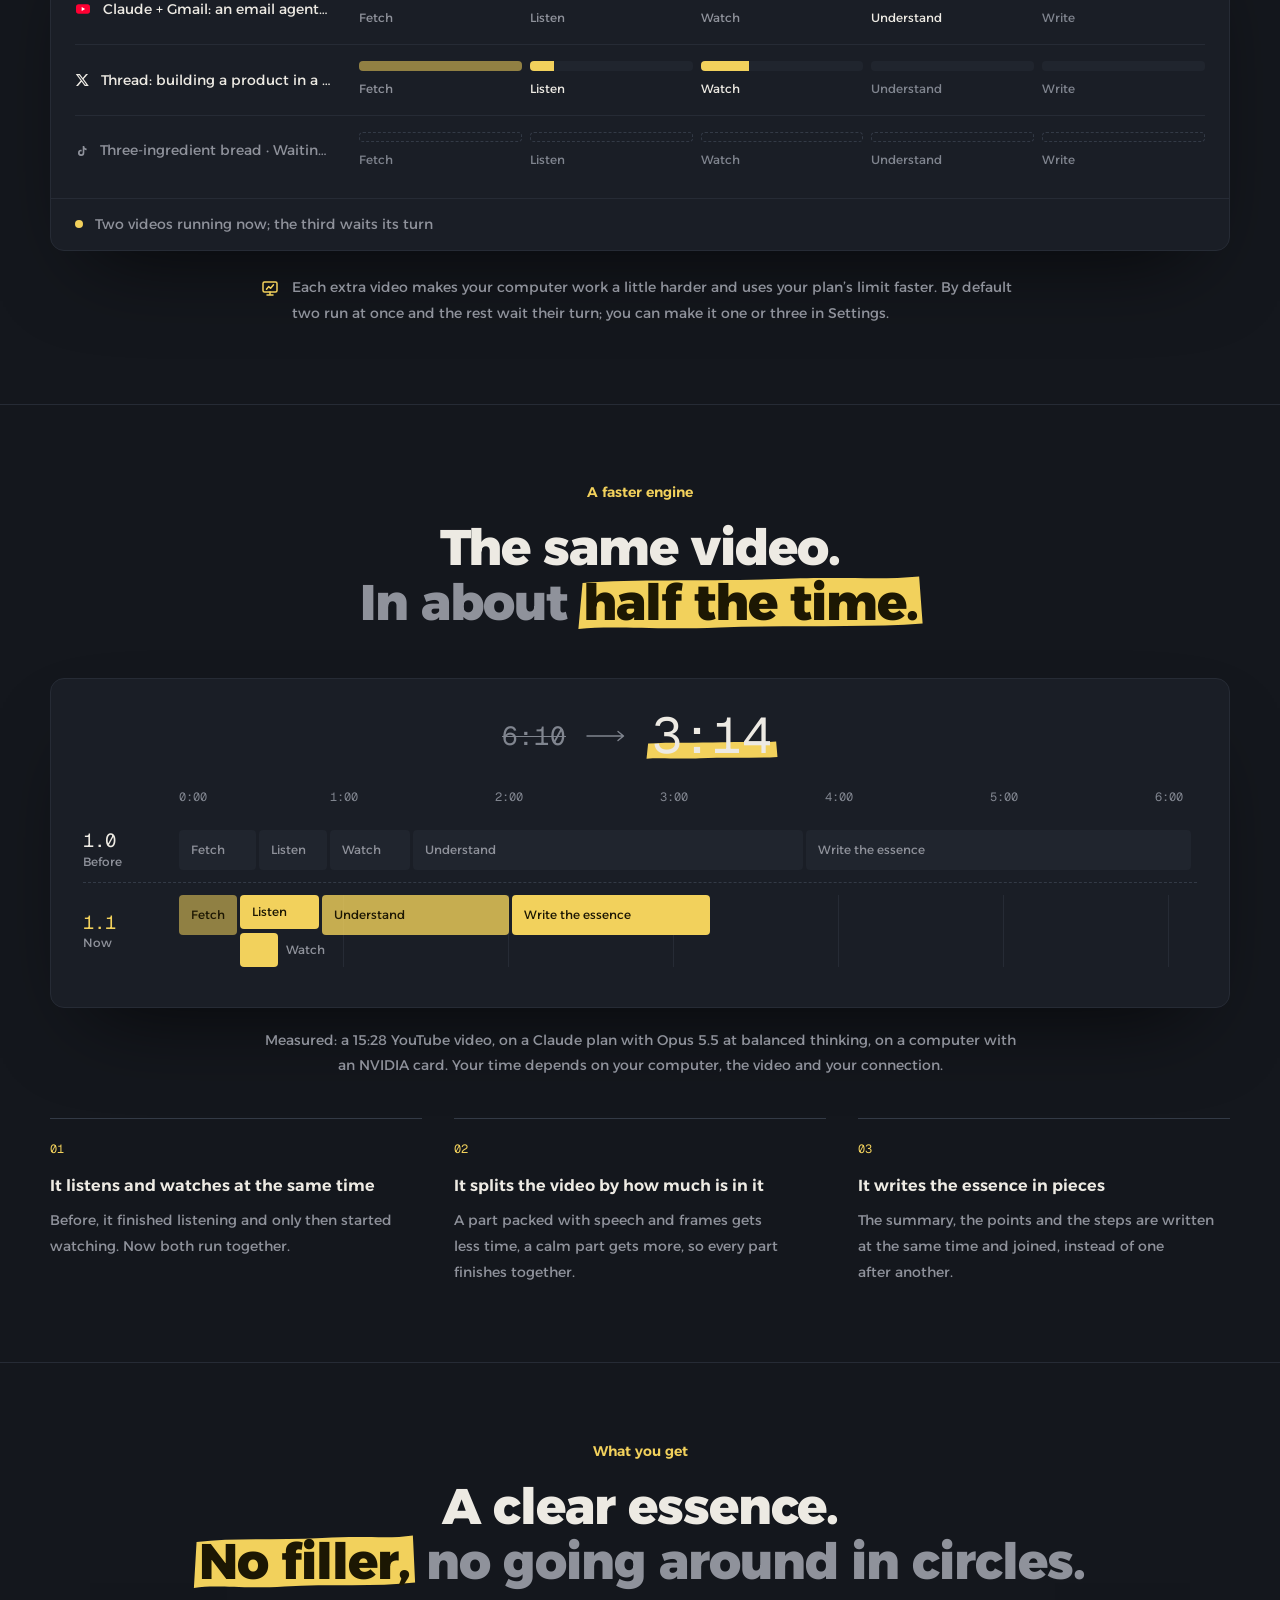
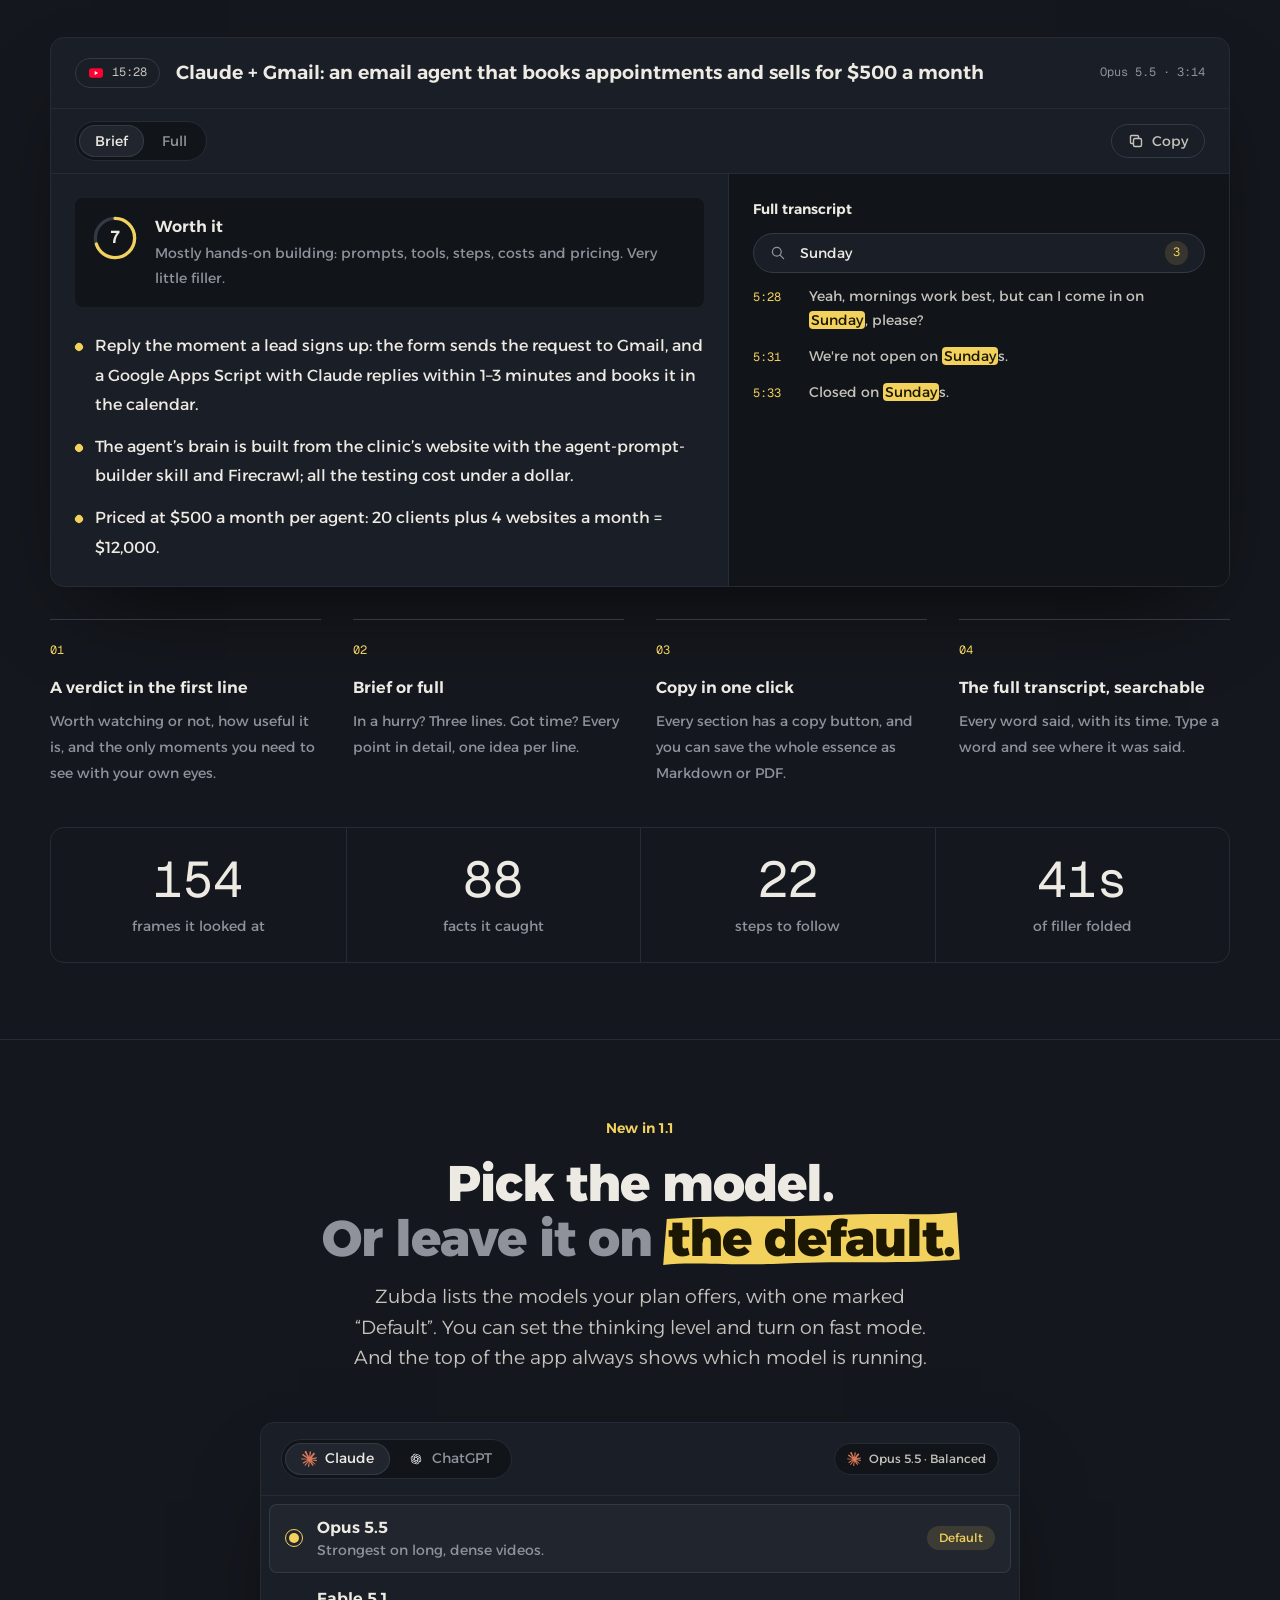
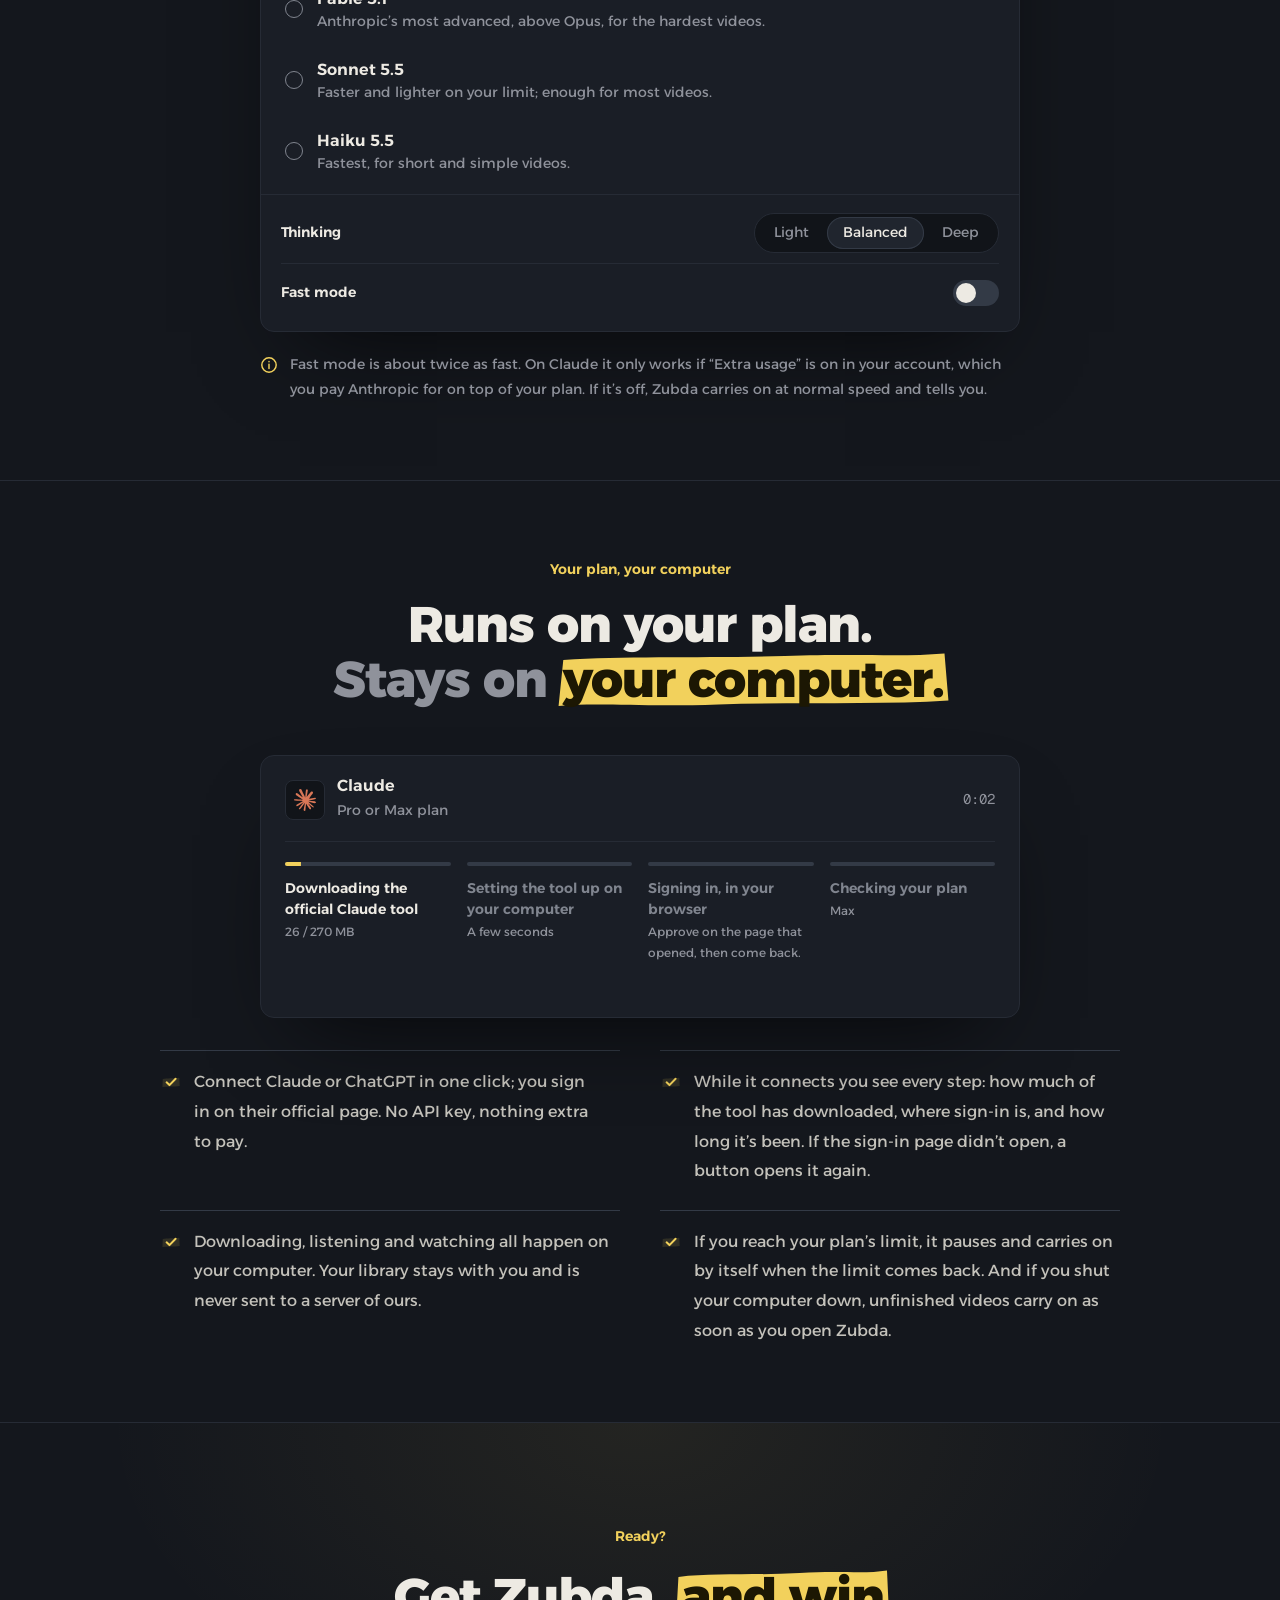
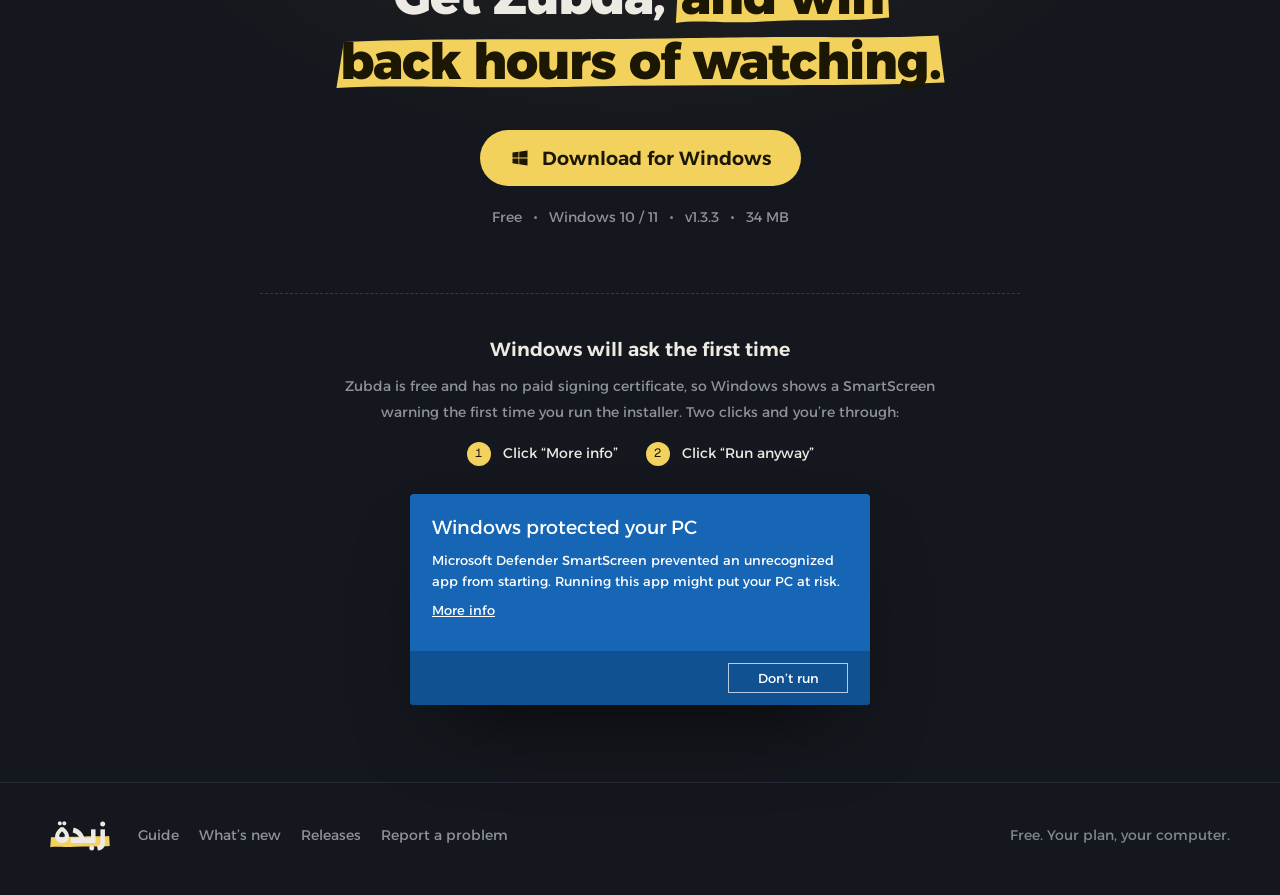
==== commit 8ca914f0: "Site: Site: Google Search Console ownership tag" ====
--- a/en/index.html
+++ b/en/index.html
@@ -8,6 +8,7 @@
   <title>Zubda — AI video summarizer for YouTube, X and TikTok</title>
   <meta name="description" content="Free Windows app that hears and sees a whole YouTube, X or TikTok video, gives its essence with timestamps and explains it visually, on ChatGPT or Claude.">
   <meta name="robots" content="index, follow, max-image-preview:large">
+  <meta name="google-site-verification" content="ageKuxoyqyGZByLKAbtSlzBnwXhqYNksD65QgOeIHk8">
   <link rel="canonical" href="https://abugiza.github.io/zubda/en/">
   <link rel="alternate" hreflang="ar" href="https://abugiza.github.io/zubda/">
   <link rel="alternate" hreflang="en" href="https://abugiza.github.io/zubda/en/">
@@ -31,8 +32,8 @@
   <meta name="twitter:image:alt" content="Zubda — don’t watch the video, read its essence">
   <script type="application/ld+json">{"@context":"https://schema.org","@graph":[{"@type":"WebSite","@id":"https://abugiza.github.io/zubda/#website","url":"https://abugiza.github.io/zubda/","name":"Zubda","alternateName":"زبدة","inLanguage":["ar","en"],"publisher":{"@id":"https://abugiza.github.io/zubda/#author"}},{"@type":"Person","@id":"https://abugiza.github.io/zubda/#author","name":"ABUGIZA","url":"https://github.com/ABUGIZA"},{"@type":"SoftwareApplication","@id":"https://abugiza.github.io/zubda/#app","name":"Zubda","alternateName":"زبدة","description":"Free Windows app that hears and sees a whole YouTube, X or TikTok video, gives its essence with timestamps and explains it visually, on ChatGPT or Claude.","url":"https://abugiza.github.io/zubda/en/","applicationCategory":"MultimediaApplication","applicationSubCategory":"Video summarizer","operatingSystem":"Windows 10, Windows 11","downloadUrl":"https://github.com/ABUGIZA/zubda/releases/latest/download/Zubda-Setup.exe","installUrl":"https://github.com/ABUGIZA/zubda/releases/latest/download/Zubda-Setup.exe","image":"https://abugiza.github.io/zubda/assets/og-en.png","screenshot":"https://abugiza.github.io/zubda/assets/og-en.png","inLanguage":["ar","en"],"featureList":["Summarizes YouTube, X, TikTok, Instagram and Vimeo videos, playlists, channels, and video or audio files","Hears and watches the whole video, reading what was on screen but never said: code, settings, numbers","The essence and key points, each with its timestamp and a link to that second of the video","«Explain it»: the video explained as if you’d watched it, each part drawn the way it reads best","The full transcript with timestamps, searchable","Ask a video or your whole library, answered with the minute","Several videos at once, each in its own tab","Save the essence as Markdown or PDF","Runs on your own ChatGPT (even free) or Claude account, no API key"],"softwareRequirements":"Windows 10 or 11 (64-bit), and a ChatGPT or Claude account","storageRequirements":"About 1.3 GB of engines (2.1 GB with an NVIDIA card)","isAccessibleForFree":true,"offers":{"@type":"Offer","price":"0","priceCurrency":"USD"},"releaseNotes":"https://abugiza.github.io/zubda/en/new.html","author":{"@id":"https://abugiza.github.io/zubda/#author"},"publisher":{"@id":"https://abugiza.github.io/zubda/#author"},"softwareVersion":"1.3.3","datePublished":"2026-10-26","fileSize":"35 MB"},{"@type":"WebPage","@id":"https://abugiza.github.io/zubda/en/#webpage","url":"https://abugiza.github.io/zubda/en/","name":"Zubda — AI video summarizer for YouTube, X and TikTok","description":"Free Windows app that hears and sees a whole YouTube, X or TikTok video, gives its essence with timestamps and explains it visually, on ChatGPT or Claude.","inLanguage":"en","isPartOf":{"@id":"https://abugiza.github.io/zubda/#website"},"about":{"@id":"https://abugiza.github.io/zubda/#app"},"primaryImageOfPage":{"@type":"ImageObject","url":"https://abugiza.github.io/zubda/assets/og-en.png","width":1200,"height":630},"dateModified":"2026-10-26"}]}</script>
   <link rel="icon" href="../assets/icon.svg" type="image/svg+xml">
-  <link rel="stylesheet" href="../assets/fonts.css?v=72e5a7d">
-  <link rel="stylesheet" href="../assets/site.css?v=72e5a7d">
+  <link rel="stylesheet" href="../assets/fonts.css?v=e5626e5">
+  <link rel="stylesheet" href="../assets/site.css?v=e5626e5">
 </head>
 <body data-page="home">
   <header class="nav" data-nav>
@@ -326,6 +327,6 @@
     </div>
   </footer>
 
-  <script type="module" src="../assets/site.js?v=72e5a7d"></script>
+  <script type="module" src="../assets/site.js?v=e5626e5"></script>
 </body>
 </html>
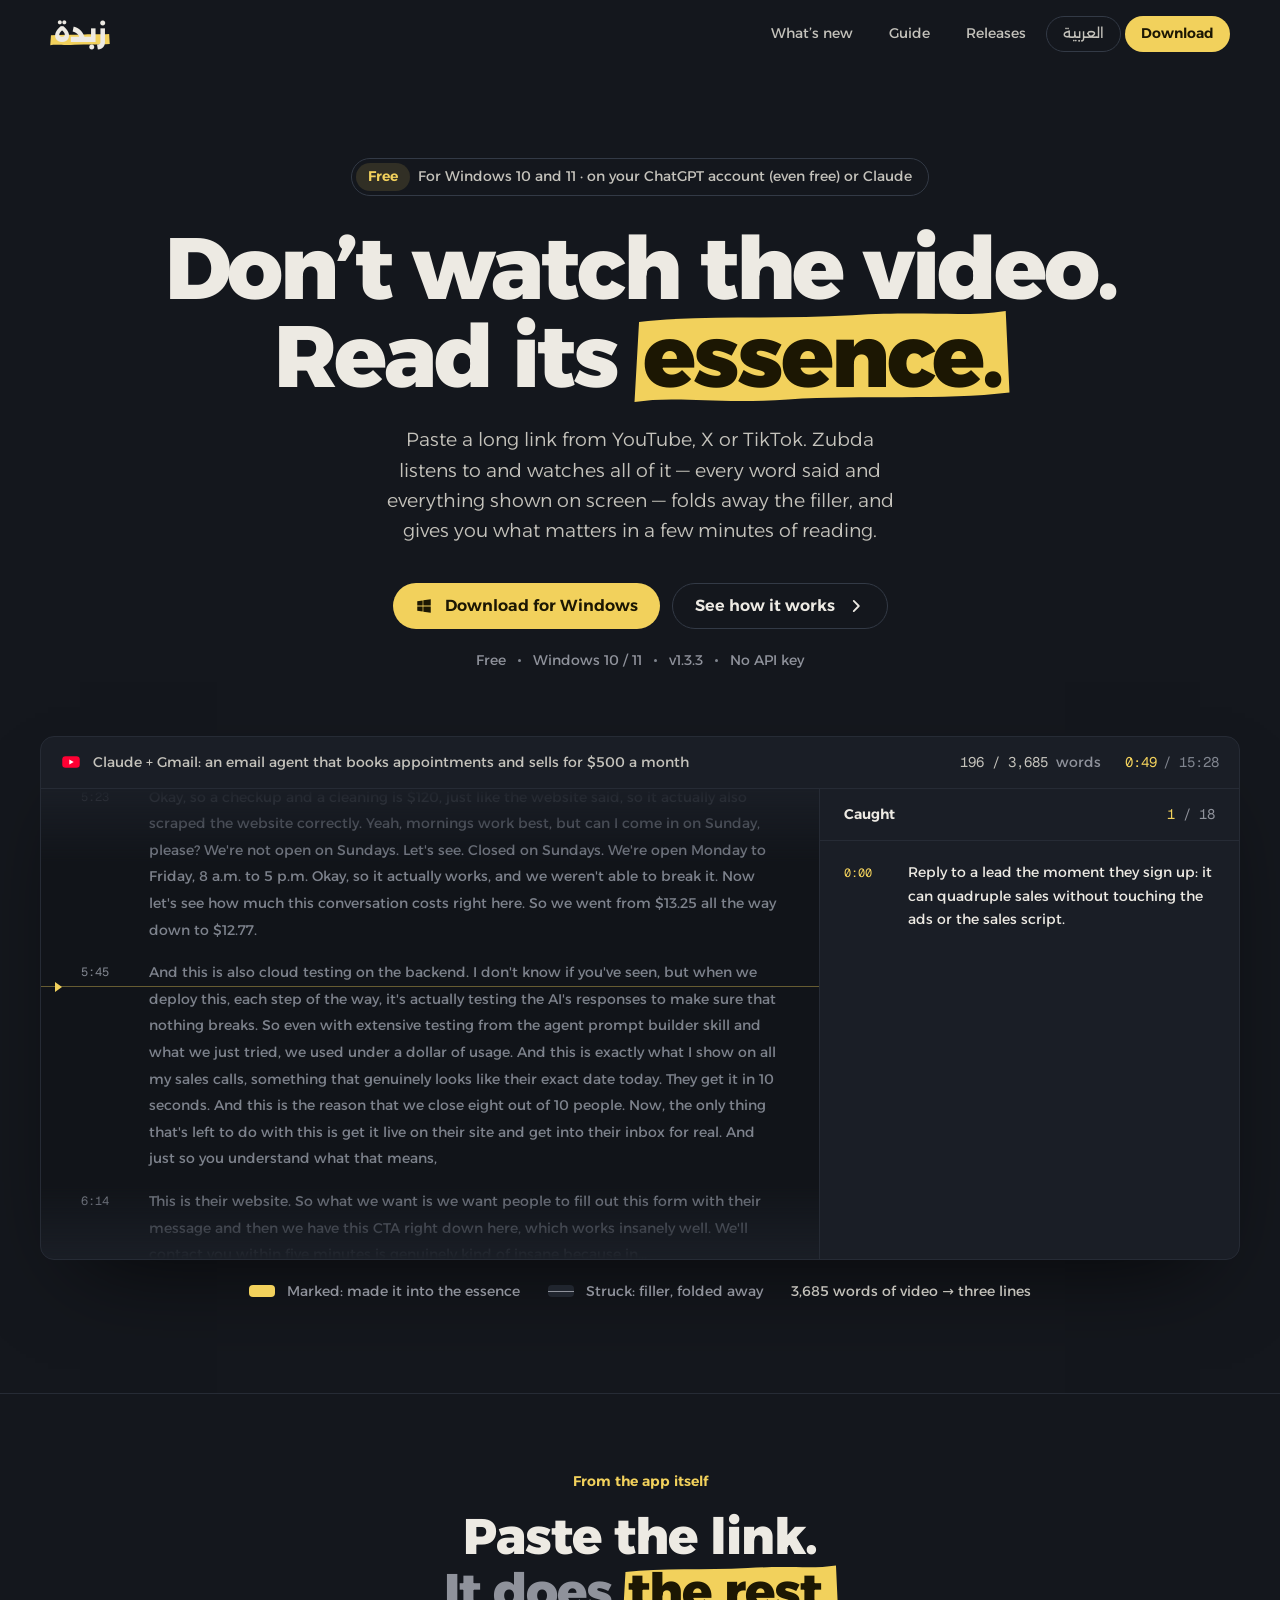
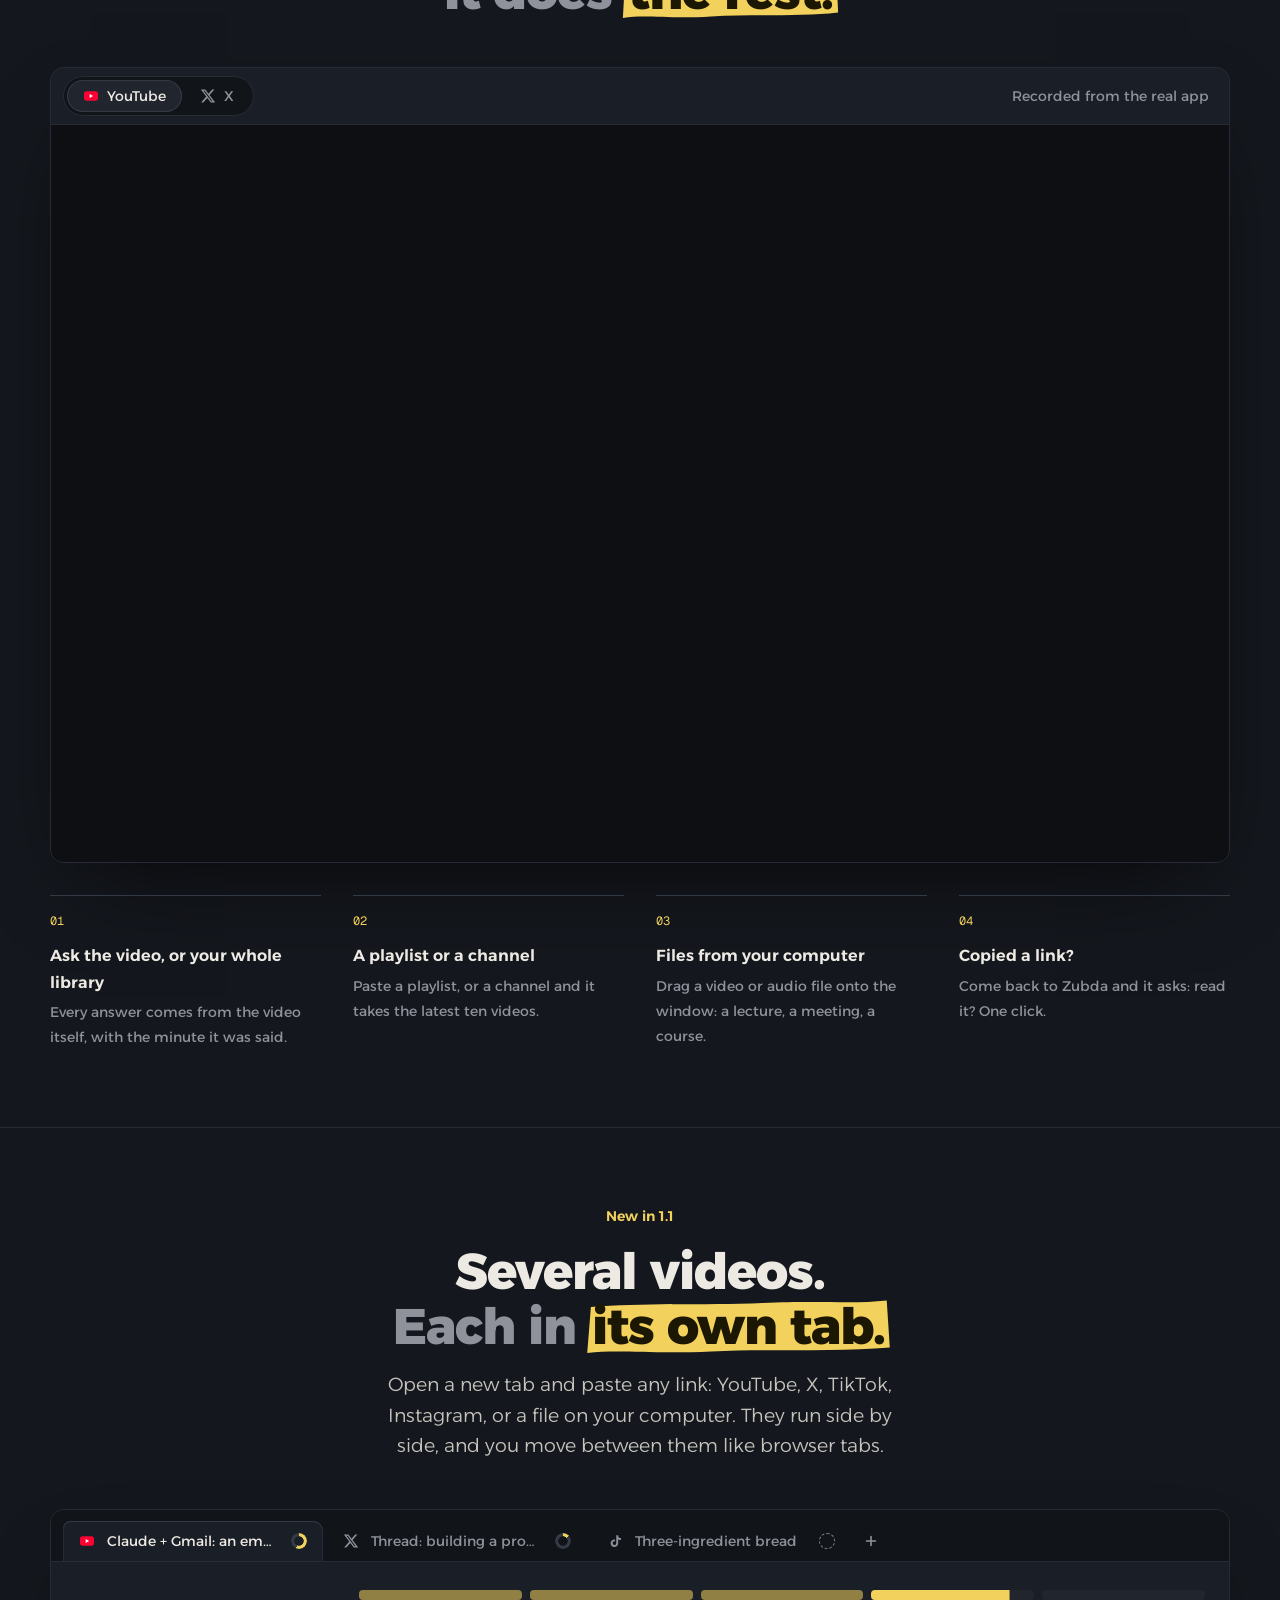
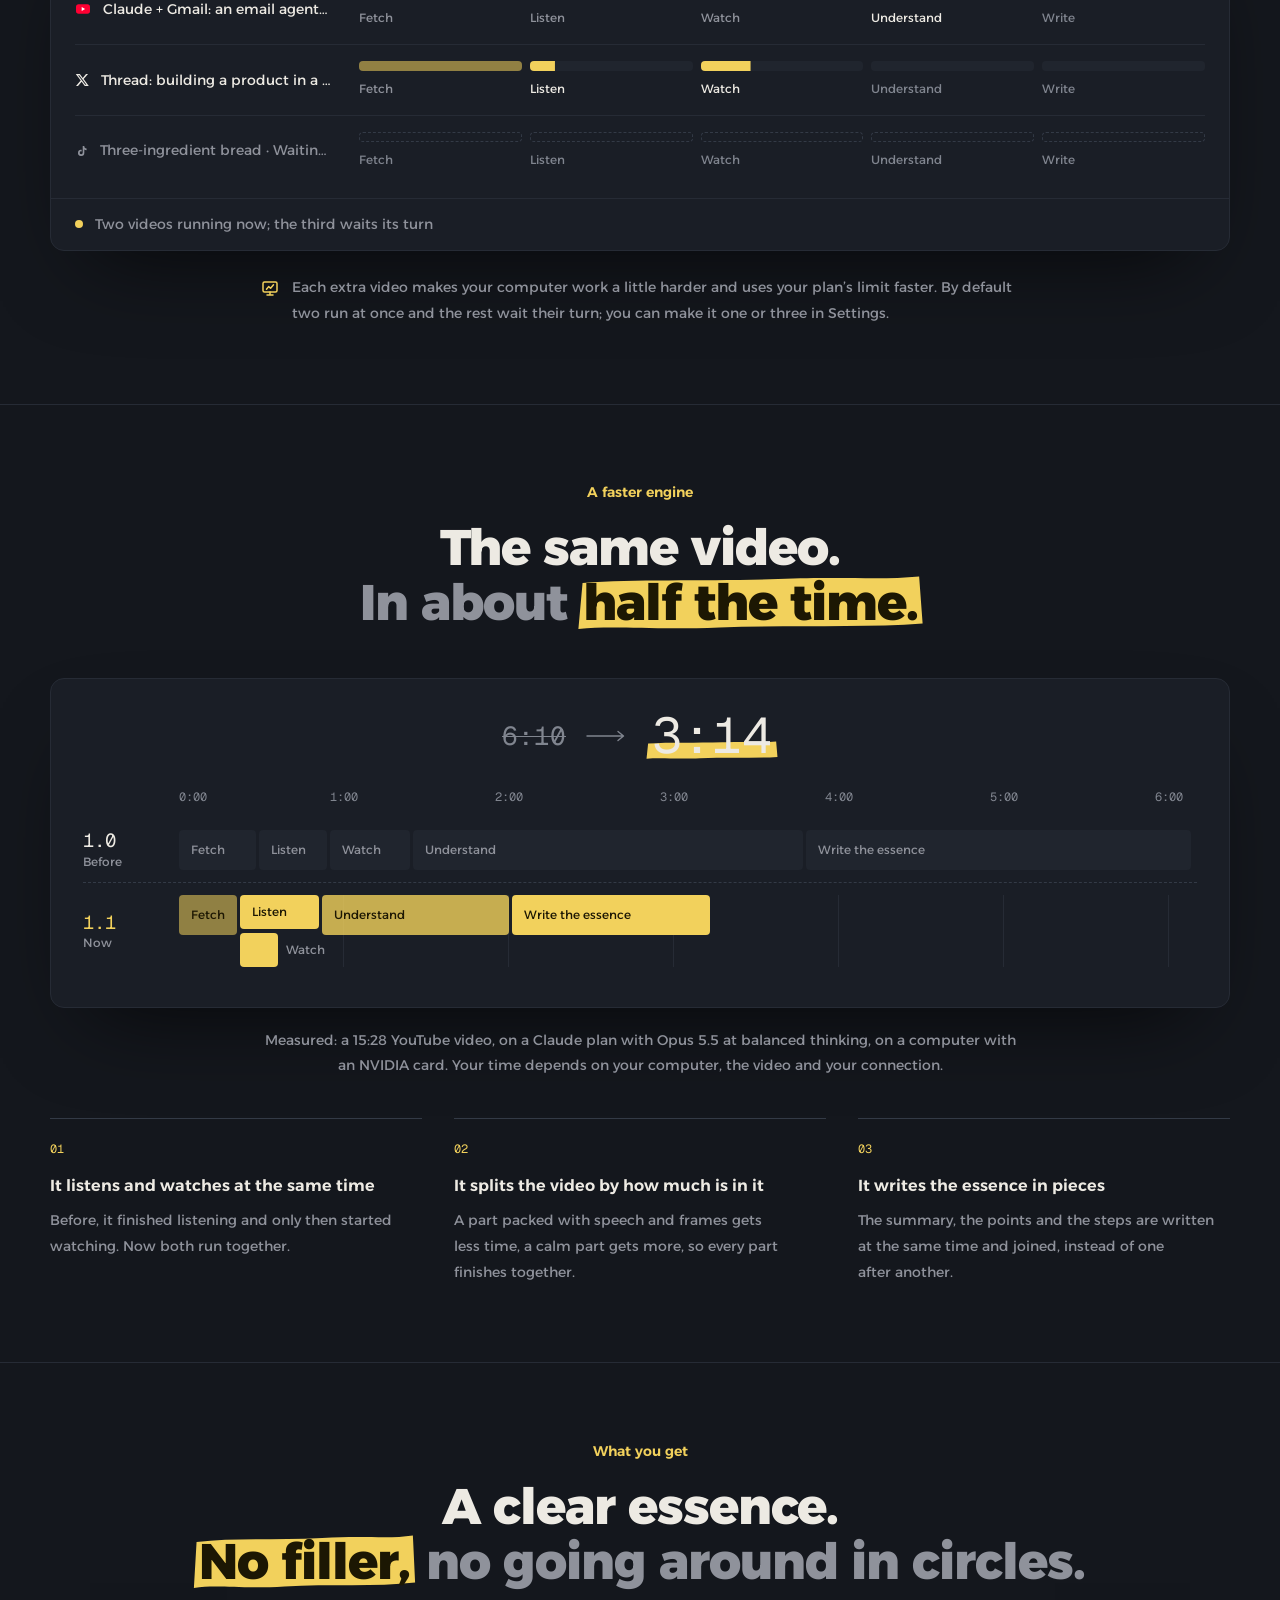
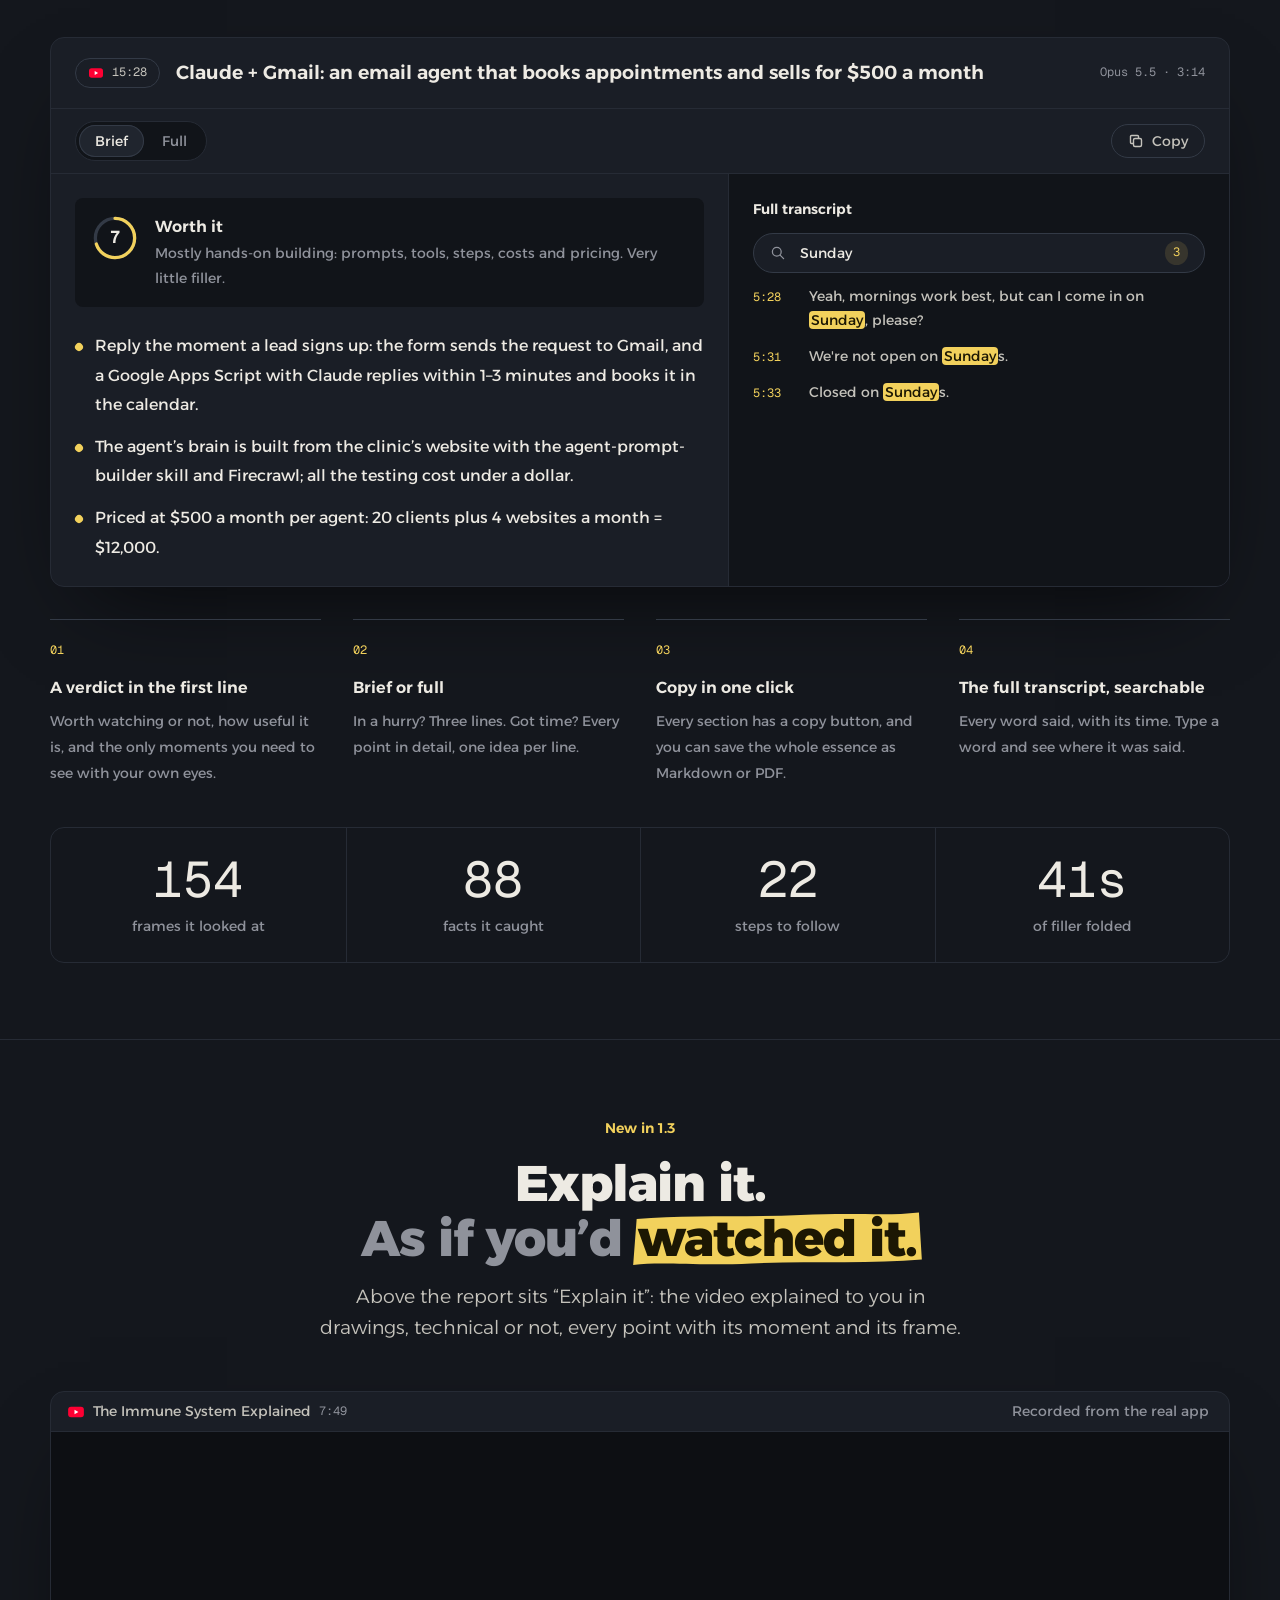
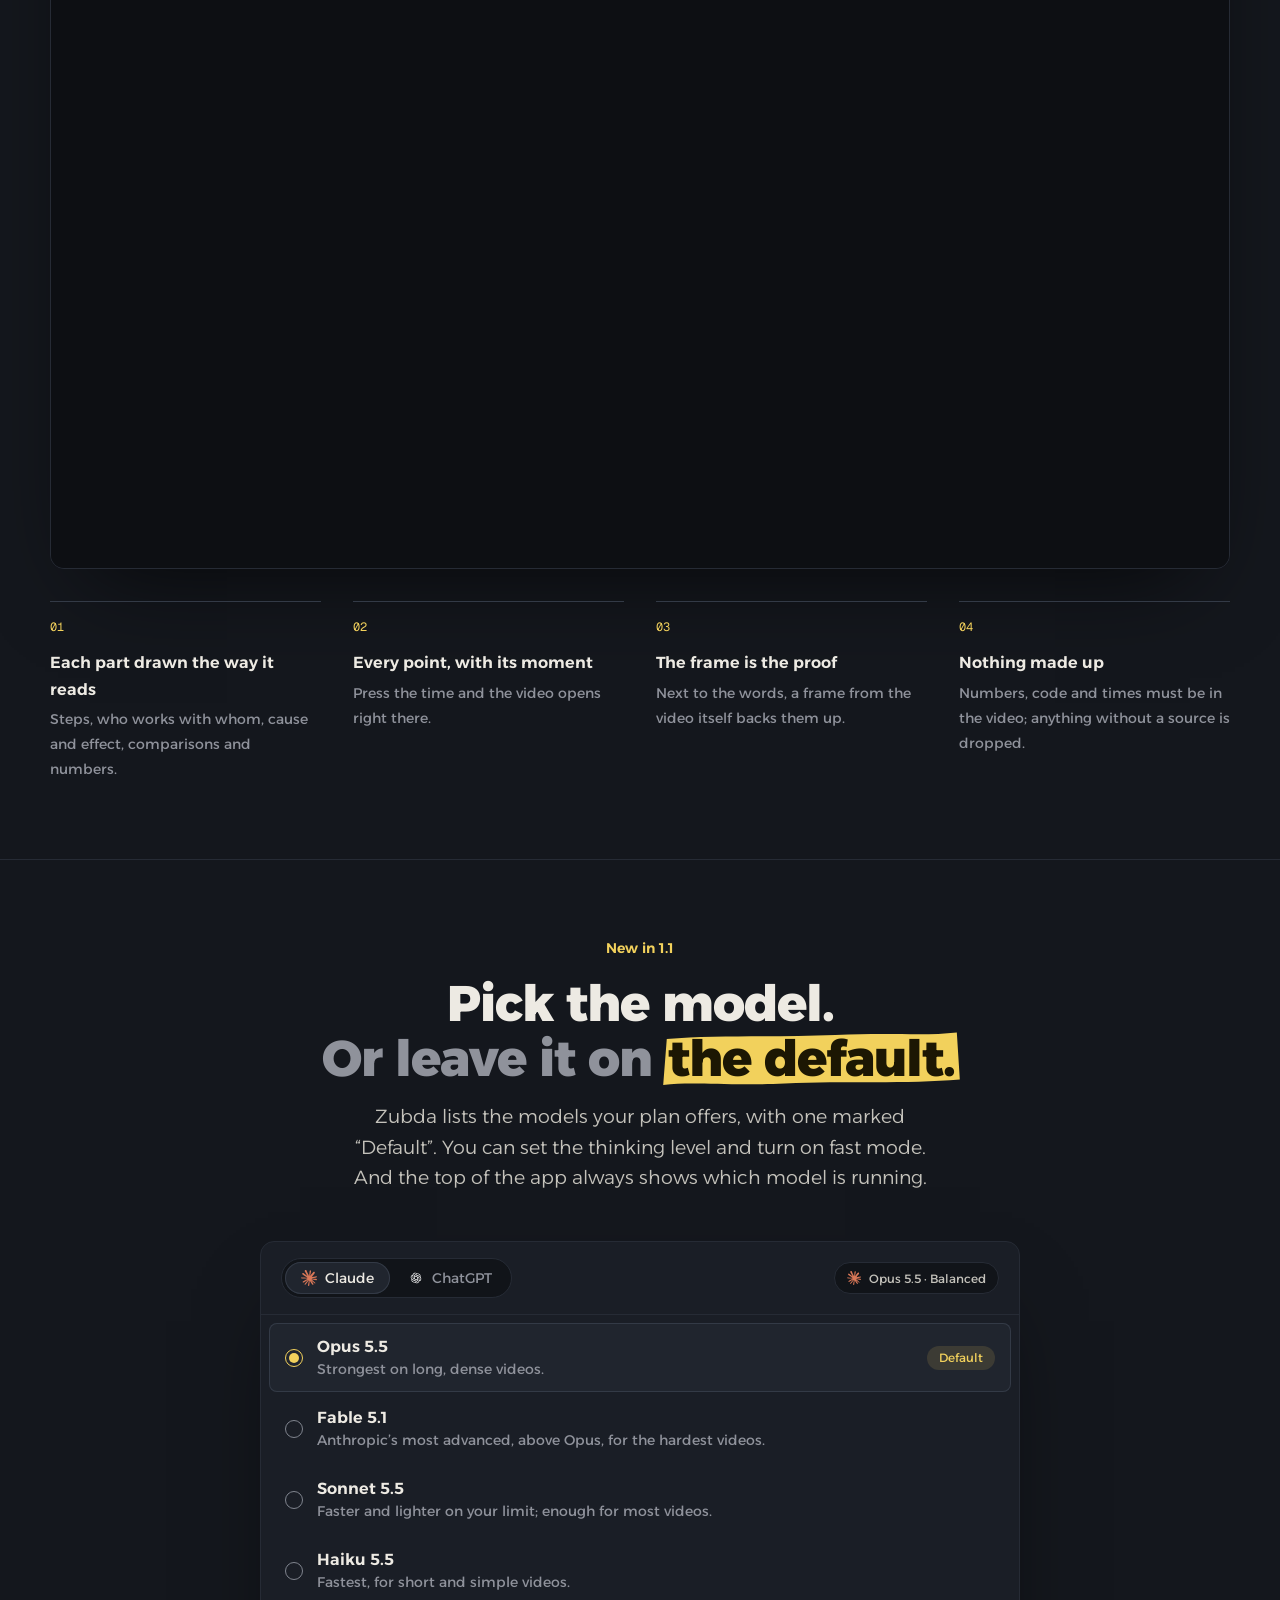
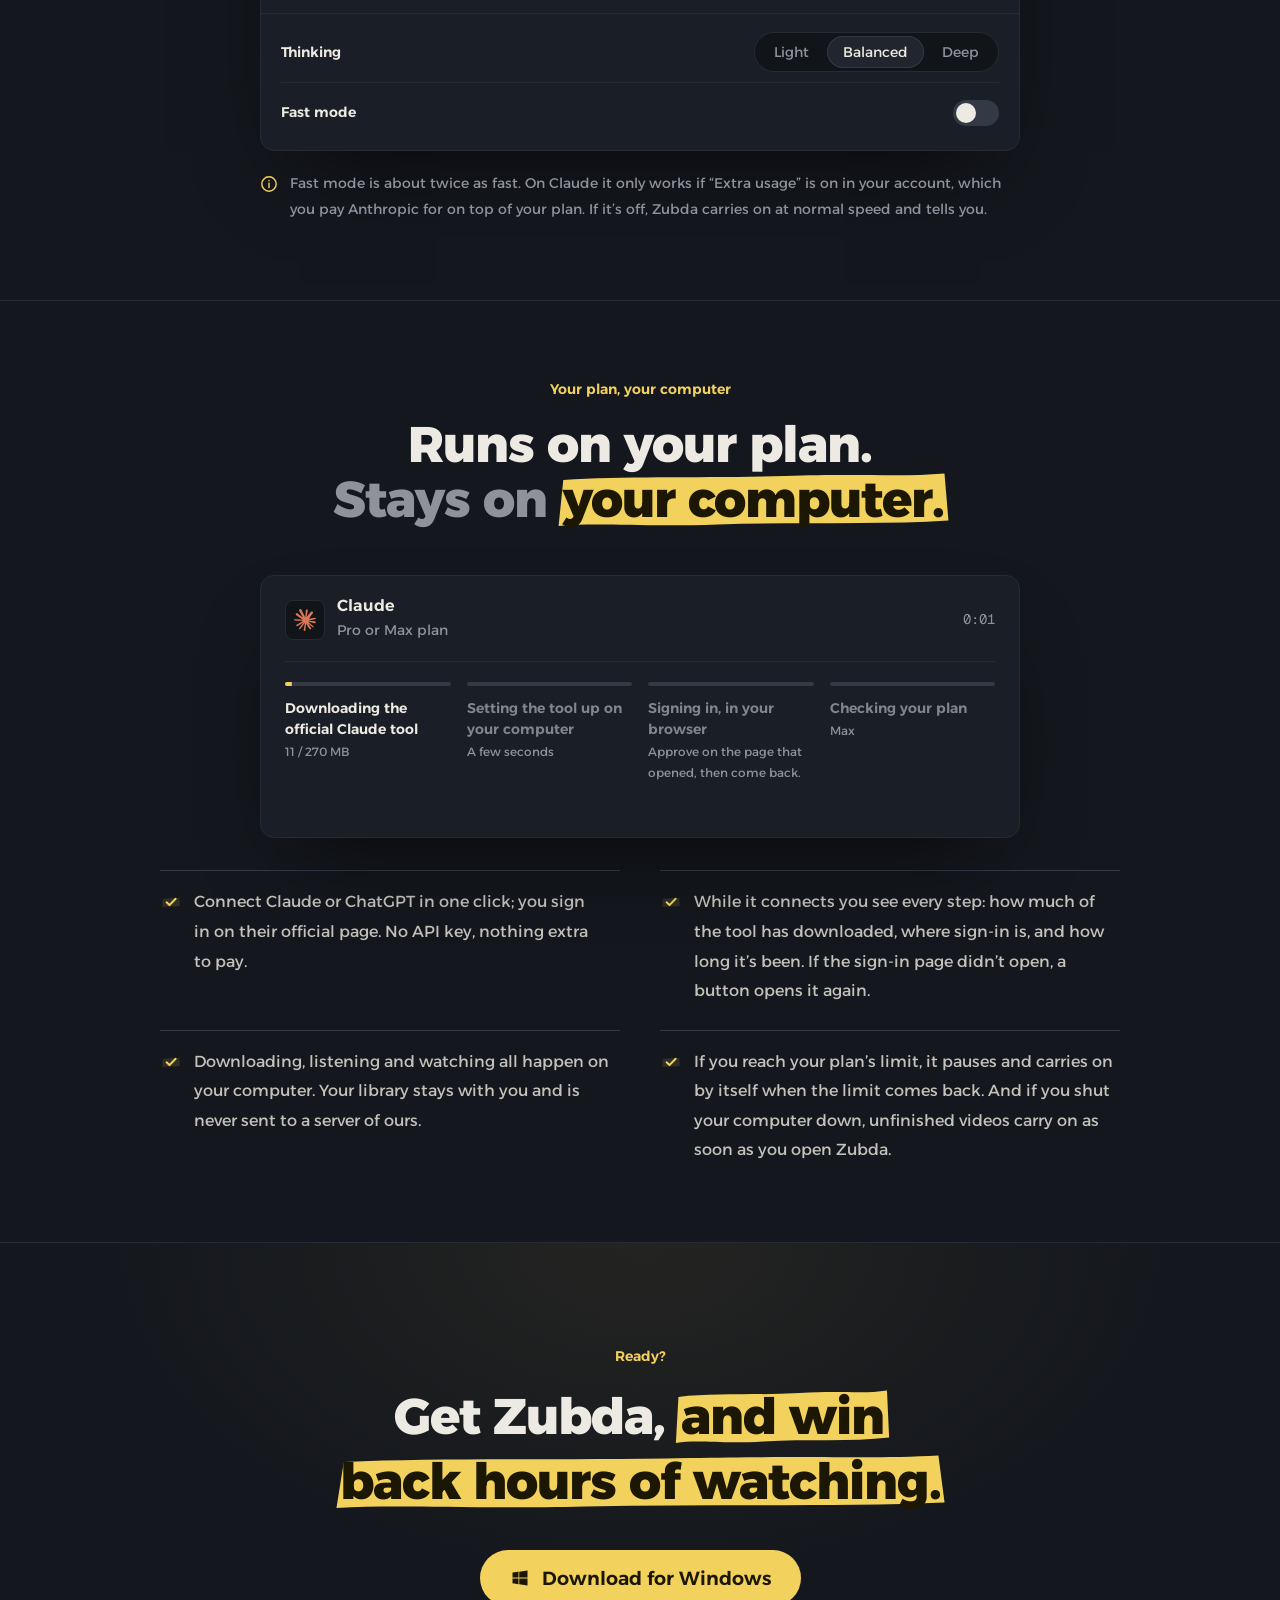
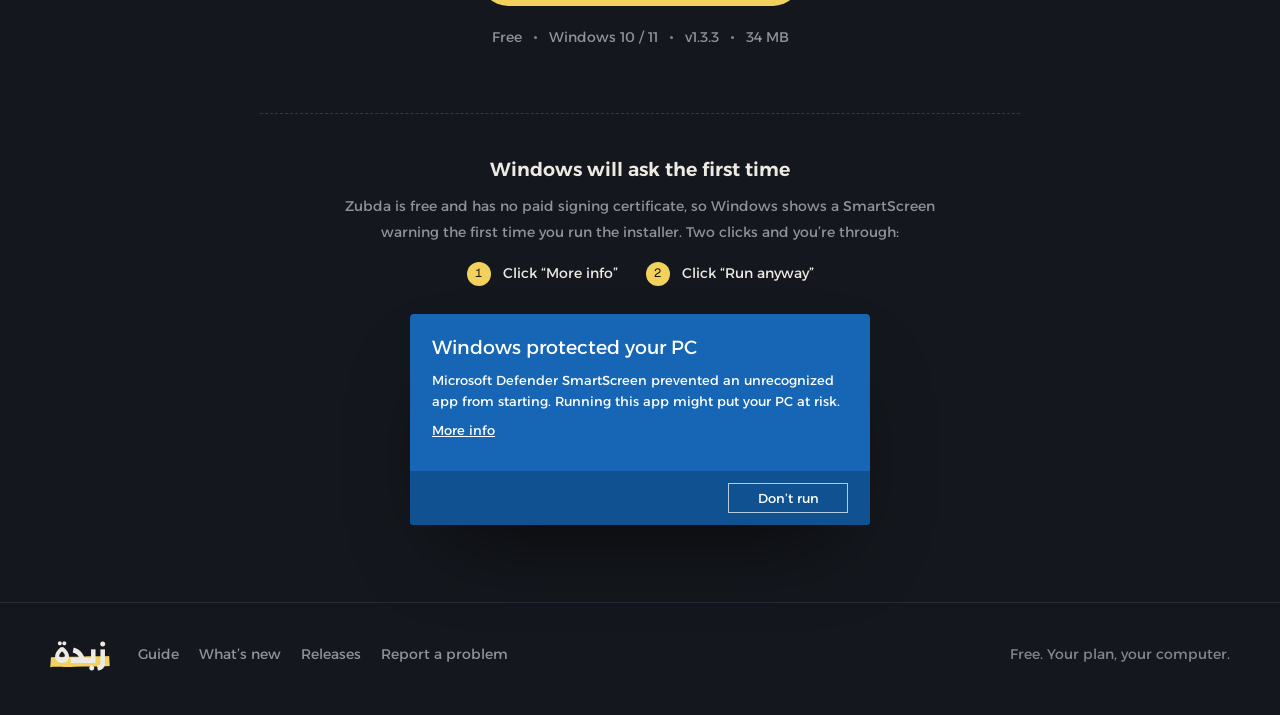
==== commit 6db2f7a9: "Site: Site: «Explain it» on the home page, the guide's eight settings sections, the language switch " ====
--- a/en/index.html
+++ b/en/index.html
@@ -32,8 +32,8 @@
   <meta name="twitter:image:alt" content="Zubda — don’t watch the video, read its essence">
   <script type="application/ld+json">{"@context":"https://schema.org","@graph":[{"@type":"WebSite","@id":"https://abugiza.github.io/zubda/#website","url":"https://abugiza.github.io/zubda/","name":"Zubda","alternateName":"زبدة","inLanguage":["ar","en"],"publisher":{"@id":"https://abugiza.github.io/zubda/#author"}},{"@type":"Person","@id":"https://abugiza.github.io/zubda/#author","name":"ABUGIZA","url":"https://github.com/ABUGIZA"},{"@type":"SoftwareApplication","@id":"https://abugiza.github.io/zubda/#app","name":"Zubda","alternateName":"زبدة","description":"Free Windows app that hears and sees a whole YouTube, X or TikTok video, gives its essence with timestamps and explains it visually, on ChatGPT or Claude.","url":"https://abugiza.github.io/zubda/en/","applicationCategory":"MultimediaApplication","applicationSubCategory":"Video summarizer","operatingSystem":"Windows 10, Windows 11","downloadUrl":"https://github.com/ABUGIZA/zubda/releases/latest/download/Zubda-Setup.exe","installUrl":"https://github.com/ABUGIZA/zubda/releases/latest/download/Zubda-Setup.exe","image":"https://abugiza.github.io/zubda/assets/og-en.png","screenshot":"https://abugiza.github.io/zubda/assets/og-en.png","inLanguage":["ar","en"],"featureList":["Summarizes YouTube, X, TikTok, Instagram and Vimeo videos, playlists, channels, and video or audio files","Hears and watches the whole video, reading what was on screen but never said: code, settings, numbers","The essence and key points, each with its timestamp and a link to that second of the video","«Explain it»: the video explained as if you’d watched it, each part drawn the way it reads best","The full transcript with timestamps, searchable","Ask a video or your whole library, answered with the minute","Several videos at once, each in its own tab","Save the essence as Markdown or PDF","Runs on your own ChatGPT (even free) or Claude account, no API key"],"softwareRequirements":"Windows 10 or 11 (64-bit), and a ChatGPT or Claude account","storageRequirements":"About 1.3 GB of engines (2.1 GB with an NVIDIA card)","isAccessibleForFree":true,"offers":{"@type":"Offer","price":"0","priceCurrency":"USD"},"releaseNotes":"https://abugiza.github.io/zubda/en/new.html","author":{"@id":"https://abugiza.github.io/zubda/#author"},"publisher":{"@id":"https://abugiza.github.io/zubda/#author"},"softwareVersion":"1.3.3","datePublished":"2026-10-26","fileSize":"35 MB"},{"@type":"WebPage","@id":"https://abugiza.github.io/zubda/en/#webpage","url":"https://abugiza.github.io/zubda/en/","name":"Zubda — AI video summarizer for YouTube, X and TikTok","description":"Free Windows app that hears and sees a whole YouTube, X or TikTok video, gives its essence with timestamps and explains it visually, on ChatGPT or Claude.","inLanguage":"en","isPartOf":{"@id":"https://abugiza.github.io/zubda/#website"},"about":{"@id":"https://abugiza.github.io/zubda/#app"},"primaryImageOfPage":{"@type":"ImageObject","url":"https://abugiza.github.io/zubda/assets/og-en.png","width":1200,"height":630},"dateModified":"2026-10-26"}]}</script>
   <link rel="icon" href="../assets/icon.svg" type="image/svg+xml">
-  <link rel="stylesheet" href="../assets/fonts.css?v=e5626e5">
-  <link rel="stylesheet" href="../assets/site.css?v=e5626e5">
+  <link rel="stylesheet" href="../assets/fonts.css?v=24ac0d8">
+  <link rel="stylesheet" href="../assets/site.css?v=24ac0d8">
 </head>
 <body data-page="home">
   <header class="nav" data-nav>
@@ -237,6 +237,29 @@
       </div>
     </section>
 
+    <section class="sec" id="explain">
+      <div class="wrap">
+        <div class="head rv">
+          <span class="eyebrow" data-t="xp_eye">New in 1.3</span>
+          <h2><span data-t="xp_h1">Explain it.</span> <span class="soft" data-t="xp_h2" data-html>As if you’d <em class="hl">watched it.</em></span></h2>
+          <p class="lede" data-t="xp_p">Above the report sits “Explain it”: the video explained to you in drawings, technical or not, every point with its moment and its frame.</p>
+        </div>
+        <div class="player rv">
+          <div class="player-bar">
+            <span class="xp-src"><svg viewBox="0 0 24 24" aria-hidden="true"><rect x="1.5" y="5" width="21" height="14" rx="4" fill="#FF0033"/><path d="M10 9v6l5.2-3Z" fill="#fff"/></svg><span data-t="xp_src">The Immune System Explained</span><span class="mono" dir="ltr">7:49</span></span>
+            <span class="note"><span data-t="clip_note">Recorded from the real app</span></span>
+          </div>
+          <div class="screen"><video data-demo="explain" autoplay muted loop playsinline disablepictureinpicture preload="none"></video></div>
+        </div>
+        <ul class="caps rv">
+          <li><span class="n mono">01</span><b data-t="xc1_h">Each part drawn the way it reads</b><span data-t="xc1_p">Steps, who works with whom, cause and effect, comparisons and numbers.</span></li>
+          <li><span class="n mono">02</span><b data-t="xc2_h">Every point, with its moment</b><span data-t="xc2_p">Press the time and the video opens right there.</span></li>
+          <li><span class="n mono">03</span><b data-t="xc3_h">The frame is the proof</b><span data-t="xc3_p">Next to the words, a frame from the video itself backs them up.</span></li>
+          <li><span class="n mono">04</span><b data-t="xc4_h">Nothing made up</b><span data-t="xc4_p">Numbers, code and times must be in the video; anything without a source is dropped.</span></li>
+        </ul>
+      </div>
+    </section>
+
     <section class="sec" id="models">
       <div class="wrap">
         <div class="head rv">
@@ -327,6 +350,6 @@
     </div>
   </footer>
 
-  <script type="module" src="../assets/site.js?v=e5626e5"></script>
+  <script type="module" src="../assets/site.js?v=24ac0d8"></script>
 </body>
 </html>
--- a/assets/site.css
+++ b/assets/site.css
@@ -165,6 +165,9 @@
 .player-bar { display: flex; justify-content: space-between; align-items: center; gap: 12px; padding: 8px 12px; border-bottom: 1px solid var(--line); }
 .note { display: inline-flex; align-items: center; gap: 12px; padding-inline-end: 8px; font-size: var(--t-s); color: var(--ink-3); }
 .note b { height: 24px; padding: 0 8px; display: inline-flex; align-items: center; border-radius: var(--r0); background: var(--butter-wash); color: var(--butter); font-weight: 400; font-size: var(--t-xs); }
+.xp-src { display: inline-flex; align-items: center; gap: 8px; min-width: 0; padding-inline-start: 4px; font-size: var(--t-s); color: var(--ink-2); white-space: nowrap; }
+.xp-src svg { width: 18px; height: 18px; flex: none; }
+.xp-src .mono { color: var(--ink-3); font-size: var(--t-xs); }
 .screen { background: #0d0f13; aspect-ratio: 16 / 10; }
 .screen video { width: 100%; height: 100%; object-fit: contain; }
 .caps { list-style: none; margin: 32px 0 0; padding: 0; display: grid; grid-template-columns: repeat(4, minmax(0, 1fr)); gap: 0 32px; }
@@ -451,7 +454,7 @@
   .rd-final { padding: 20px 16px; }
   .rd-notes li { grid-template-columns: 44px minmax(0, 1fr); }
   .player-bar { flex-direction: column; align-items: stretch; }
-  .player-bar .seg { align-self: center; }
+  .player-bar .seg, .player-bar .xp-src { align-self: center; }
   .note { justify-content: center; }
   .caps, .marks { grid-template-columns: 1fr; gap: 20px; }
   .win-tabs { padding: 0 6px; overflow: hidden; }
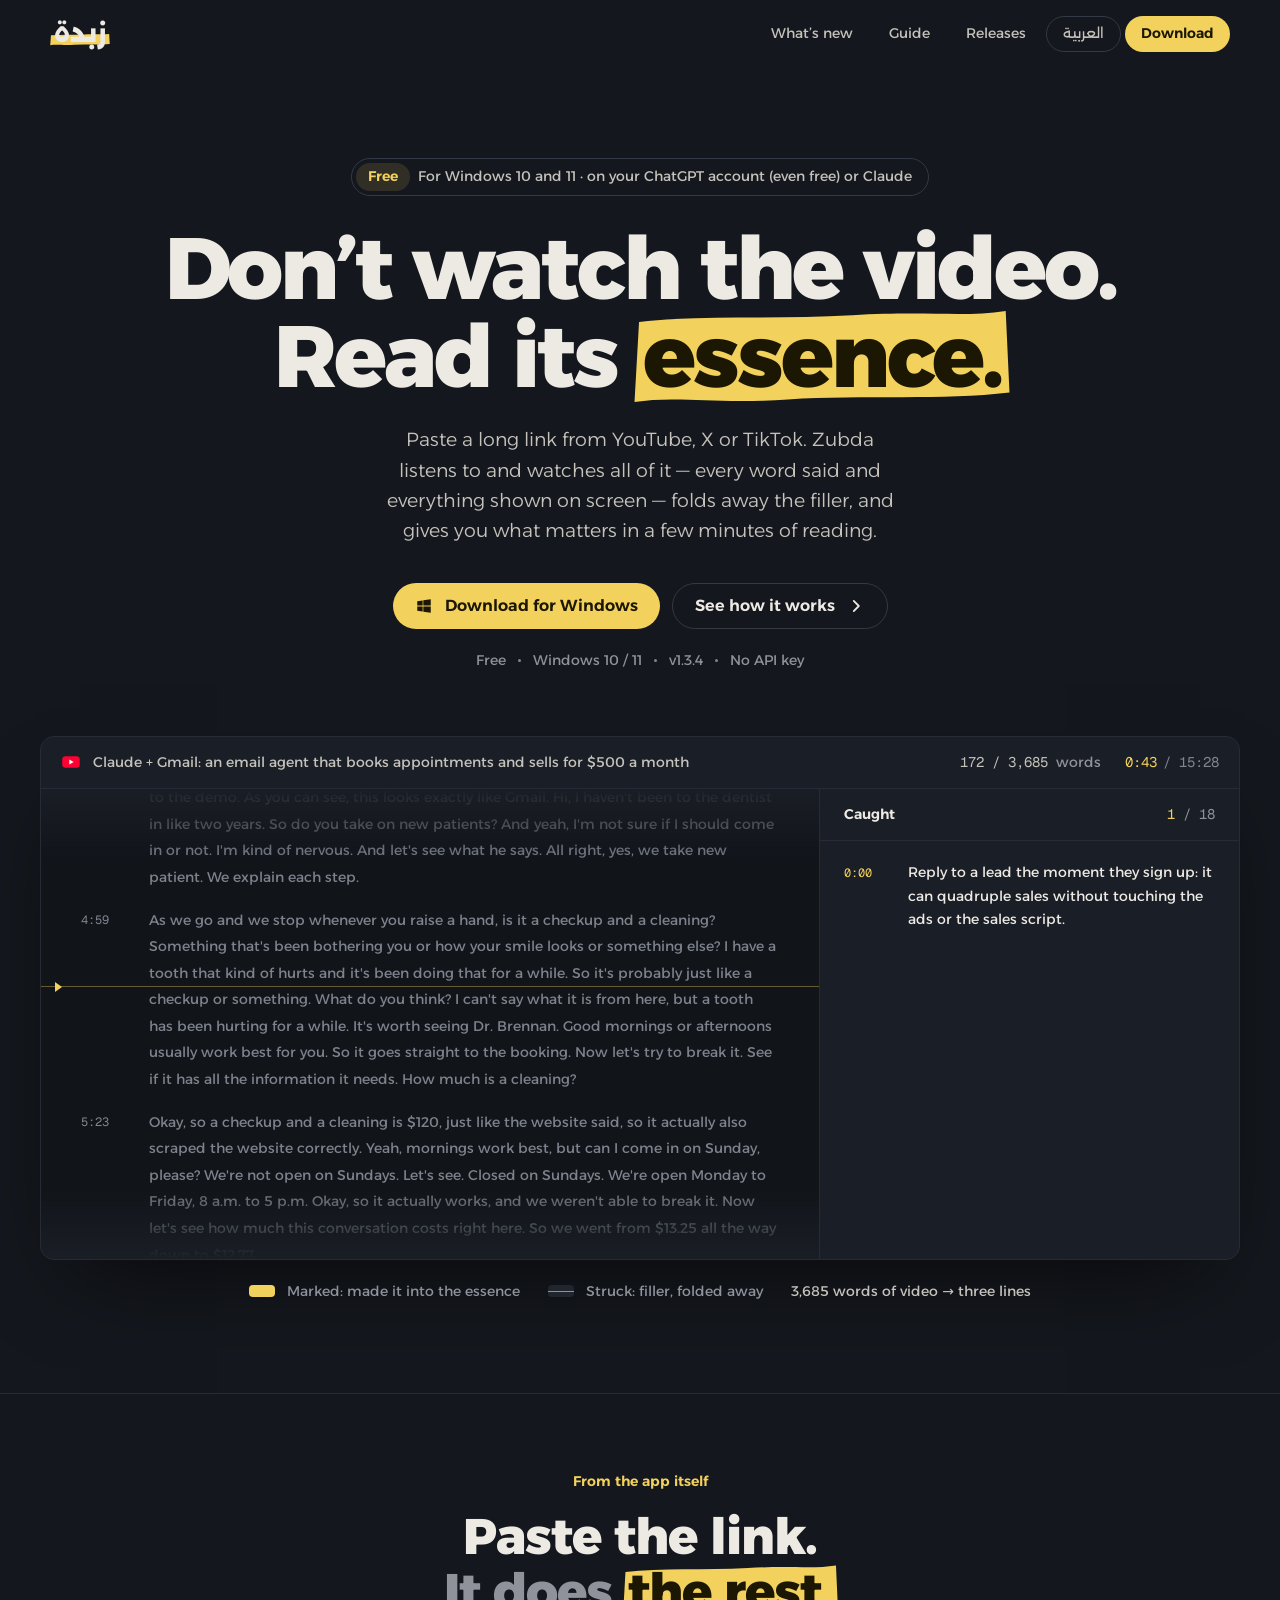
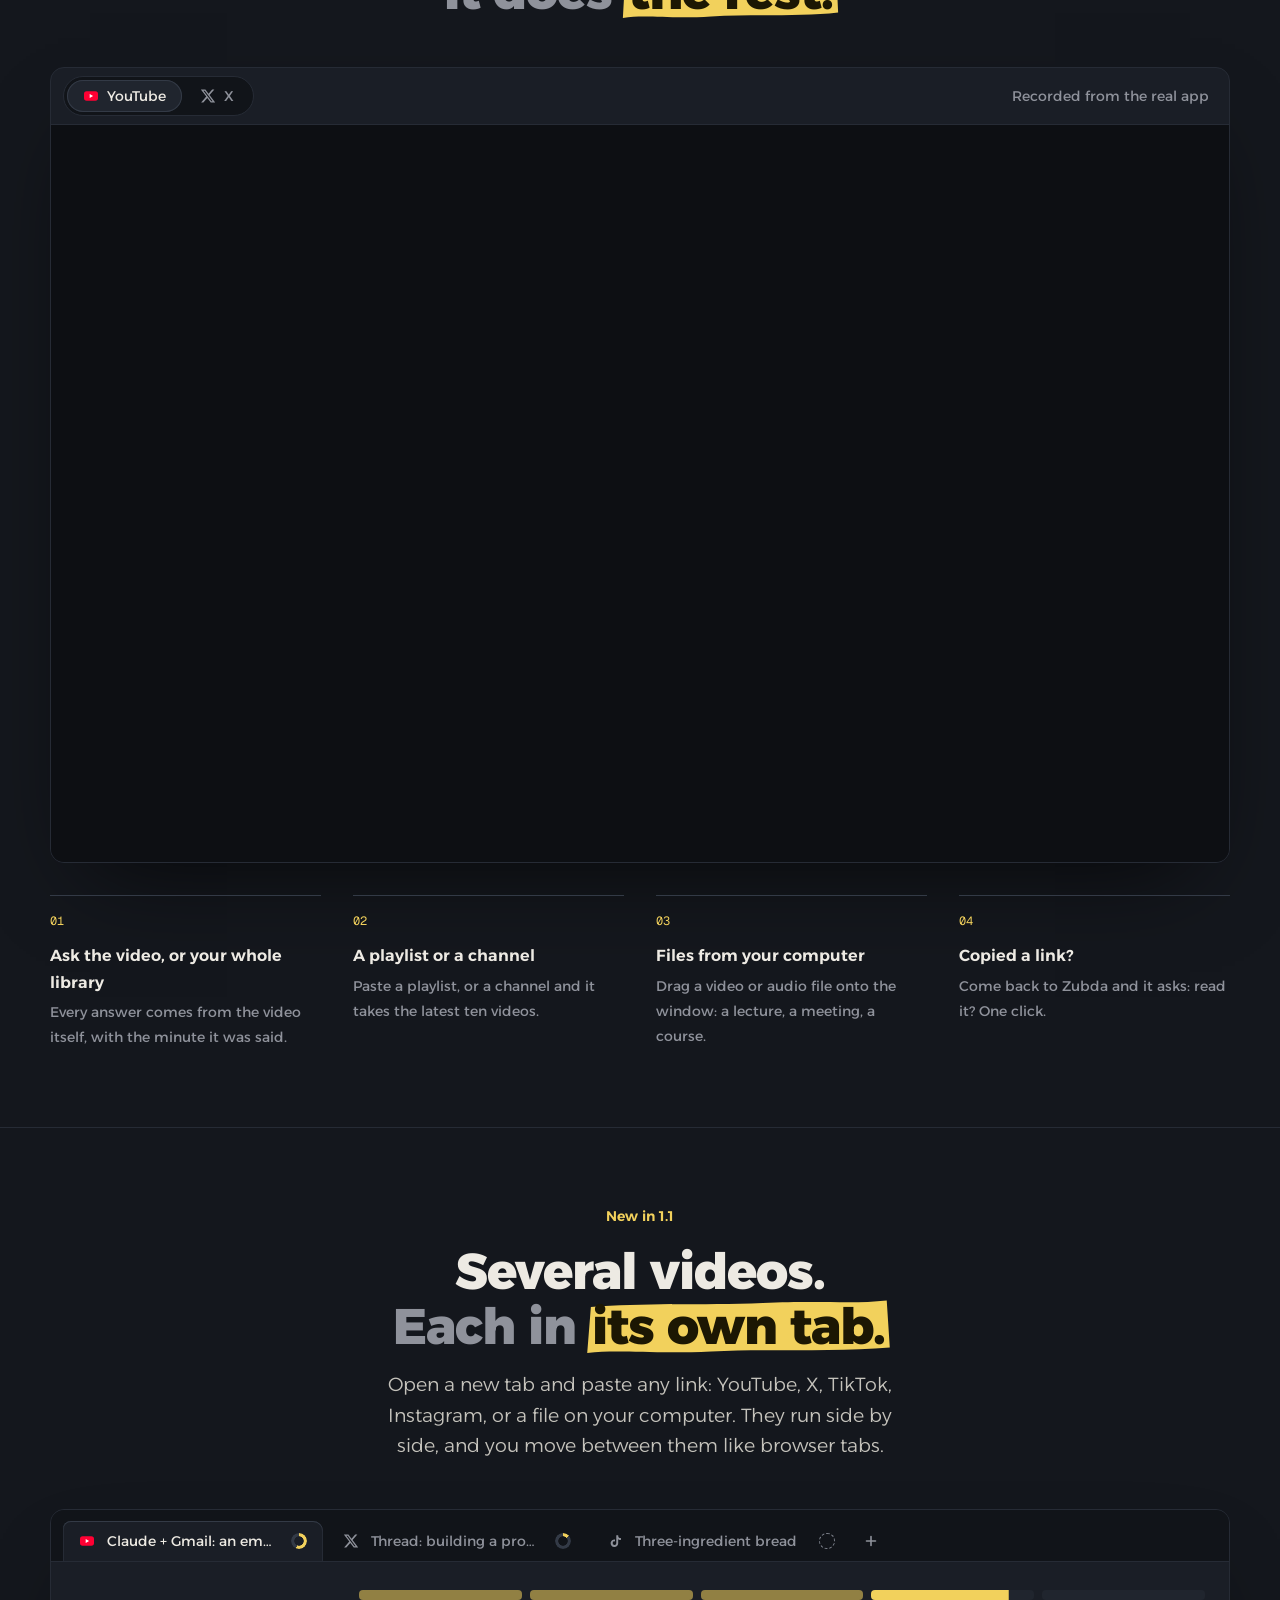
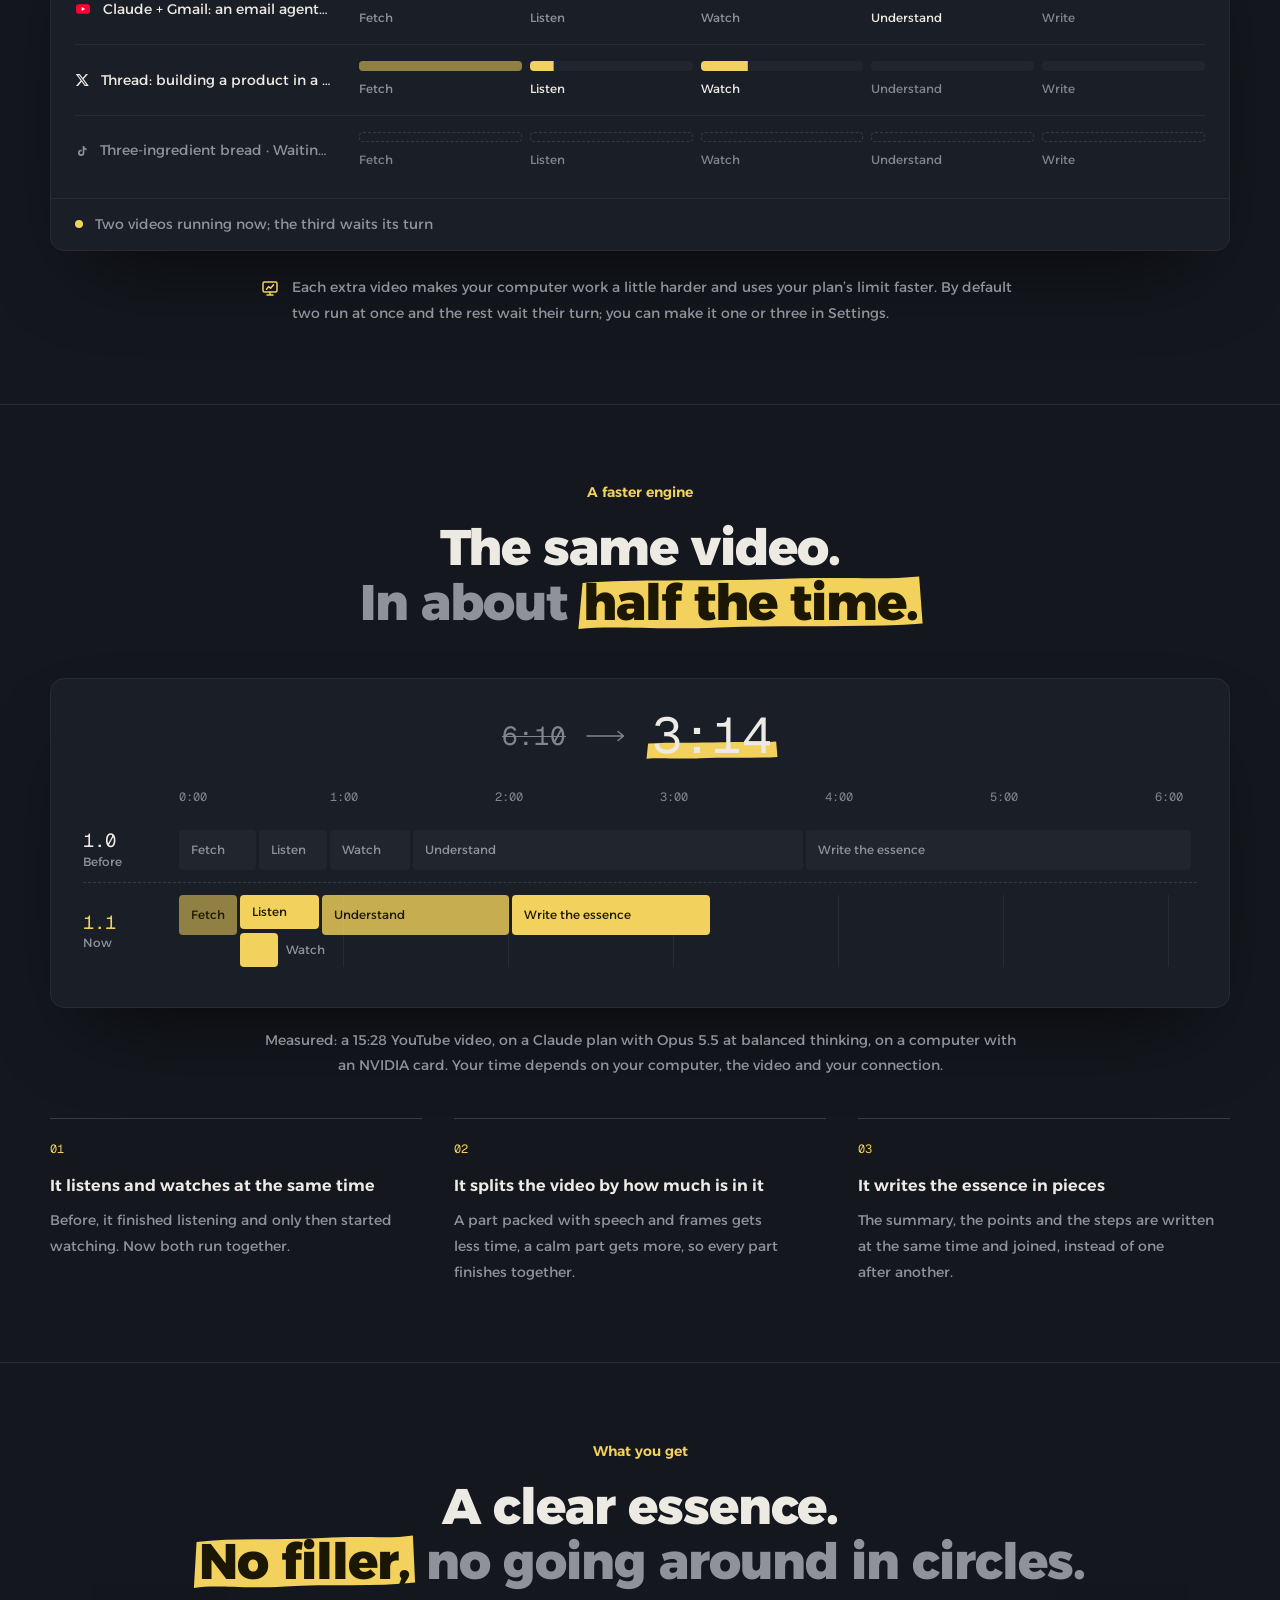
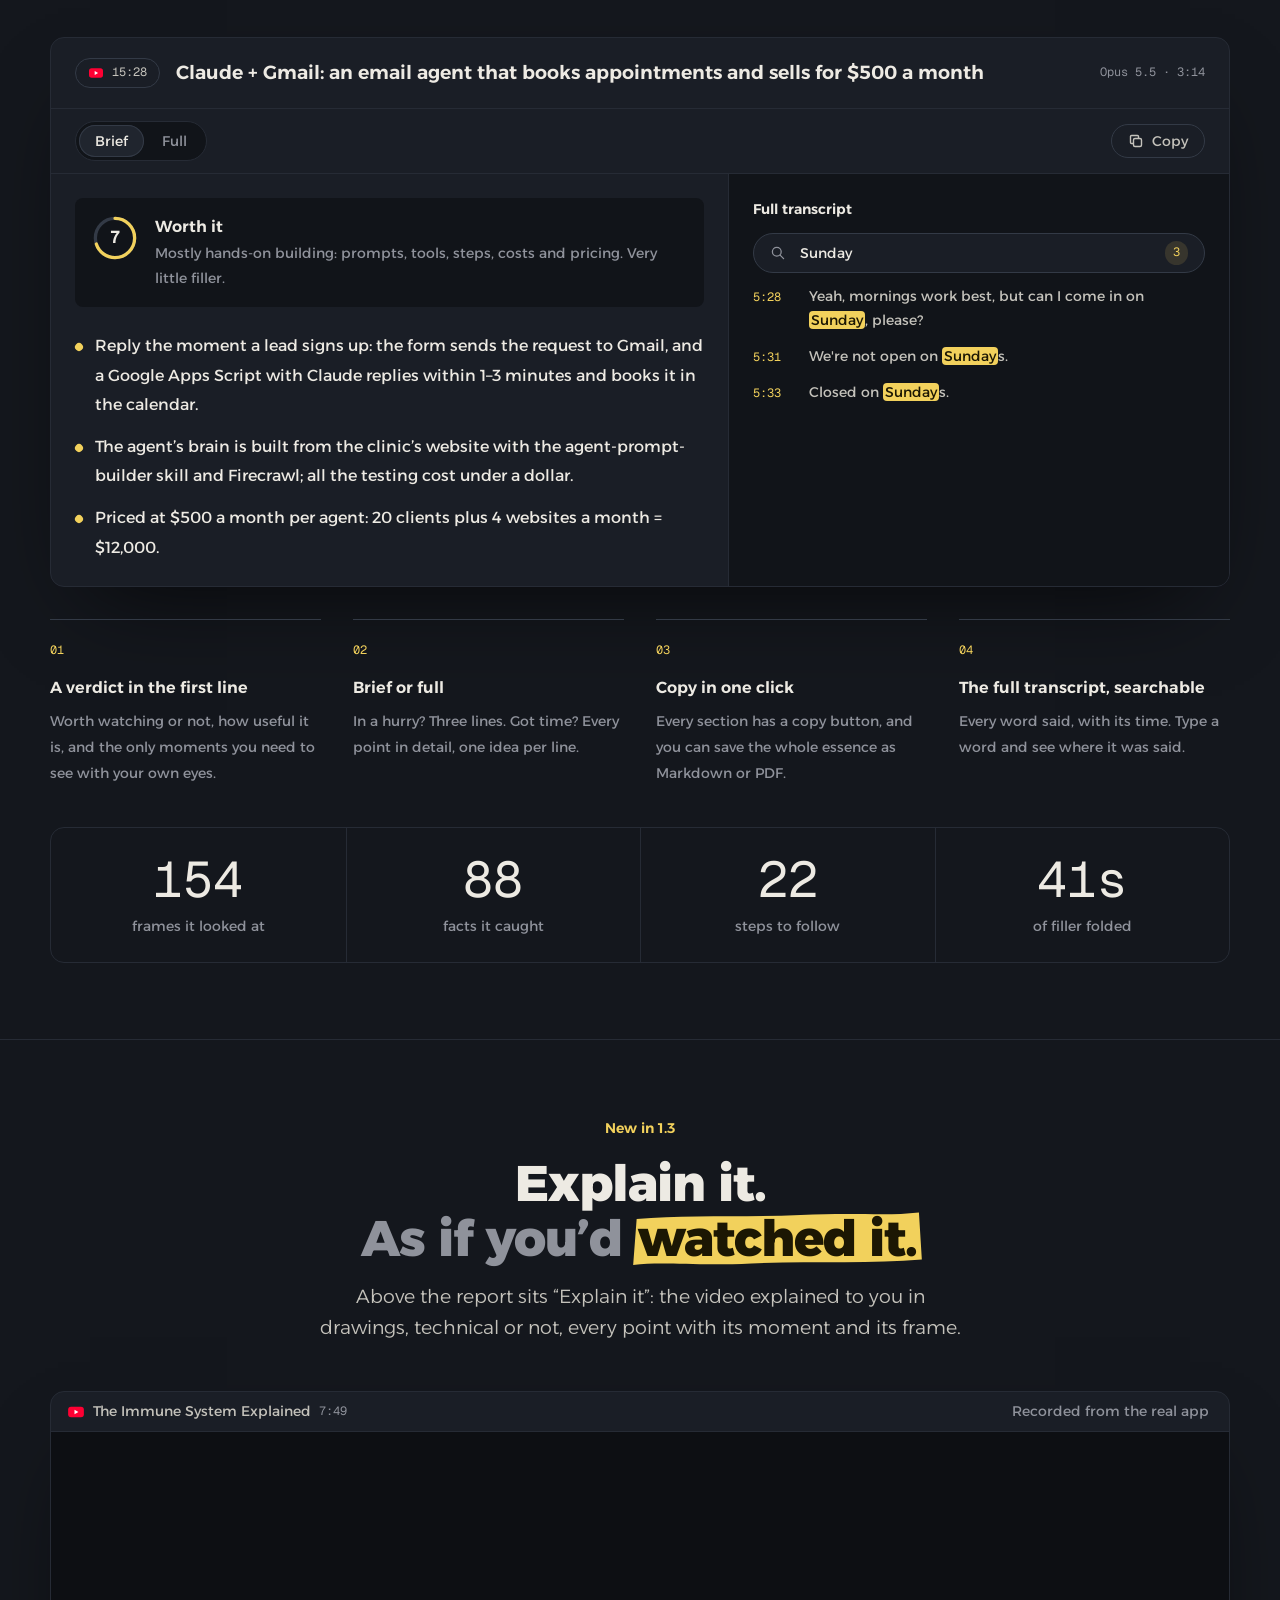
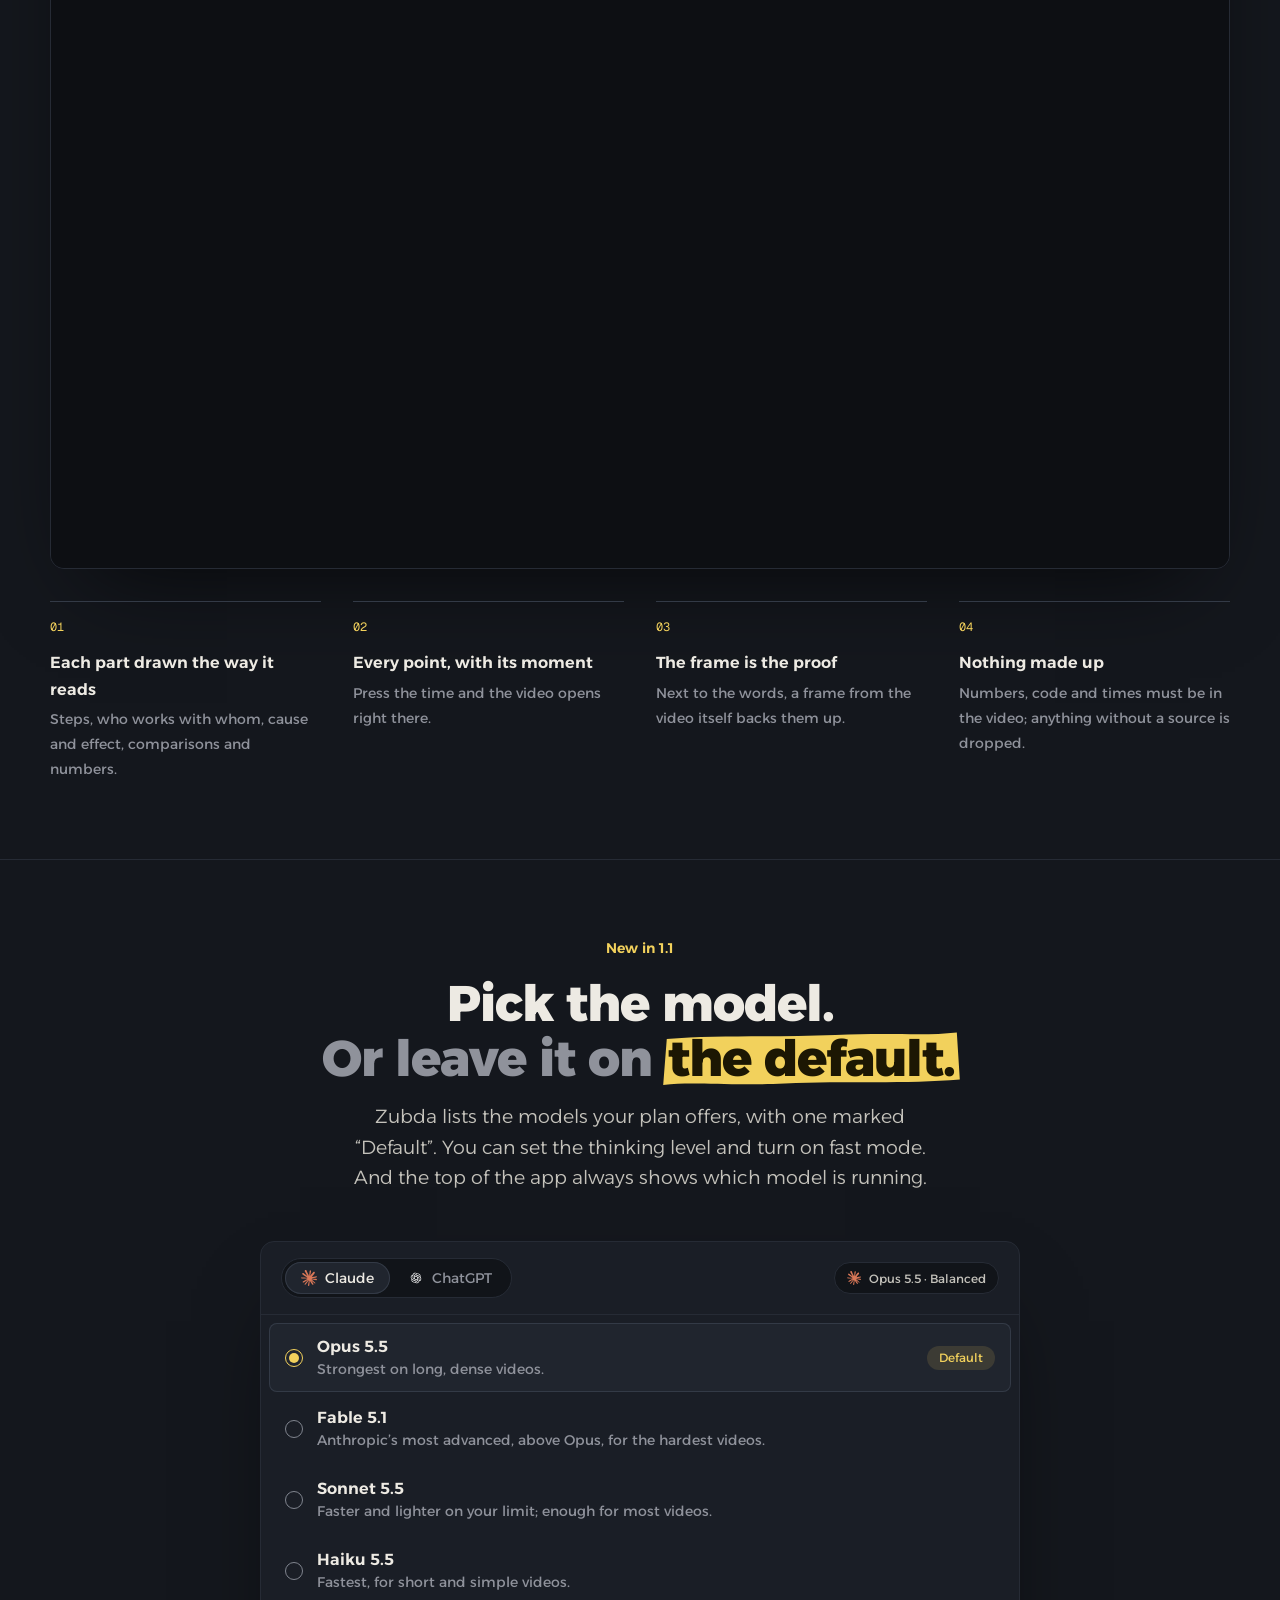
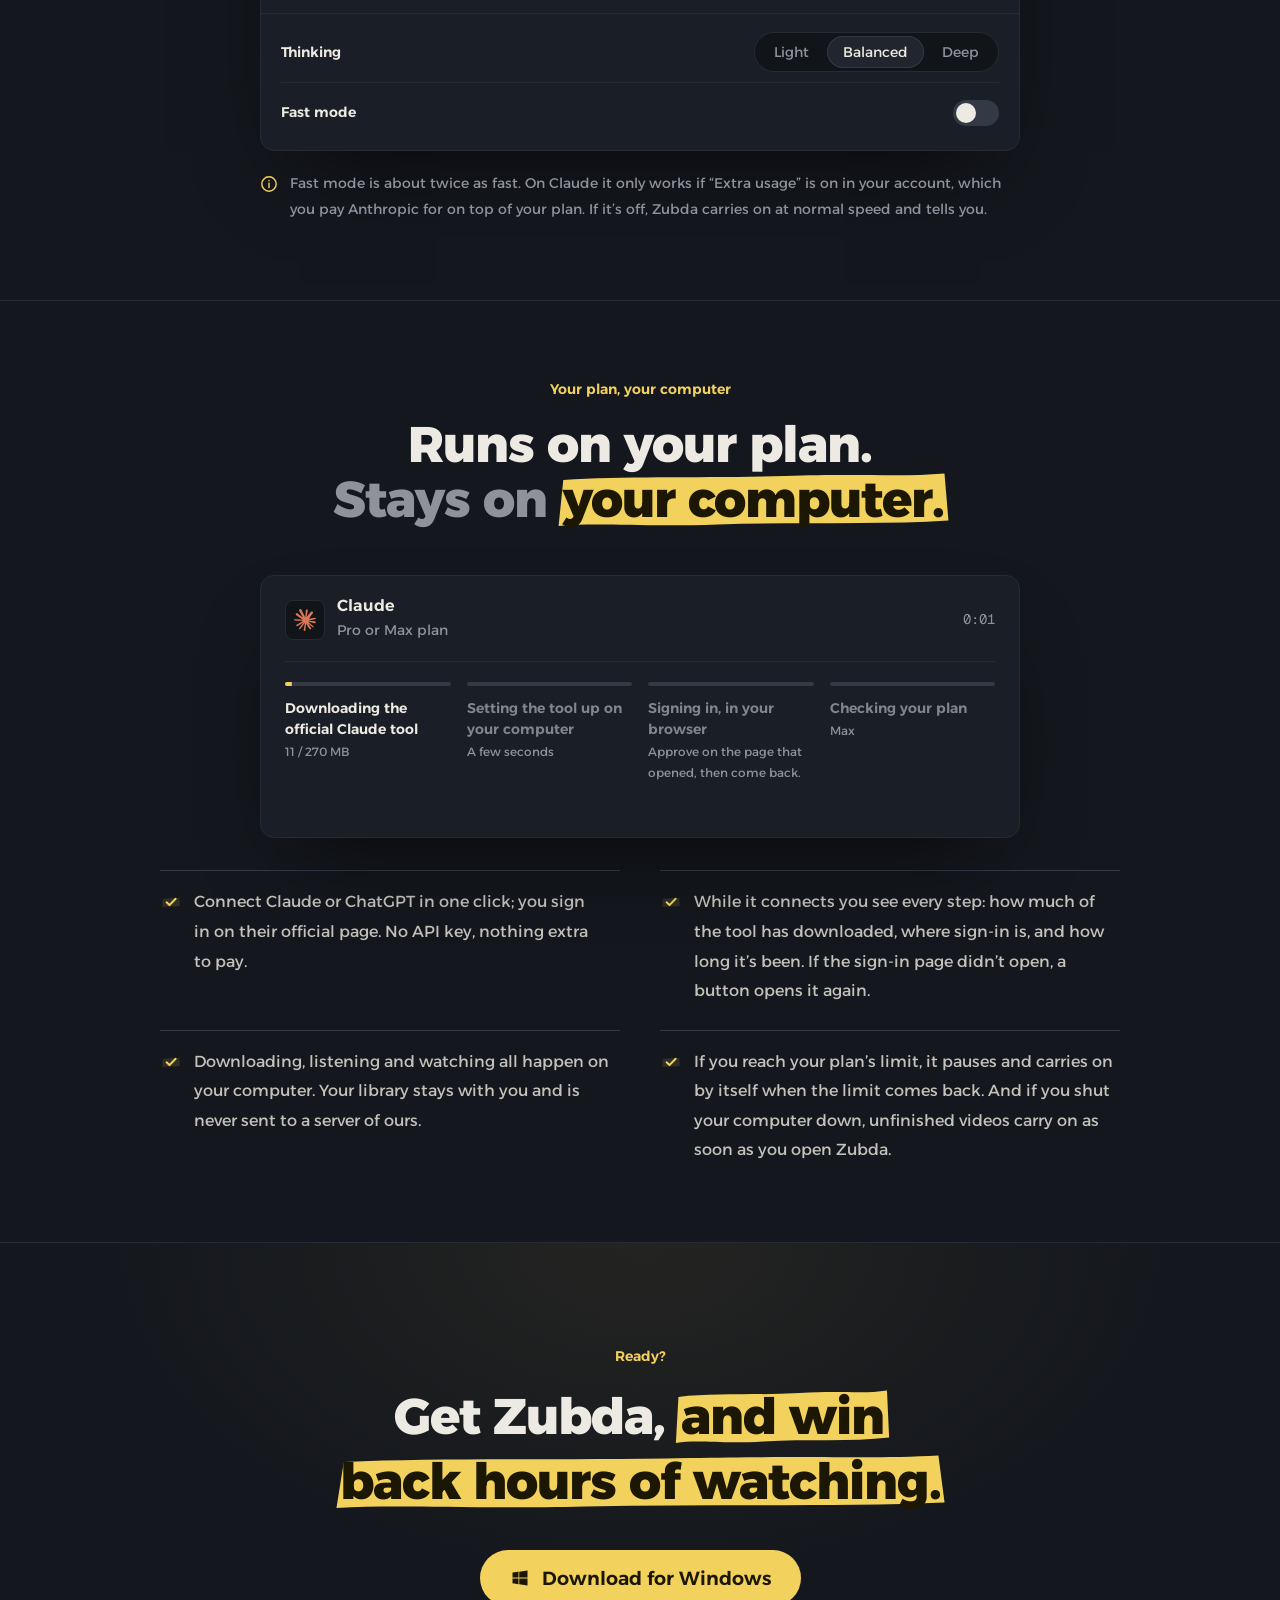
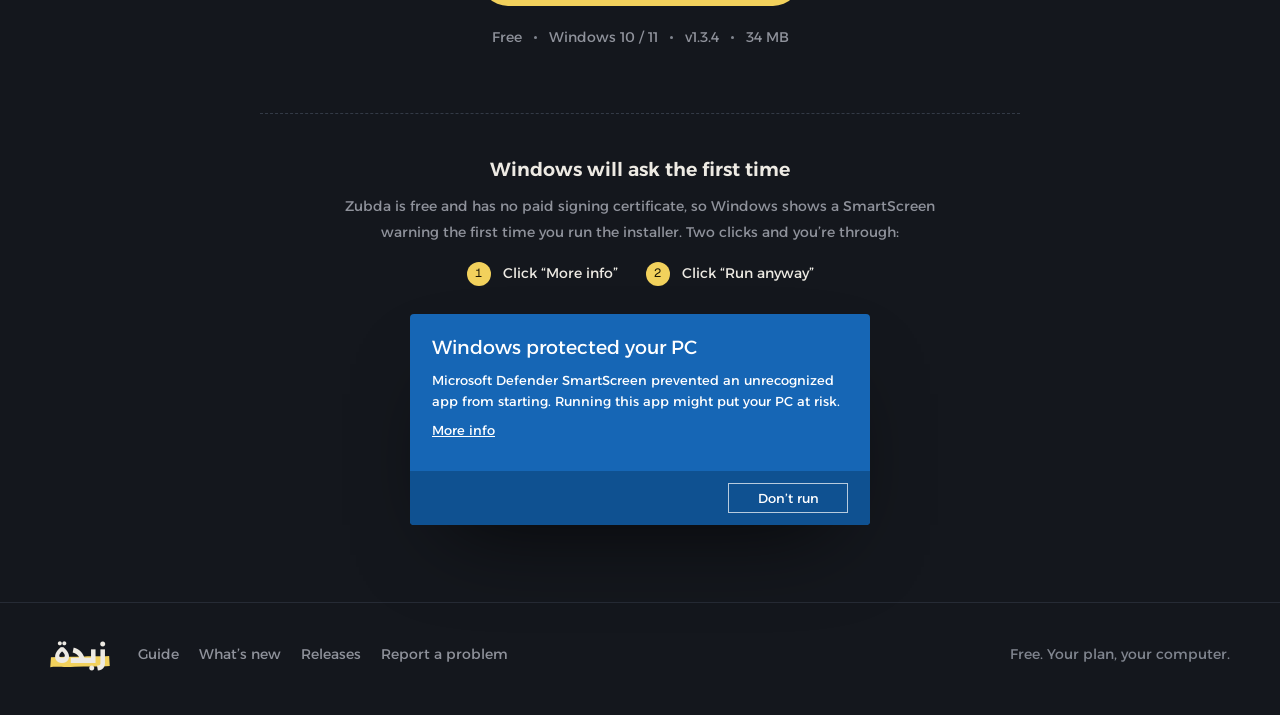
==== commit a9e716d5: "Site: Installer: after an update, Zubda opens again only once its environment is ready" ====
--- a/en/index.html
+++ b/en/index.html
@@ -30,10 +30,10 @@
   <meta name="twitter:description" content="Free Windows app that hears and sees a whole YouTube, X or TikTok video, gives its essence with timestamps and explains it visually, on ChatGPT or Claude.">
   <meta name="twitter:image" content="https://abugiza.github.io/zubda/assets/og-en.png">
   <meta name="twitter:image:alt" content="Zubda — don’t watch the video, read its essence">
-  <script type="application/ld+json">{"@context":"https://schema.org","@graph":[{"@type":"WebSite","@id":"https://abugiza.github.io/zubda/#website","url":"https://abugiza.github.io/zubda/","name":"Zubda","alternateName":"زبدة","inLanguage":["ar","en"],"publisher":{"@id":"https://abugiza.github.io/zubda/#author"}},{"@type":"Person","@id":"https://abugiza.github.io/zubda/#author","name":"ABUGIZA","url":"https://github.com/ABUGIZA"},{"@type":"SoftwareApplication","@id":"https://abugiza.github.io/zubda/#app","name":"Zubda","alternateName":"زبدة","description":"Free Windows app that hears and sees a whole YouTube, X or TikTok video, gives its essence with timestamps and explains it visually, on ChatGPT or Claude.","url":"https://abugiza.github.io/zubda/en/","applicationCategory":"MultimediaApplication","applicationSubCategory":"Video summarizer","operatingSystem":"Windows 10, Windows 11","downloadUrl":"https://github.com/ABUGIZA/zubda/releases/latest/download/Zubda-Setup.exe","installUrl":"https://github.com/ABUGIZA/zubda/releases/latest/download/Zubda-Setup.exe","image":"https://abugiza.github.io/zubda/assets/og-en.png","screenshot":"https://abugiza.github.io/zubda/assets/og-en.png","inLanguage":["ar","en"],"featureList":["Summarizes YouTube, X, TikTok, Instagram and Vimeo videos, playlists, channels, and video or audio files","Hears and watches the whole video, reading what was on screen but never said: code, settings, numbers","The essence and key points, each with its timestamp and a link to that second of the video","«Explain it»: the video explained as if you’d watched it, each part drawn the way it reads best","The full transcript with timestamps, searchable","Ask a video or your whole library, answered with the minute","Several videos at once, each in its own tab","Save the essence as Markdown or PDF","Runs on your own ChatGPT (even free) or Claude account, no API key"],"softwareRequirements":"Windows 10 or 11 (64-bit), and a ChatGPT or Claude account","storageRequirements":"About 1.3 GB of engines (2.1 GB with an NVIDIA card)","isAccessibleForFree":true,"offers":{"@type":"Offer","price":"0","priceCurrency":"USD"},"releaseNotes":"https://abugiza.github.io/zubda/en/new.html","author":{"@id":"https://abugiza.github.io/zubda/#author"},"publisher":{"@id":"https://abugiza.github.io/zubda/#author"},"softwareVersion":"1.3.3","datePublished":"2026-10-26","fileSize":"35 MB"},{"@type":"WebPage","@id":"https://abugiza.github.io/zubda/en/#webpage","url":"https://abugiza.github.io/zubda/en/","name":"Zubda — AI video summarizer for YouTube, X and TikTok","description":"Free Windows app that hears and sees a whole YouTube, X or TikTok video, gives its essence with timestamps and explains it visually, on ChatGPT or Claude.","inLanguage":"en","isPartOf":{"@id":"https://abugiza.github.io/zubda/#website"},"about":{"@id":"https://abugiza.github.io/zubda/#app"},"primaryImageOfPage":{"@type":"ImageObject","url":"https://abugiza.github.io/zubda/assets/og-en.png","width":1200,"height":630},"dateModified":"2026-10-26"}]}</script>
+  <script type="application/ld+json">{"@context":"https://schema.org","@graph":[{"@type":"WebSite","@id":"https://abugiza.github.io/zubda/#website","url":"https://abugiza.github.io/zubda/","name":"Zubda","alternateName":"زبدة","inLanguage":["ar","en"],"publisher":{"@id":"https://abugiza.github.io/zubda/#author"}},{"@type":"Person","@id":"https://abugiza.github.io/zubda/#author","name":"ABUGIZA","url":"https://github.com/ABUGIZA"},{"@type":"SoftwareApplication","@id":"https://abugiza.github.io/zubda/#app","name":"Zubda","alternateName":"زبدة","description":"Free Windows app that hears and sees a whole YouTube, X or TikTok video, gives its essence with timestamps and explains it visually, on ChatGPT or Claude.","url":"https://abugiza.github.io/zubda/en/","applicationCategory":"MultimediaApplication","applicationSubCategory":"Video summarizer","operatingSystem":"Windows 10, Windows 11","downloadUrl":"https://github.com/ABUGIZA/zubda/releases/latest/download/Zubda-Setup.exe","installUrl":"https://github.com/ABUGIZA/zubda/releases/latest/download/Zubda-Setup.exe","image":"https://abugiza.github.io/zubda/assets/og-en.png","screenshot":"https://abugiza.github.io/zubda/assets/og-en.png","inLanguage":["ar","en"],"featureList":["Summarizes YouTube, X, TikTok, Instagram and Vimeo videos, playlists, channels, and video or audio files","Hears and watches the whole video, reading what was on screen but never said: code, settings, numbers","The essence and key points, each with its timestamp and a link to that second of the video","«Explain it»: the video explained as if you’d watched it, each part drawn the way it reads best","The full transcript with timestamps, searchable","Ask a video or your whole library, answered with the minute","Several videos at once, each in its own tab","Save the essence as Markdown or PDF","Runs on your own ChatGPT (even free) or Claude account, no API key"],"softwareRequirements":"Windows 10 or 11 (64-bit), and a ChatGPT or Claude account","storageRequirements":"About 1.3 GB of engines (2.1 GB with an NVIDIA card)","isAccessibleForFree":true,"offers":{"@type":"Offer","price":"0","priceCurrency":"USD"},"releaseNotes":"https://abugiza.github.io/zubda/en/new.html","author":{"@id":"https://abugiza.github.io/zubda/#author"},"publisher":{"@id":"https://abugiza.github.io/zubda/#author"},"softwareVersion":"1.3.4","datePublished":"2026-10-27","fileSize":"35 MB"},{"@type":"WebPage","@id":"https://abugiza.github.io/zubda/en/#webpage","url":"https://abugiza.github.io/zubda/en/","name":"Zubda — AI video summarizer for YouTube, X and TikTok","description":"Free Windows app that hears and sees a whole YouTube, X or TikTok video, gives its essence with timestamps and explains it visually, on ChatGPT or Claude.","inLanguage":"en","isPartOf":{"@id":"https://abugiza.github.io/zubda/#website"},"about":{"@id":"https://abugiza.github.io/zubda/#app"},"primaryImageOfPage":{"@type":"ImageObject","url":"https://abugiza.github.io/zubda/assets/og-en.png","width":1200,"height":630},"dateModified":"2026-10-28"}]}</script>
   <link rel="icon" href="../assets/icon.svg" type="image/svg+xml">
-  <link rel="stylesheet" href="../assets/fonts.css?v=24ac0d8">
-  <link rel="stylesheet" href="../assets/site.css?v=24ac0d8">
+  <link rel="stylesheet" href="../assets/fonts.css?v=55f2b25">
+  <link rel="stylesheet" href="../assets/site.css?v=55f2b25">
 </head>
 <body data-page="home">
   <header class="nav" data-nav>
@@ -59,7 +59,7 @@
           <a class="btn primary" href="https://github.com/ABUGIZA/zubda/releases/latest/download/Zubda-Setup.exe"><svg viewBox="0 0 24 24" aria-hidden="true"><path fill="currentColor" d="M3 5.5 10.2 4.5v6.9H3Zm8.1-1.1L21 3v8.4h-9.9ZM3 12.5h7.2v6.9L3 18.4Zm8.1 0H21V21l-9.9-1.4Z"/></svg><span data-t="get_win">Download for Windows</span></a>
           <a class="btn ghost" href="docs.html"><span data-t="how">See how it works</span><svg class="chev" viewBox="0 0 16 16" fill="none" stroke="currentColor" stroke-width="1.6" stroke-linecap="round" stroke-linejoin="round" aria-hidden="true"><path d="M10 3.5 5.5 8l4.5 4.5"/></svg></a>
         </div>
-        <div class="spec"><span data-t="spec1">Free</span><span>Windows 10 / 11</span><span><bdi class="ver" dir="ltr">v1.3.3</bdi></span><span data-t="spec4">No API key</span></div>
+        <div class="spec"><span data-t="spec1">Free</span><span>Windows 10 / 11</span><span><bdi class="ver" dir="ltr">v1.3.4</bdi></span><span data-t="spec4">No API key</span></div>
       </div>
     </div>
 
@@ -316,7 +316,7 @@
         <div class="ctas rv">
           <a class="btn primary big" href="https://github.com/ABUGIZA/zubda/releases/latest/download/Zubda-Setup.exe"><svg viewBox="0 0 24 24" aria-hidden="true"><path fill="currentColor" d="M3 5.5 10.2 4.5v6.9H3Zm8.1-1.1L21 3v8.4h-9.9ZM3 12.5h7.2v6.9L3 18.4Zm8.1 0H21V21l-9.9-1.4Z"/></svg><span data-t="get_win">Download for Windows</span></a>
         </div>
-        <div class="spec rv"><span data-t="spec1">Free</span><span>Windows 10 / 11</span><span><bdi class="ver" dir="ltr">v1.3.3</bdi></span><span><bdi data-t="size" dir="ltr">35 MB</bdi></span></div>
+        <div class="spec rv"><span data-t="spec1">Free</span><span>Windows 10 / 11</span><span><bdi class="ver" dir="ltr">v1.3.4</bdi></span><span><bdi data-t="size" dir="ltr">35 MB</bdi></span></div>
         <div class="smart rv">
           <div class="smart-t">
             <h3 data-t="ss_h">Windows will ask the first time</h3>
@@ -350,6 +350,6 @@
     </div>
   </footer>
 
-  <script type="module" src="../assets/site.js?v=24ac0d8"></script>
+  <script type="module" src="../assets/site.js?v=55f2b25"></script>
 </body>
 </html>
